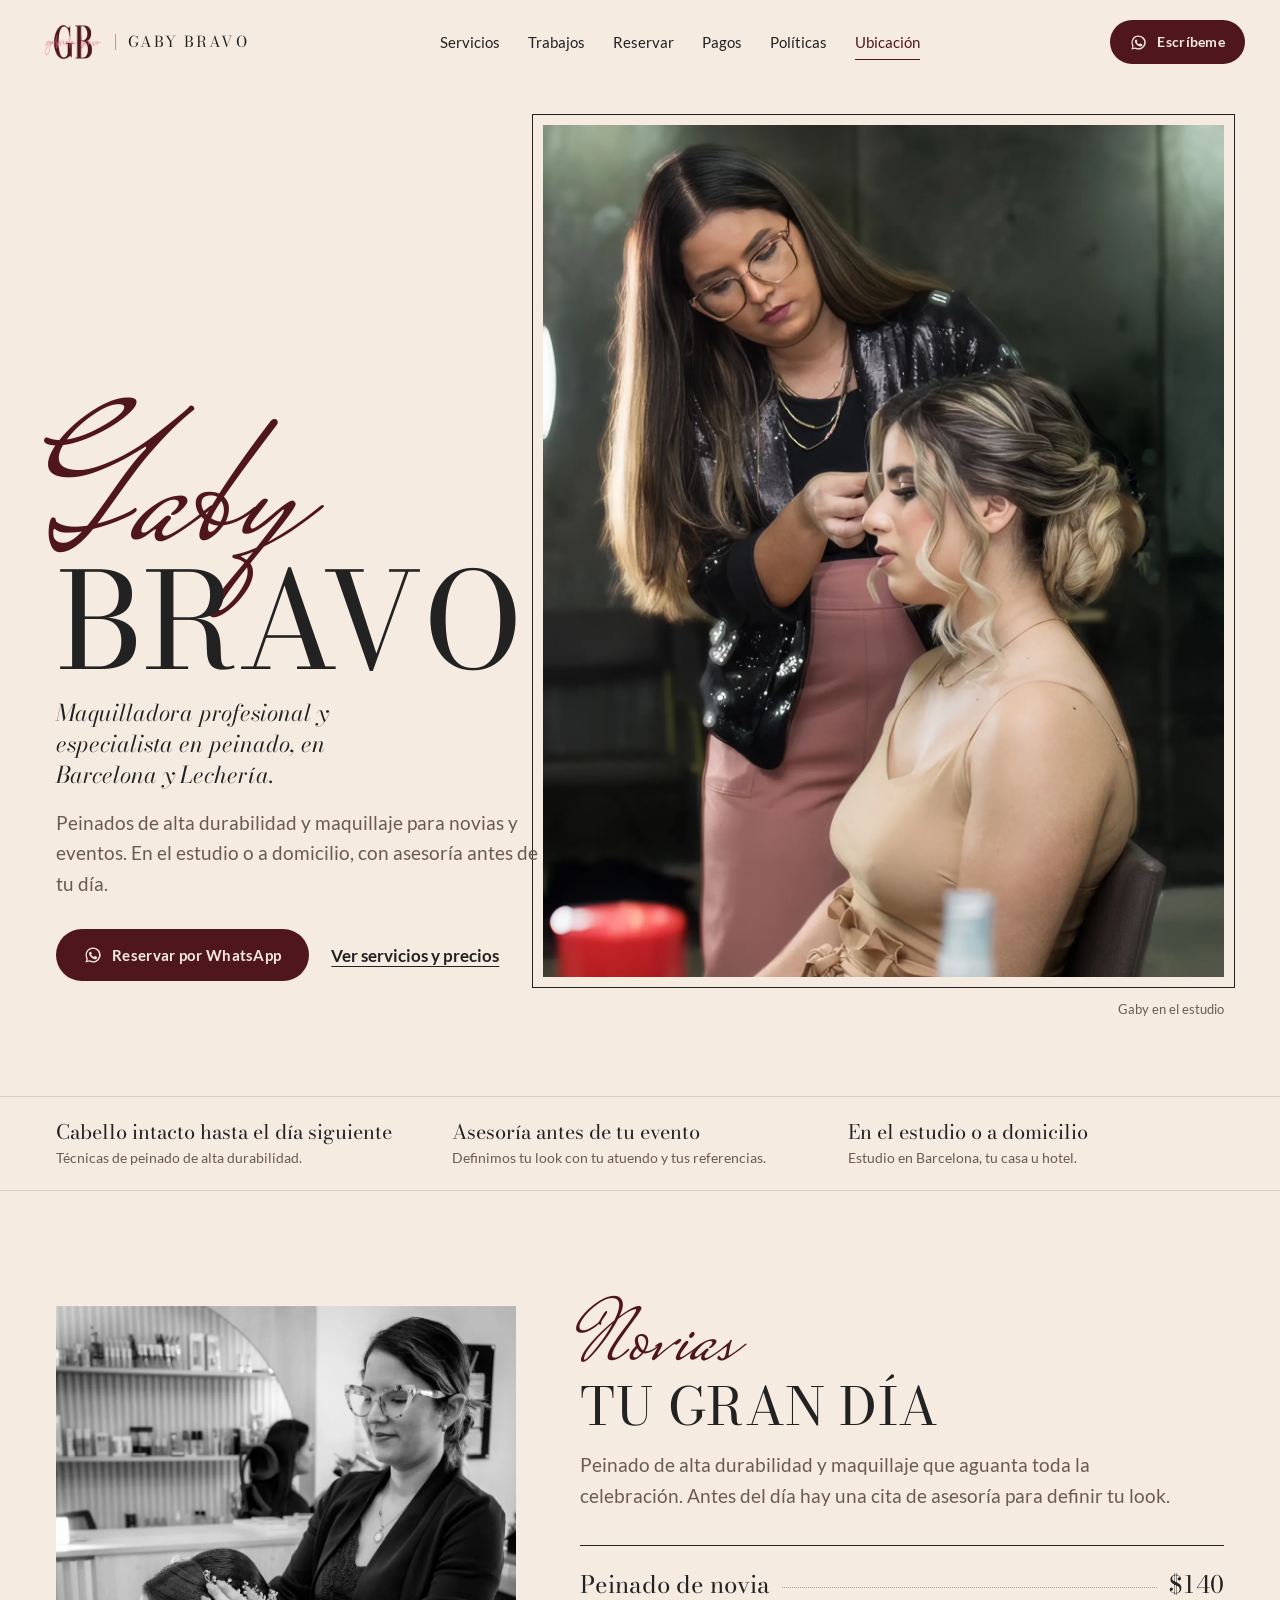
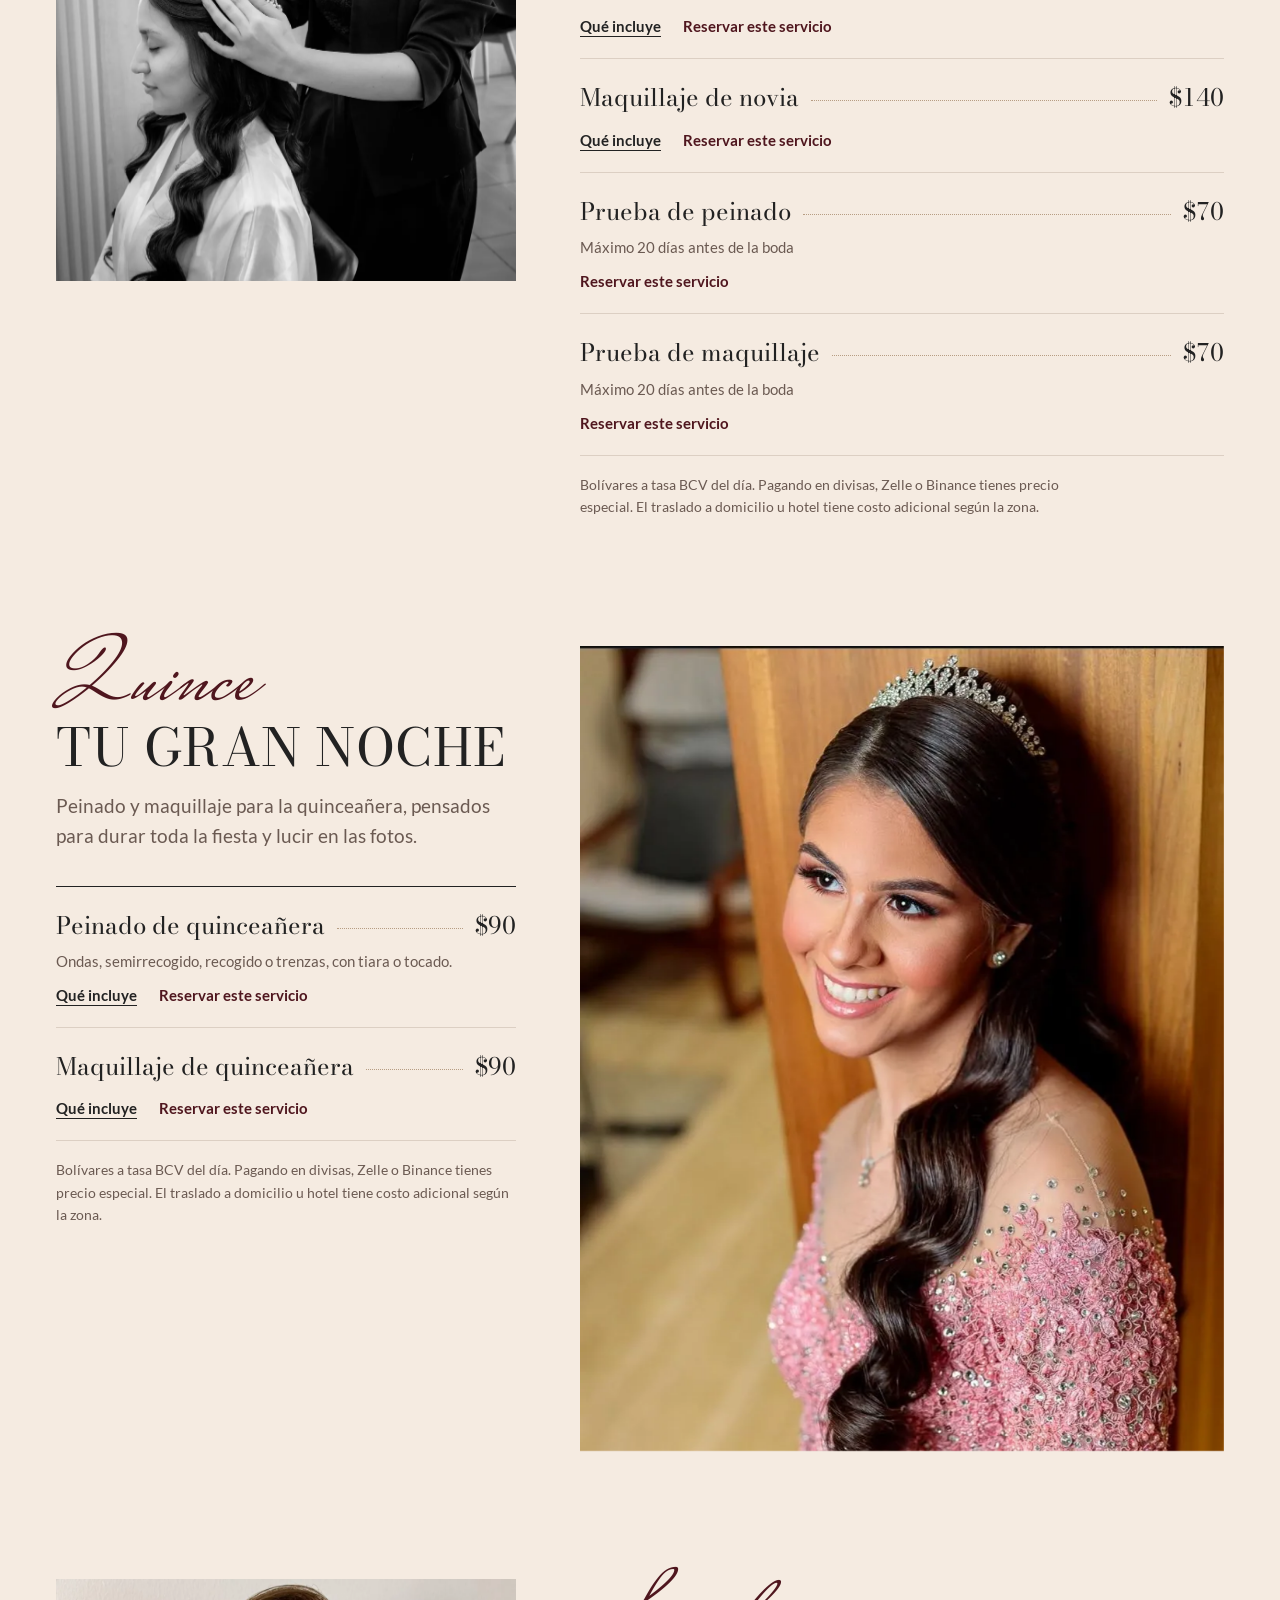
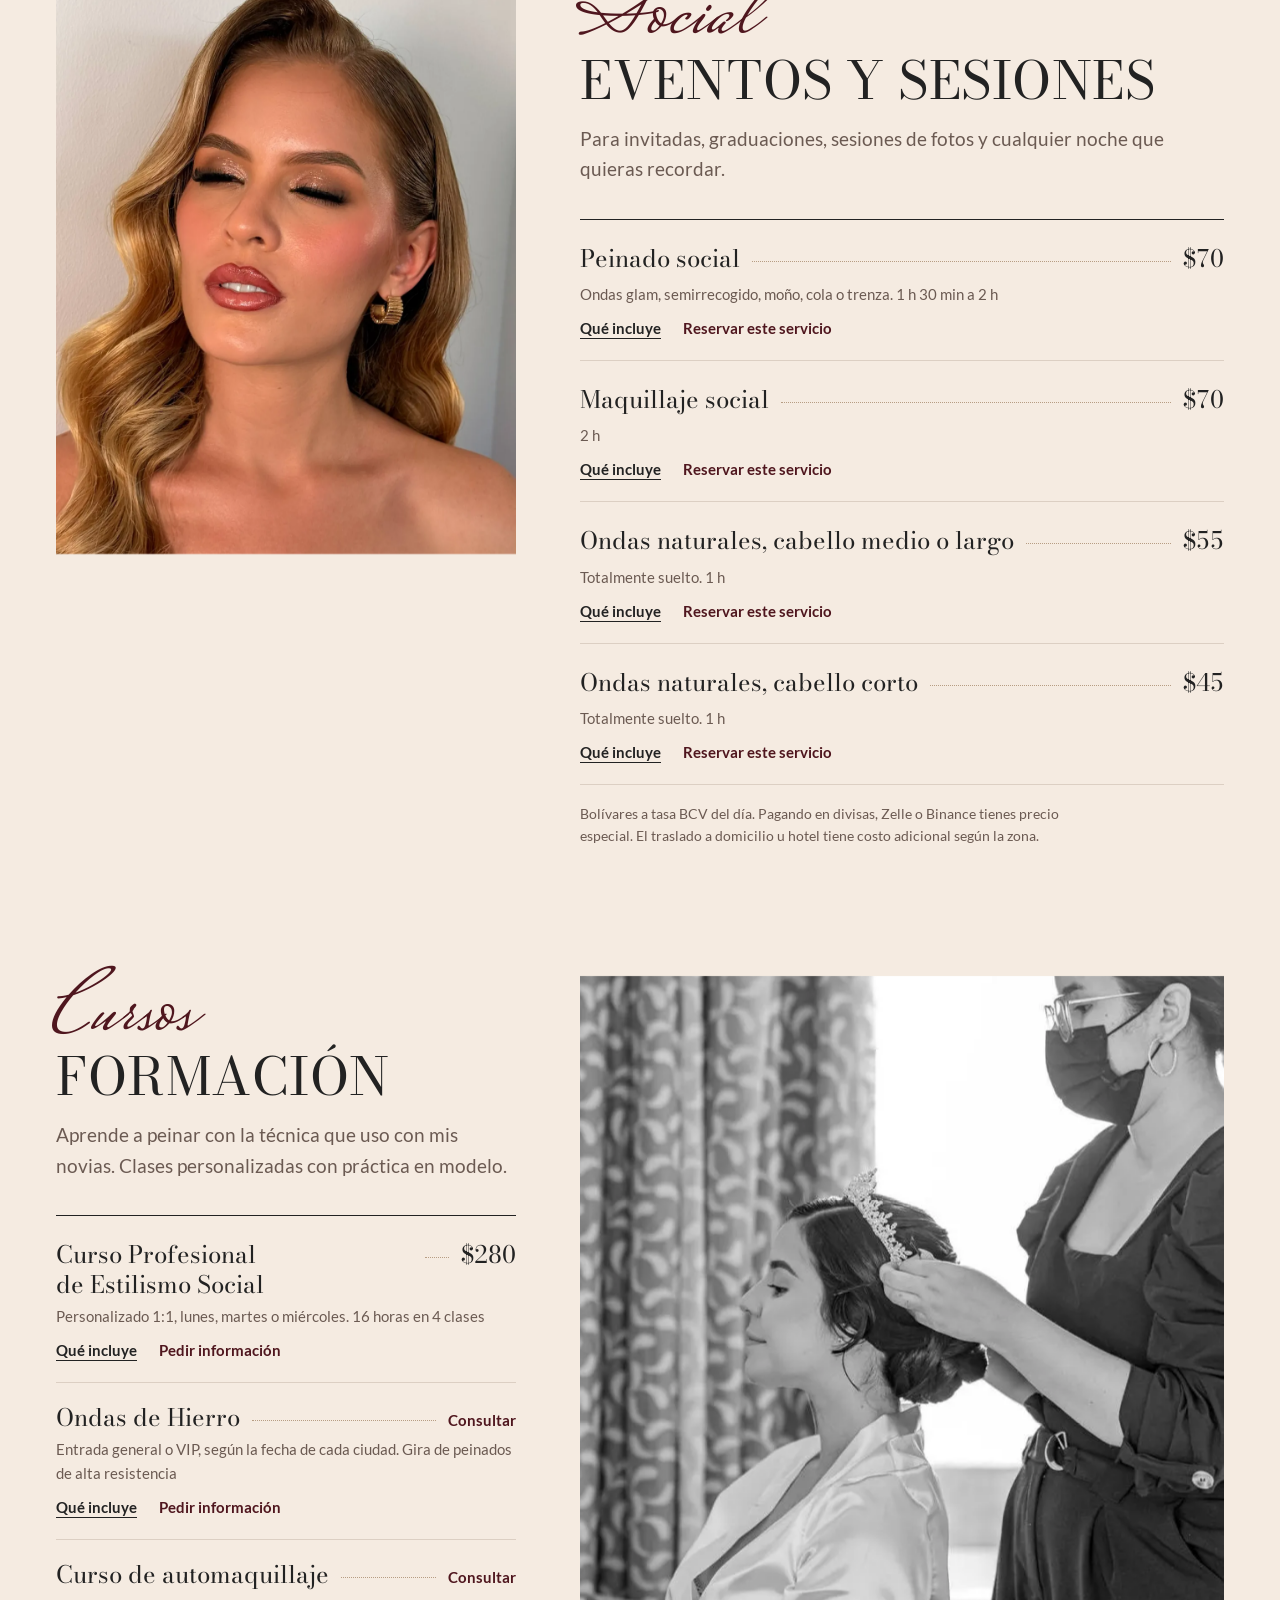
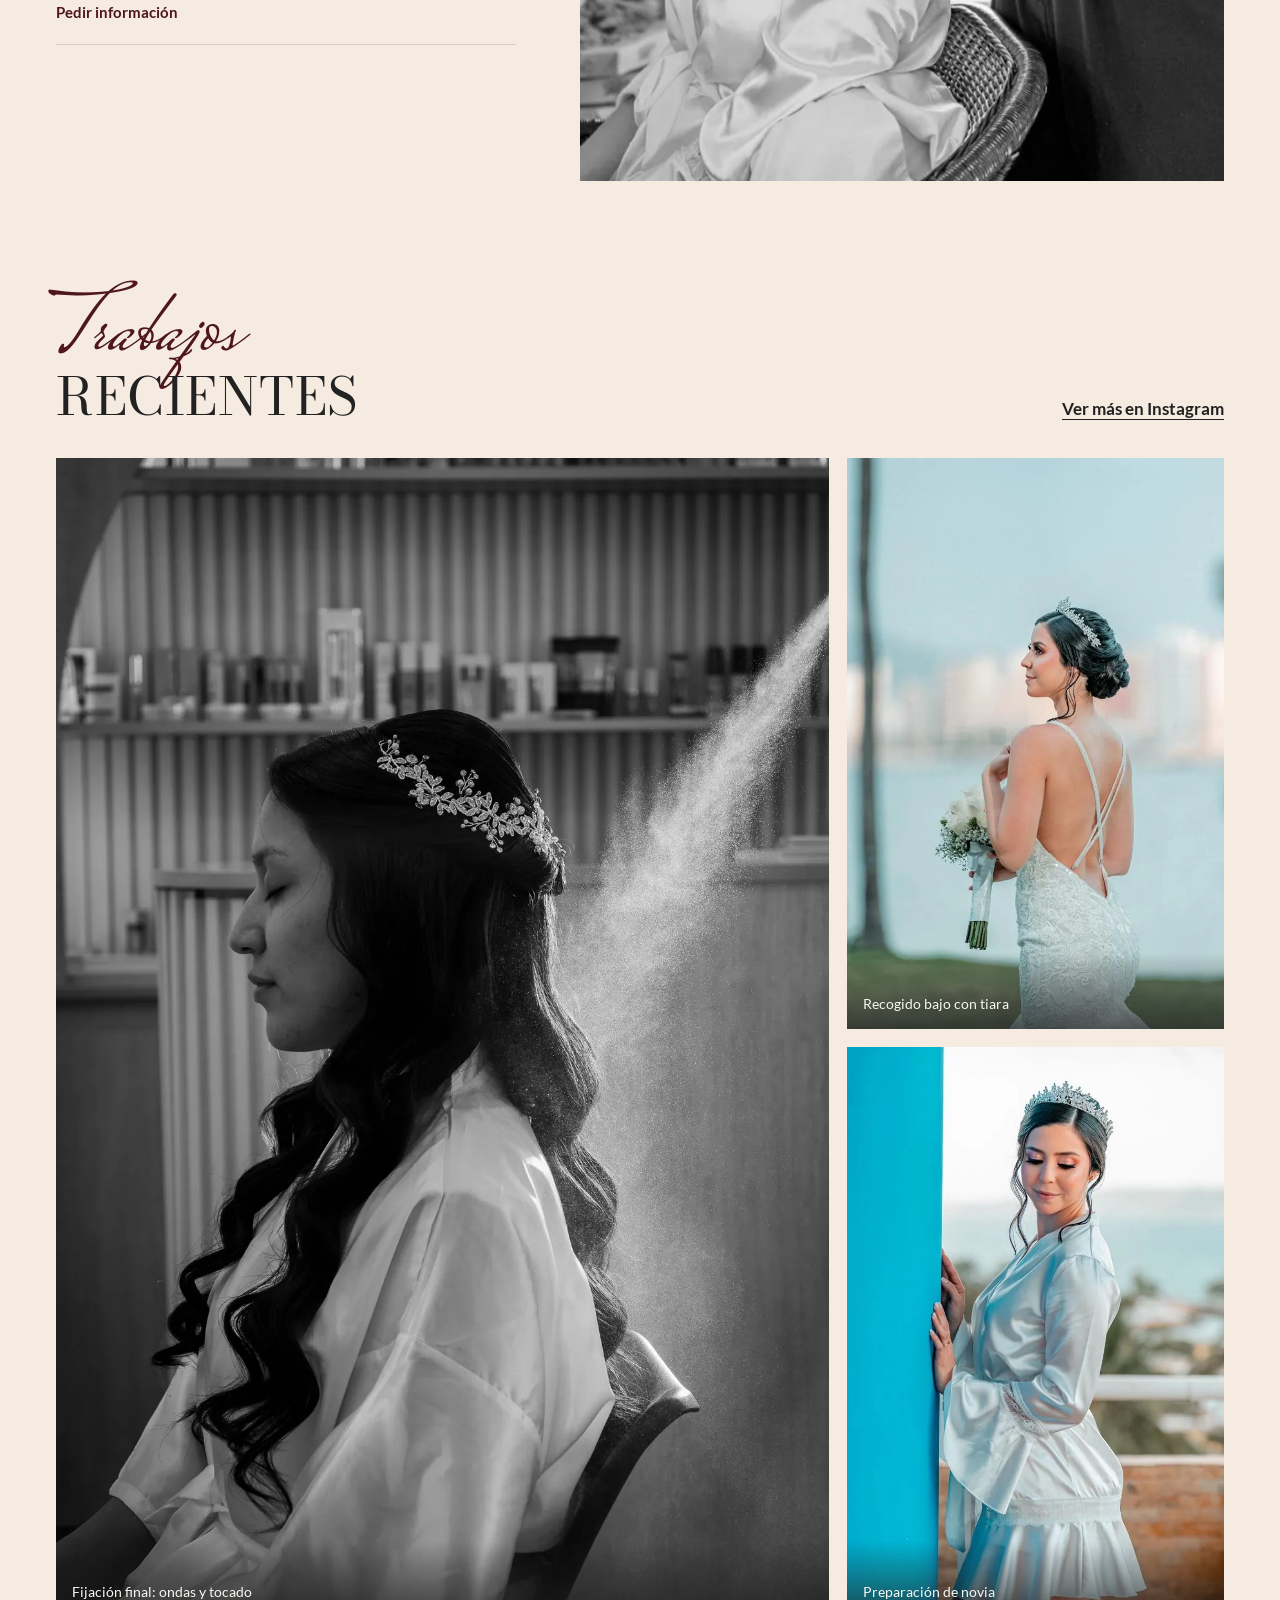
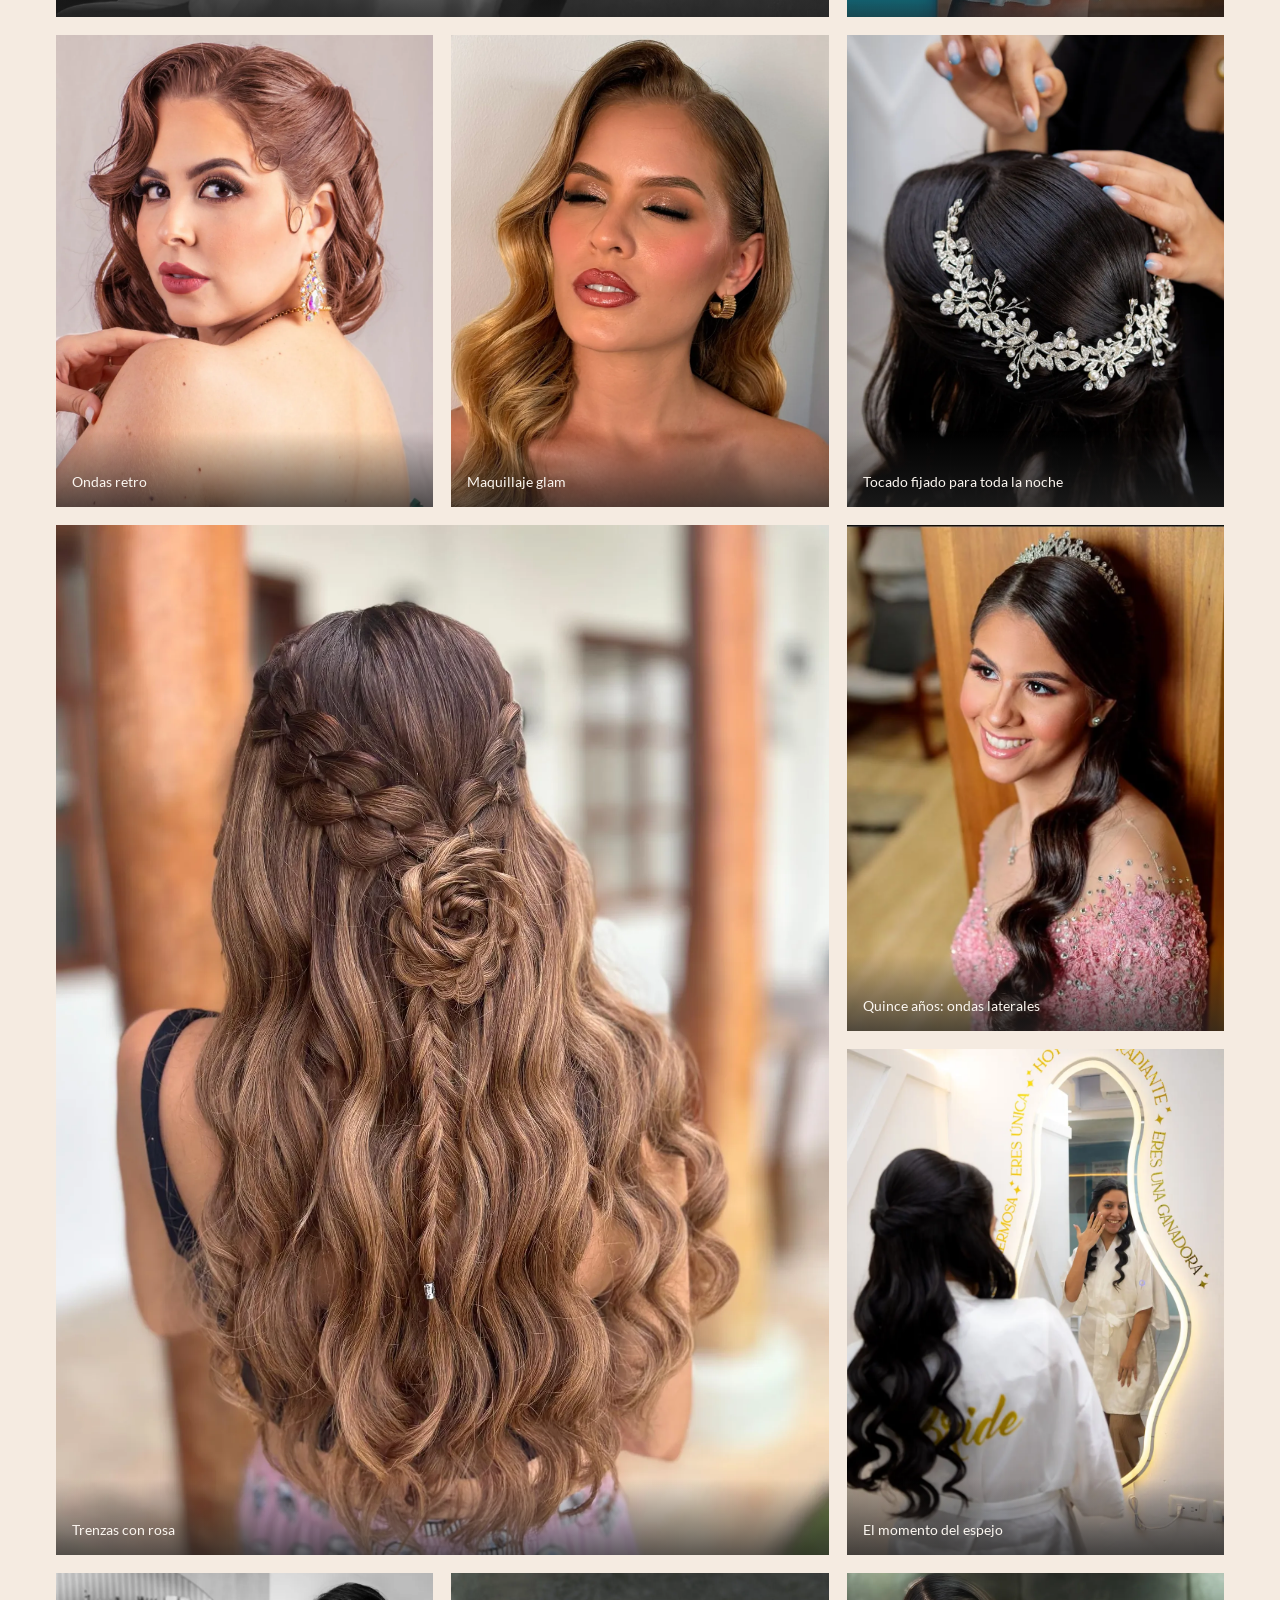
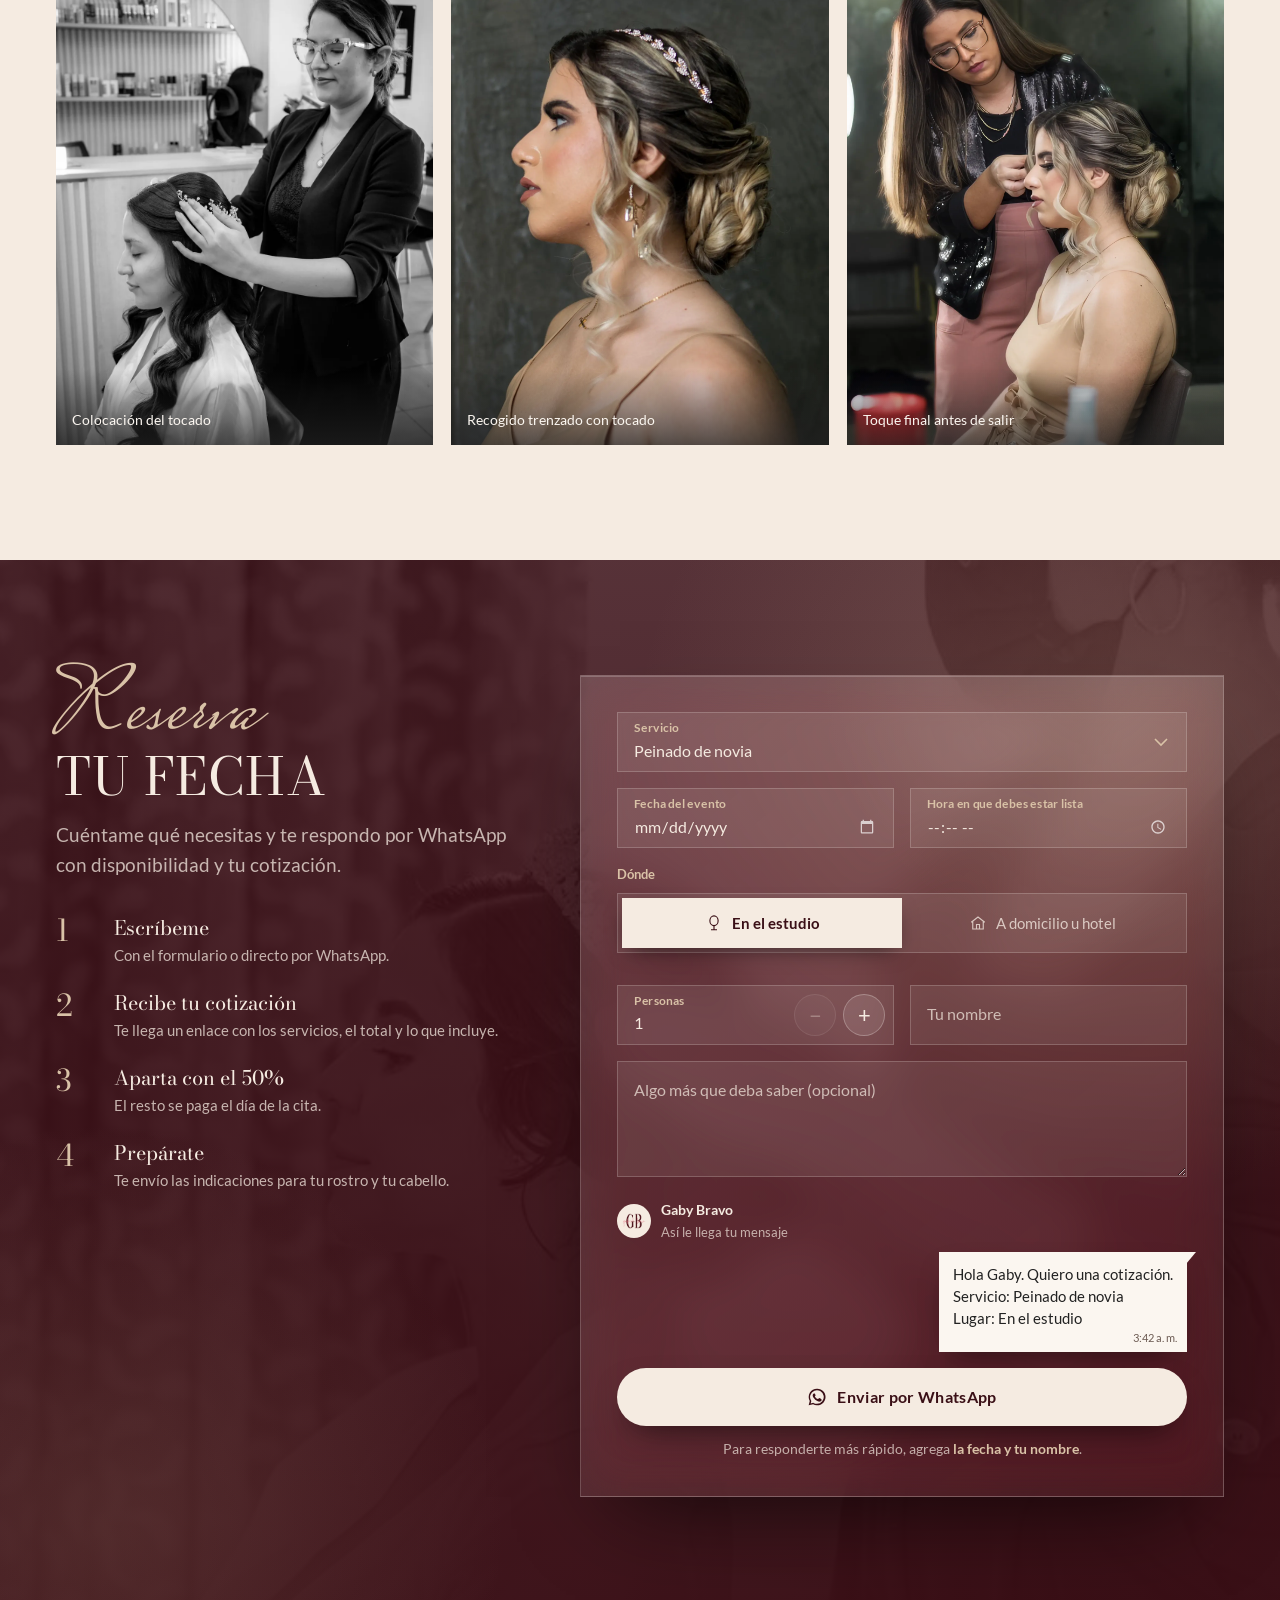
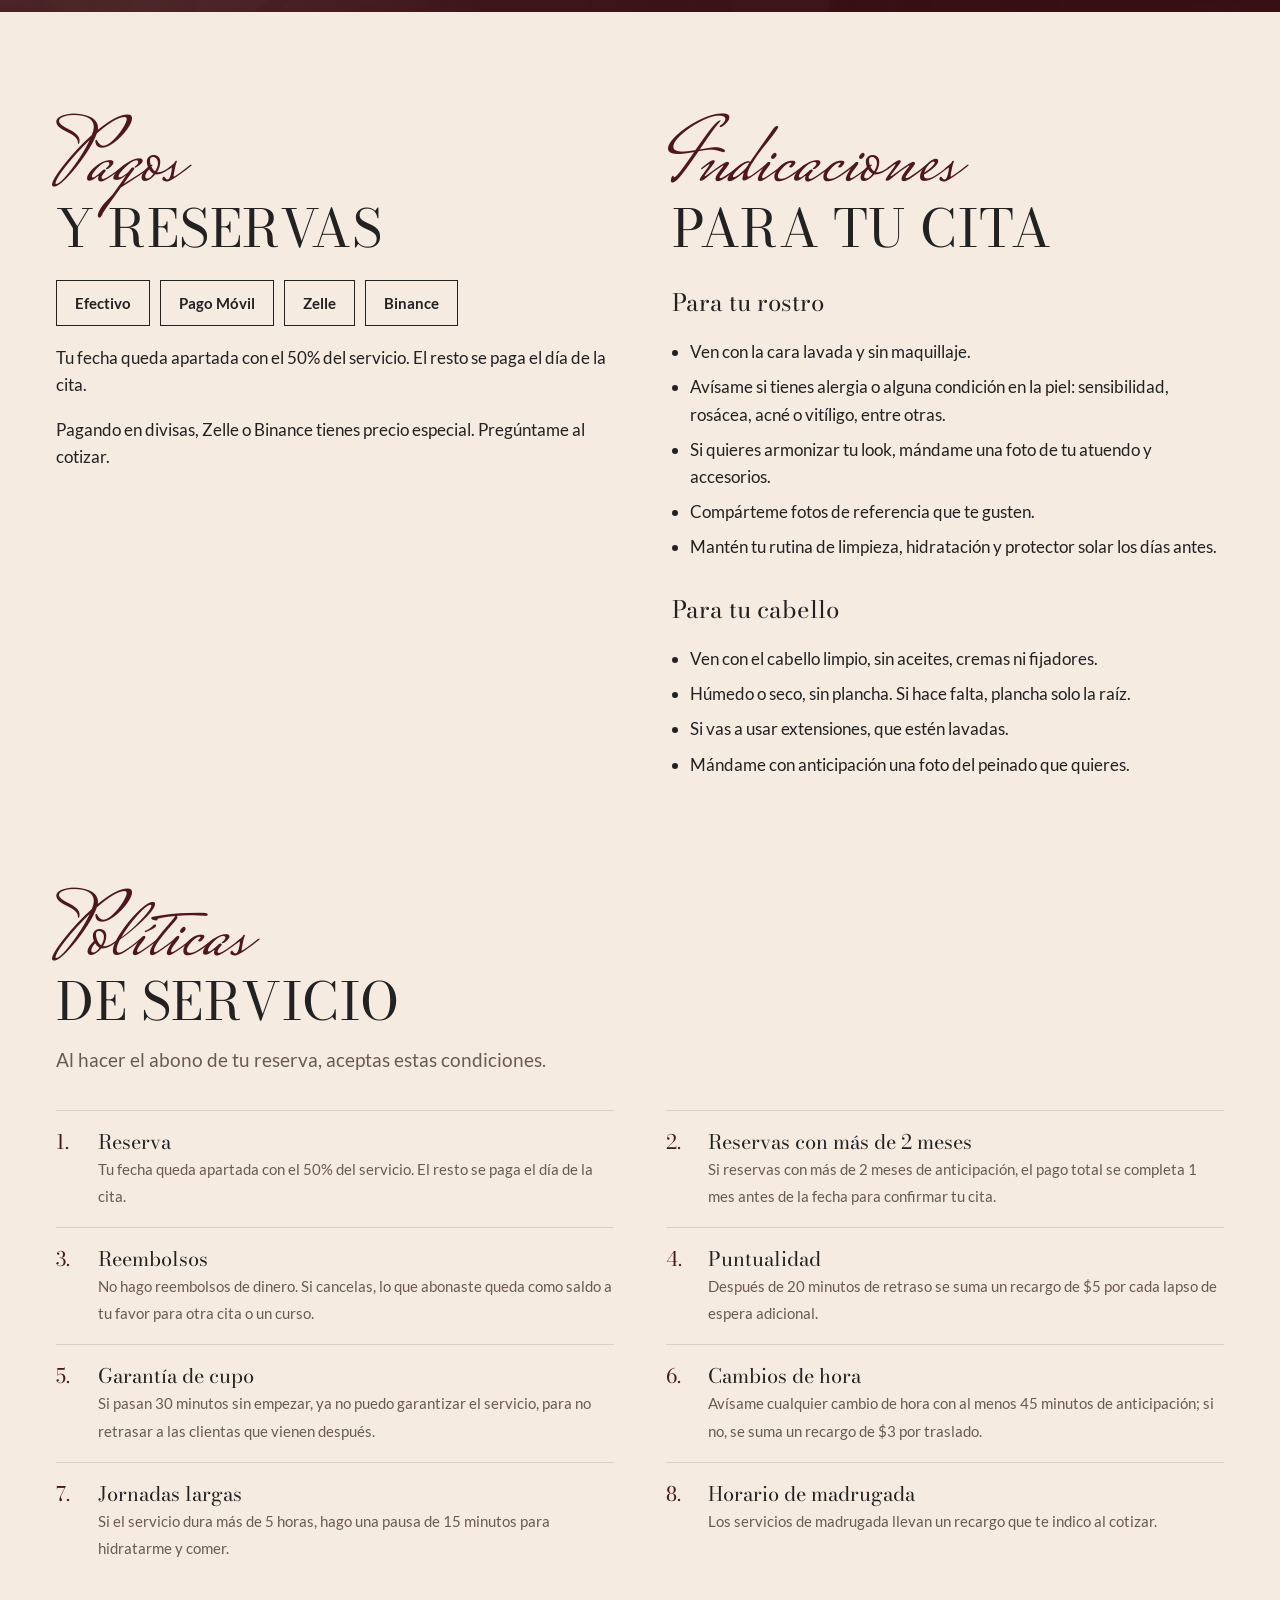
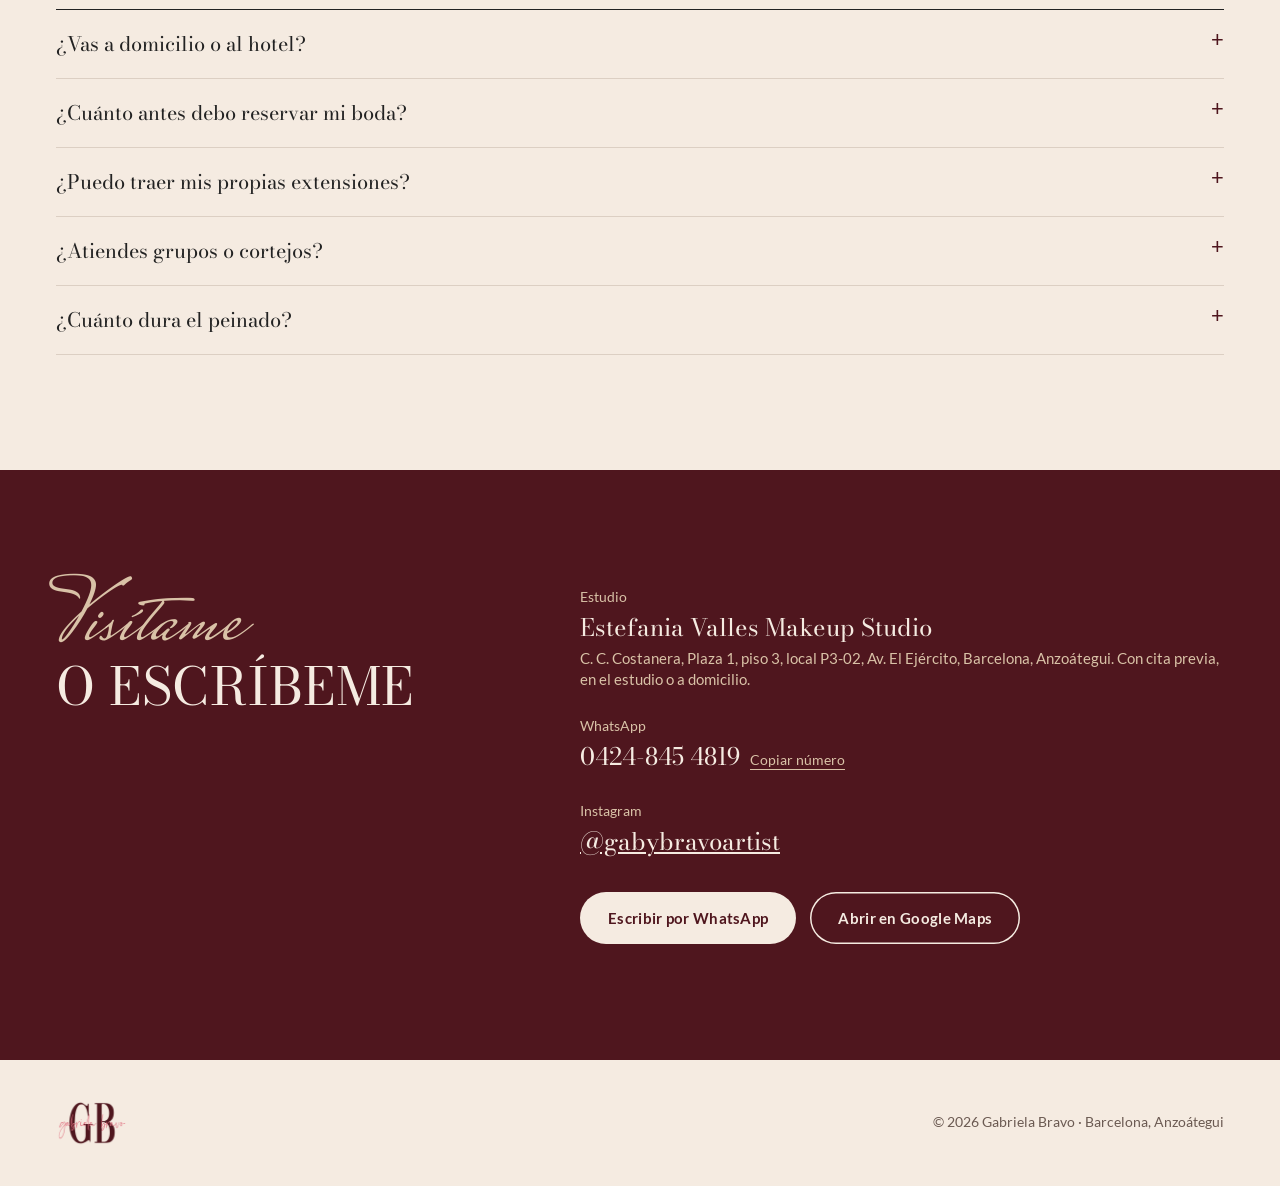
==== index.html @ e299e66a "Nueva categoría Quinceañeras: peinado $90 y maquillaje $90 Co-Authored-By: Claude Opus 5.5 <noreply@" ====
<!doctype html>
<html lang="es">
<head>
<meta charset="utf-8">
<meta name="viewport" content="width=device-width, initial-scale=1, viewport-fit=cover">
<meta name="description" content="Gaby Bravo, maquilladora profesional y especialista en peinado en Barcelona y Lechería. Peinados de alta durabilidad y maquillaje para novias y eventos, en el estudio o a domicilio. Reserva por WhatsApp.">
<meta property="og:title" content="Gaby Bravo · Peinado y maquillaje en Barcelona y Lechería">
<meta property="og:description" content="Novias, eventos y cursos de peinado. Reserva por WhatsApp.">
<meta property="og:image" content="https://gabybravoartist.com/img/og.jpg">
<meta property="og:type" content="website">
<link rel="canonical" href="https://gabybravoartist.com/">
<meta property="og:url" content="https://gabybravoartist.com/">
<link rel="icon" href="favicon.ico" sizes="any">
<link rel="icon" type="image/png" sizes="32x32" href="img/favicon-32.png">
<link rel="apple-touch-icon" href="img/icono-180.png">
<link rel="manifest" href="site.webmanifest">
<meta name="theme-color" content="#F5EBE1">
<meta name="apple-mobile-web-app-title" content="Gaby Bravo">
<script type="application/ld+json">{"@context":"https://schema.org","@type":"BeautySalon","name":"Gaby Bravo","description":"Maquilladora profesional y especialista en peinado","telephone":"+58 424-8454819","priceRange":"$$","address":{"@type":"PostalAddress","streetAddress":"C. C. Costanera, Plaza 1, piso 3, local P3-02, Av. El Ejército","addressLocality":"Barcelona","addressRegion":"Anzoátegui","addressCountry":"VE"},"geo":{"@type":"GeoCoordinates","latitude":10.16093,"longitude":-64.69238},"areaServed":["Barcelona","Lechería","Puerto La Cruz"],"sameAs":["https://instagram.com/gabybravoartist"]}</script>
<title>Gaby Bravo</title>
<meta name="claude:viewport-fit-sides" content="cover">
<link rel="preconnect" href="https://fonts.googleapis.com">
<link rel="stylesheet" href="https://fonts.googleapis.com/css2?family=Bodoni+Moda:ital,opsz,wght@0,6..96,400;0,6..96,500;1,6..96,400&family=Lato:wght@300;400;700&family=Mrs+Saint+Delafield&display=swap">
<style>
/* Layout: portada de revista (título grande a la izquierda que monta sobre la foto), luego un menú de servicios tipo carta con foto fija al lado, galería en mosaico, reserva y datos prácticos. Un solo mundo visual: hueso, tinta y vino. */
@font-face { font-family: "Bodoni Moda"; src: url(fonts/bodoni-moda-latin-400-normal.woff2) format("woff2"); font-weight: 400; font-display: swap; }
@font-face { font-family: "Bodoni Moda"; src: url(fonts/bodoni-moda-latin-500-normal.woff2) format("woff2"); font-weight: 500; font-display: swap; }
@font-face { font-family: "Bodoni Moda"; src: url(fonts/bodoni-moda-latin-400-italic.woff2) format("woff2"); font-weight: 400; font-style: italic; font-display: swap; }
@font-face { font-family: "Mrs Saint Delafield"; src: url(fonts/mrs-saint-delafield-latin-400-normal.woff2) format("woff2"); font-display: swap; }
@font-face { font-family: "Lato"; src: url(fonts/lato-latin-300-normal.woff2) format("woff2"); font-weight: 300; font-display: swap; }
@font-face { font-family: "Lato"; src: url(fonts/lato-latin-400-normal.woff2) format("woff2"); font-weight: 400; font-display: swap; }
@font-face { font-family: "Lato"; src: url(fonts/lato-latin-700-normal.woff2) format("woff2"); font-weight: 700; font-display: swap; }

:root {
  --hueso: #F5EBE1;
  --hueso-claro: #FBF6F0;
  --tinta: #222222;
  --tinta-suave: #6B5A52;
  --vino: #4F161E;
  --vino-hondo: #3A0F16;
  --arena: #B79D83;
  --piedra: #DCCFC3;
  --sobre-vino: #F5EBE1;
  --sobre-vino-suave: #D9C2A7;
  --f-display: "Bodoni Moda", "Bodoni 72", Didot, "Times New Roman", serif;
  --f-script: "Mrs Saint Delafield", "Snell Roundhand", cursive;
  --f-texto: Lato, "Helvetica Neue", Arial, sans-serif;
  --ancho: 1200px;
  --gutter: max(16px, env(safe-area-inset-left, 0px));
  --gutter-r: max(16px, env(safe-area-inset-right, 0px));
  color-scheme: light;
}
* { box-sizing: border-box; }
html { scroll-behavior: smooth; }
@media (prefers-reduced-motion: reduce) { html { scroll-behavior: auto; } * { transition: none !important; animation: none !important; } }
body { margin: 0; background: var(--hueso); color: var(--tinta); font-family: var(--f-texto); font-size: 17px; line-height: 1.6; -webkit-font-smoothing: antialiased; }
body::before { content: ""; position: fixed; inset: 0 0 auto; height: env(safe-area-inset-top, 0px); z-index: 30; background: var(--hueso); }
img { max-width: 100%; display: block; }
a { color: inherit; }
:focus-visible { outline: 2px solid var(--tinta); outline-offset: 3px; }
.envoltura { max-width: var(--ancho); margin: 0 auto; padding-left: var(--gutter); padding-right: var(--gutter-r); }
.seccion { padding-block: clamp(64px, 9vw, 120px); }
h1, h2, h3 { font-weight: 400; margin: 0; text-wrap: balance; }

/* Título en dos niveles: script + serif en mayúsculas (firma de la marca) */
.titulo { display: grid; justify-items: start; line-height: 1; }
.titulo .s { font-family: var(--f-script); font-size: clamp(56px, 7vw, 92px); color: var(--vino); line-height: .9; margin-left: -.04em; }
.titulo .c { font-family: var(--f-display); font-size: clamp(30px, 4.2vw, 52px); text-transform: uppercase; letter-spacing: .01em; margin-top: -.12em; }
.lead { font-size: clamp(17px, 1.6vw, 19px); color: var(--tinta-suave); max-width: 56ch; margin: 18px 0 0; }

/* Botones */
.btn { display: inline-flex; align-items: center; justify-content: center; gap: 10px; min-height: 52px; padding: 0 28px; font: 700 15px/1 var(--f-texto); letter-spacing: .02em; text-decoration: none; border: 0; border-radius: 9999px; cursor: pointer; background: var(--vino); color: var(--sobre-vino); transition: background .15s; }
.btn:hover { background: var(--vino-hondo); }
.btn svg { width: 18px; height: 18px; flex: none; }
.btn-linea { background: transparent; color: var(--tinta); box-shadow: inset 0 0 0 1.5px var(--tinta); }
.btn-linea:hover { background: var(--tinta); color: var(--hueso); }
.enlace { font-weight: 700; text-decoration: underline; text-underline-offset: 4px; text-decoration-thickness: 1px; }

/* Cabecera */
/* Barra superior: transparente sobre la portada; al bajar se vuelve una barra flotante de vidrio */
.cab { position: sticky; top: 0; z-index: 30; padding: max(10px, env(safe-area-inset-top, 0px)) var(--gutter-r) 0 var(--gutter); transition: padding .35s ease; }
.cab .envoltura { display: flex; align-items: center; justify-content: space-between; gap: 18px; min-height: 64px; padding: 0 10px 0 18px; max-width: calc(var(--ancho) + 32px); border: 1px solid transparent; transition: background-color .35s ease, border-color .35s ease, box-shadow .35s ease, min-height .35s ease; }
.cab.flota .envoltura { min-height: 58px; background: color-mix(in srgb, var(--hueso-claro) 78%, transparent); -webkit-backdrop-filter: blur(16px) saturate(150%); backdrop-filter: blur(16px) saturate(150%); border-color: color-mix(in srgb, var(--arena) 45%, transparent); box-shadow: 0 18px 40px -24px rgba(58,15,22,.45); }
.cab .logo { display: flex; align-items: center; gap: 12px; text-decoration: none; }
.cab .logo img { height: 38px; width: auto; transition: height .35s ease; }
.cab.flota .logo img { height: 34px; }
.cab .logo span { font-family: var(--f-display); font-size: 15px; letter-spacing: .14em; text-transform: uppercase; color: var(--tinta); padding-left: 12px; border-left: 1px solid var(--arena); line-height: 1.1; }
.cab nav { display: flex; gap: 4px; }
.cab nav a { position: relative; padding: 10px 12px; font-size: 15px; text-decoration: none; color: var(--tinta); transition: color .2s; }
.cab nav a::after { content: ""; position: absolute; left: 12px; right: 12px; bottom: 4px; height: 1.5px; background: var(--vino); transform: scaleX(0); transform-origin: center; transition: transform .3s cubic-bezier(.2,.8,.2,1); }
.cab nav a:hover::after, .cab nav a[aria-current="true"]::after { transform: scaleX(1); }
.cab nav a[aria-current="true"] { color: var(--vino); }
.cab .acciones { display: flex; align-items: center; gap: 8px; }
.cab .btn { min-height: 44px; padding: 0 20px; font-size: 14px; }
.cab .btn svg { width: 17px; height: 17px; }
.menu-btn { display: none; align-items: center; gap: 10px; min-height: 44px; padding: 0 16px; border: 1px solid var(--tinta); border-radius: 9999px; background: transparent; color: var(--tinta); font: 700 14px var(--f-texto); cursor: pointer; }
.menu-btn i { position: relative; width: 16px; height: 10px; }
.menu-btn i::before, .menu-btn i::after { content: ""; position: absolute; left: 0; right: 0; height: 1.5px; background: currentColor; }
.menu-btn i::before { top: 0; } .menu-btn i::after { bottom: 0; }
/* Hoja de menú en el teléfono */
.hoja { position: fixed; inset: 0; z-index: 40; display: grid; grid-template-rows: auto 1fr auto; padding: max(18px, env(safe-area-inset-top, 0px)) var(--gutter-r) max(24px, env(safe-area-inset-bottom, 0px)) var(--gutter); background: var(--vino-hondo); color: var(--sobre-vino); opacity: 0; visibility: hidden; transition: opacity .3s ease, visibility 0s linear .3s; }
.hoja.abierta { opacity: 1; visibility: visible; transition: opacity .3s ease; }
.hoja .arriba { display: flex; justify-content: space-between; align-items: center; min-height: 52px; }
.hoja .marca-hoja { font-family: var(--f-display); font-size: 17px; letter-spacing: .16em; text-transform: uppercase; color: var(--sobre-vino); }
.hoja .cerrar { min-height: 44px; padding: 0 16px; border: 1px solid rgba(245,235,225,.4); border-radius: 9999px; background: transparent; color: var(--sobre-vino); font: 700 14px var(--f-texto); cursor: pointer; }
.hoja nav { display: grid; align-content: center; gap: 4px; }
.hoja nav a { font-family: var(--f-display); font-size: clamp(32px, 9vw, 44px); line-height: 1.25; text-decoration: none; color: var(--sobre-vino); padding: 6px 0; border-bottom: 1px solid rgba(245,235,225,.12); transform: translateY(12px); opacity: 0; transition: transform .45s cubic-bezier(.2,.8,.2,1), opacity .45s; }
.hoja.abierta nav a { transform: none; opacity: 1; }
.hoja.abierta nav a:nth-child(2) { transition-delay: .04s; } .hoja.abierta nav a:nth-child(3) { transition-delay: .08s; } .hoja.abierta nav a:nth-child(4) { transition-delay: .12s; } .hoja.abierta nav a:nth-child(5) { transition-delay: .16s; } .hoja.abierta nav a:nth-child(6) { transition-delay: .2s; }
.hoja .s { font-family: var(--f-script); font-size: 54px; color: var(--sobre-vino-suave); line-height: 1; margin-bottom: 8px; }
.hoja .pie-hoja { display: grid; gap: 10px; }
.hoja .pie-hoja .btn { background: var(--hueso); color: var(--vino-hondo); min-height: 54px; }
.hoja .pie-hoja small { text-align: center; color: var(--sobre-vino-suave); font-size: 13px; }
body.sin-scroll { overflow: hidden; }
@media (max-width: 1080px) { .cab .logo span { display: none; } }
@media (max-width: 900px) { .cab nav, .cab .acciones .btn { display: none; } .menu-btn { display: inline-flex; } .cab .envoltura { padding-left: 14px; padding-right: 8px; } }

/* Portada */
.portada { position: relative; }
.portada .envoltura { display: grid; grid-template-columns: minmax(0, 5fr) minmax(0, 7fr); align-items: end; gap: 0; padding-block: clamp(24px, 4vw, 56px) clamp(48px, 6vw, 88px); }
.portada .texto { position: relative; z-index: 2; padding-bottom: clamp(8px, 3vw, 40px); }
.nombre { display: grid; line-height: .82; margin: 0; }
.nombre .g { font-family: var(--f-script); font-size: clamp(110px, 15vw, 210px); color: var(--vino); margin-left: -.06em; }
.nombre .b { font-family: var(--f-display); font-size: clamp(64px, 10.4vw, 150px); letter-spacing: -.01em; text-transform: uppercase; margin-top: -.18em; margin-right: clamp(-200px, -14vw, -60px); position: relative; }
.portada .desc { font-family: var(--f-display); font-style: italic; font-size: clamp(19px, 1.8vw, 23px); margin: 22px 0 0; max-width: 24ch; line-height: 1.35; }
.portada .acciones { display: flex; flex-wrap: wrap; gap: 14px 22px; align-items: center; margin-top: 30px; }
.portada .foto { position: relative; margin: 0; }
.portada .foto img { width: 100%; aspect-ratio: 4 / 5; object-fit: cover; object-position: 50% 30%; outline: 1px solid var(--tinta); outline-offset: 10px; }
.portada .foto figcaption { font-size: 13px; color: var(--tinta-suave); margin-top: 22px; text-align: right; }
@media (max-width: 760px) {
  .portada .envoltura { grid-template-columns: minmax(0, 1fr); }
  .portada .foto { order: -1; margin-inline: calc(-1 * var(--gutter)) calc(-1 * var(--gutter-r)); }
  .portada .foto img { outline: none; aspect-ratio: 4 / 4.6; }
  .portada .foto::after { content: ""; position: absolute; inset: 55% 0 0 0; background: linear-gradient(to bottom, rgba(245,235,225,0), var(--hueso) 92%); pointer-events: none; }
  .portada .foto figcaption { display: none; }
  .portada .texto { margin-top: -84px; }
  .nombre .b { margin-right: 0; }
}

/* Franja de promesa */
.promesa { border-block: 1px solid var(--piedra); }
.promesa ul { list-style: none; margin: 0 auto; padding-block: 22px; display: grid; grid-template-columns: repeat(3, minmax(0, 1fr)); gap: 20px; }
.promesa li { font-family: var(--f-display); font-size: clamp(17px, 1.6vw, 20px); line-height: 1.3; }
.promesa li span { display: block; font-family: var(--f-texto); font-size: 14px; color: var(--tinta-suave); margin-top: 4px; }
@media (max-width: 760px) { .promesa ul { grid-template-columns: minmax(0, 1fr); gap: 14px; } }

/* Servicios */
.cat { display: grid; grid-template-columns: minmax(0, 5fr) minmax(0, 7fr); gap: clamp(28px, 5vw, 80px); align-items: start; }
.cat + .cat { margin-top: clamp(72px, 10vw, 130px); }
.cat.inv .cat-foto { order: 2; }
.cat-foto { position: sticky; top: 96px; margin: 0; }
.cat-foto img { width: 100%; aspect-ratio: 4 / 5; object-fit: cover; }
.cat-foto figcaption { font-size: 13px; color: var(--tinta-suave); margin-top: 10px; }
.cat-texto { min-width: 0; }
.carta { list-style: none; margin: 34px 0 0; padding: 0; border-top: 1px solid var(--tinta); }
.carta > li { padding-block: 20px; border-bottom: 1px solid var(--piedra); }
.renglon { display: flex; align-items: baseline; gap: 12px; }
.renglon h3 { font-family: var(--f-display); font-size: clamp(20px, 2vw, 24px); line-height: 1.25; min-width: 0; }
.renglon .puntos { flex: 1; border-bottom: 1px dotted var(--arena); transform: translateY(-5px); min-width: 24px; }
.renglon .precio { font-family: var(--f-display); font-size: clamp(20px, 2vw, 24px); font-variant-numeric: tabular-nums; white-space: nowrap; }
.renglon .precio.consultar { font-family: var(--f-texto); font-size: 15px; font-weight: 700; color: var(--vino); }
.meta { color: var(--tinta-suave); font-size: 15px; margin: 4px 0 0; }
.acciones-serv { display: flex; flex-wrap: wrap; gap: 6px 22px; align-items: center; margin-top: 10px; font-size: 15px; }
details.incluye summary { cursor: pointer; font-weight: 700; list-style: none; text-decoration: underline; text-underline-offset: 4px; text-decoration-thickness: 1px; }
details.incluye summary::-webkit-details-marker { display: none; }
details.incluye ul { margin: 10px 0 2px; padding-left: 18px; color: var(--tinta-suave); font-size: 15px; columns: 2 220px; column-gap: 28px; }
details.incluye li { break-inside: avoid; margin-bottom: 4px; }
.reservar-este { color: var(--vino); font-weight: 700; text-decoration: none; }
.reservar-este:hover { text-decoration: underline; text-underline-offset: 4px; }
.nota-precio { font-size: 14px; color: var(--tinta-suave); margin: 18px 0 0; max-width: 60ch; }
@media (max-width: 760px) {
  .cat, .cat.inv { grid-template-columns: minmax(0, 1fr); }
  .cat.inv .cat-foto { order: 0; }
  .cat-foto { position: static; }
  .cat-foto img { aspect-ratio: 4 / 3.4; }
}

/* Galería */
.galeria-cab { display: flex; flex-wrap: wrap; justify-content: space-between; align-items: end; gap: 20px; margin-bottom: 36px; }
.mosaico { display: grid; grid-template-columns: repeat(3, minmax(0, 1fr)); grid-auto-flow: dense; gap: clamp(10px, 1.4vw, 18px); }
.mosaico figure { margin: 0; position: relative; overflow: hidden; background: var(--piedra); }
.mosaico .doble { grid-column: span 2; grid-row: span 2; }
.mosaico button { all: unset; display: block; width: 100%; height: 100%; cursor: zoom-in; }
.mosaico button:focus-visible { outline: 2px solid var(--tinta); outline-offset: 3px; }
.mosaico img { width: 100%; height: 100%; aspect-ratio: 4 / 5; object-fit: cover; transition: transform .6s ease; }
.mosaico .doble img { aspect-ratio: auto; min-height: 100%; }
.mosaico figure:hover img { transform: scale(1.03); }
.mosaico figcaption { position: absolute; left: 0; right: 0; bottom: 0; padding: 40px 16px 14px; font-size: 14px; color: #FBF6F0; background: linear-gradient(to top, rgba(34,34,34,.72), rgba(34,34,34,0)); }
.mosaico .ig { display: grid; place-content: center; text-align: center; gap: 10px; padding: 24px; background: var(--vino); color: var(--sobre-vino); aspect-ratio: 4 / 5; text-decoration: none; }
.mosaico .ig .s { font-family: var(--f-script); font-size: clamp(44px, 5vw, 64px); line-height: 1; }
.mosaico .ig span { font-size: 15px; color: var(--sobre-vino-suave); }
@media (max-width: 760px) { .mosaico { grid-template-columns: repeat(2, minmax(0, 1fr)); } .mosaico .doble { grid-row: span 1; } .mosaico .doble img { aspect-ratio: 8 / 5; } }
dialog.visor { border: 0; padding: 0; background: transparent; max-width: min(92vw, 900px); max-height: 92vh; }
dialog.visor::backdrop { background: rgba(34,34,34,.9); }
dialog.visor img { max-height: 84vh; width: auto; margin: 0 auto; }
dialog.visor p { color: #FBF6F0; text-align: center; margin: 12px 0 0; font-size: 15px; }
dialog.visor button { position: fixed; top: max(16px, env(safe-area-inset-top, 0px)); right: max(16px, env(safe-area-inset-right, 0px)); min-height: 44px; padding: 0 18px; border: 0; border-radius: 9999px; background: #FBF6F0; color: var(--tinta); font: 700 14px var(--f-texto); cursor: pointer; }

/* Reserva */
.reserva { position: relative; isolation: isolate; overflow: hidden; background: var(--vino-hondo); color: var(--sobre-vino); }
.reserva::before { content: ""; position: absolute; inset: 0; z-index: -2; background: url(fotos/novia-tiara-proceso.webp) center 30% / cover; filter: grayscale(1); opacity: .32; }
.reserva::after { content: ""; position: absolute; inset: 0; z-index: -1; background: radial-gradient(55% 60% at 88% 18%, rgba(183,157,131,.30), transparent 70%), radial-gradient(45% 55% at 8% 92%, rgba(183,157,131,.18), transparent 70%), linear-gradient(180deg, rgba(58,15,22,.55), rgba(58,15,22,.92)); }
.reserva .titulo .s { color: var(--sobre-vino-suave); }
.reserva .lead, .reserva .pasos span { color: rgba(245,235,225,.74); }
.reserva .pasos li::before { color: var(--sobre-vino-suave); }
.reserva :focus-visible { outline-color: var(--sobre-vino-suave); }
.reserva-grid { display: grid; grid-template-columns: minmax(0, 5fr) minmax(0, 7fr); gap: clamp(32px, 5vw, 80px); align-items: start; }
.pasos { list-style: none; counter-reset: p; margin: 34px 0 0; padding: 0; display: grid; gap: 22px; }
.pasos li { counter-increment: p; display: grid; grid-template-columns: 44px minmax(0, 1fr); gap: 14px; }
.pasos li::before { content: counter(p); font-family: var(--f-display); font-size: 30px; line-height: 1; color: var(--vino); }
.pasos b { display: block; font-family: var(--f-display); font-weight: 400; font-size: 20px; line-height: 1.3; }
.pasos span { color: var(--tinta-suave); font-size: 15px; }
/* Formulario: panel de vidrio sobre la foto */
form.agenda { --mx: 80%; --my: 0%; position: relative; display: grid; grid-template-columns: repeat(2, minmax(0, 1fr)); gap: 16px; padding: clamp(20px, 3vw, 36px); background: linear-gradient(140deg, rgba(251,246,240,.17), rgba(251,246,240,.05)); border: 1px solid rgba(251,246,240,.22); box-shadow: 0 40px 90px -40px rgba(0,0,0,.75), inset 0 1px 0 rgba(255,255,255,.2); -webkit-backdrop-filter: blur(22px) saturate(140%); backdrop-filter: blur(22px) saturate(140%); }
form.agenda::before { content: ""; position: absolute; inset: 0; pointer-events: none; background: radial-gradient(440px circle at var(--mx) var(--my), rgba(251,246,240,.13), transparent 62%); }
form.agenda > * { position: relative; }
@supports not ((backdrop-filter: blur(1px)) or (-webkit-backdrop-filter: blur(1px))) { form.agenda { background: rgba(58,15,22,.88); } }
.campo { position: relative; min-width: 0; }
.campo.ancho, .agenda .ancho { grid-column: 1 / -1; }
.control { display: block; width: 100%; min-height: 60px; margin: 0; padding: 26px 16px 9px; font: 400 16px/1.3 var(--f-texto); color: var(--sobre-vino); background: rgba(251,246,240,.08); border: 1px solid rgba(251,246,240,.2); border-radius: 0; outline: none; -webkit-appearance: none; appearance: none; color-scheme: dark; transition: border-color .2s, background-color .2s, box-shadow .25s; }
.control:hover { background-color: rgba(251,246,240,.12); }
.control:focus { border-color: var(--sobre-vino-suave); background-color: rgba(251,246,240,.15); box-shadow: 0 0 0 4px rgba(217,194,167,.2), 0 14px 34px -16px rgba(0,0,0,.6); }
.control::placeholder { color: transparent; transition: color .2s; }
.control:focus::placeholder { color: rgba(245,235,225,.45); }
.control::-webkit-date-and-time-value { text-align: left; }
.control::-webkit-calendar-picker-indicator { opacity: .7; cursor: pointer; }
.campo > label { position: absolute; left: 17px; top: 19px; font-size: 16px; line-height: 1.3; color: rgba(245,235,225,.72); pointer-events: none; transform-origin: left top; white-space: nowrap; max-width: calc(100% - 34px); overflow: hidden; text-overflow: ellipsis; transition: transform .22s cubic-bezier(.2,.8,.2,1), color .2s; }
.control:focus + label, .control:not(:placeholder-shown) + label, .campo.fijo > label { transform: translateY(-11px) scale(.76); color: var(--sobre-vino-suave); font-weight: 700; max-width: calc((100% - 34px) / .76); }
select.control { padding-right: 46px; cursor: pointer; background-image: url("data:image/svg+xml,%3Csvg xmlns='http://www.w3.org/2000/svg' width='14' height='9' viewBox='0 0 14 9'%3E%3Cpath d='M1 1l6 6 6-6' fill='none' stroke='%23D9C2A7' stroke-width='1.6'/%3E%3C/svg%3E"); background-repeat: no-repeat; background-position: right 18px center; }
select.control option, select.control optgroup { background: var(--vino-hondo); color: var(--sobre-vino); }
textarea.control { min-height: 116px; padding-top: 30px; resize: vertical; }
/* Dónde: selector con indicador que se desliza */
fieldset.campo { border: 0; padding: 0; margin: 0; }
fieldset.campo legend { padding: 0; margin-bottom: 8px; font-size: 13px; font-weight: 700; color: var(--sobre-vino-suave); }
.seg { position: relative; display: grid; grid-template-columns: 1fr 1fr; padding: 4px; background: rgba(251,246,240,.08); border: 1px solid rgba(251,246,240,.2); }
.seg input { position: absolute; opacity: 0; pointer-events: none; }
.seg label { position: relative; z-index: 1; display: flex; align-items: center; justify-content: center; gap: 9px; min-height: 50px; padding: 0 10px; text-align: center; font-size: 15px; line-height: 1.2; cursor: pointer; color: rgba(245,235,225,.78); transition: color .3s; }
.seg label svg { width: 18px; height: 18px; flex: none; }
.seg input:checked + label { color: var(--vino-hondo); font-weight: 700; }
.seg input:focus-visible + label { outline: 2px solid var(--sobre-vino-suave); outline-offset: -2px; }
.seg .indicador { position: absolute; top: 4px; bottom: 4px; left: 4px; width: calc(50% - 4px); background: var(--hueso); box-shadow: 0 8px 22px -8px rgba(0,0,0,.6); transition: transform .4s cubic-bezier(.3,1.25,.5,1); }
.seg:has(#f-lugar-domicilio:checked) .indicador { transform: translateX(100%); }
/* Zona: aparece solo a domicilio */
.revela { display: grid; grid-template-rows: 0fr; margin-bottom: -16px; opacity: 0; transition: grid-template-rows .4s ease, margin .4s ease, opacity .3s; }
.revela > div { min-height: 0; overflow: hidden; padding: 4px; margin: -4px; }
.agenda:has(#f-lugar-domicilio:checked) .revela { grid-template-rows: 1fr; margin-bottom: 0; opacity: 1; }
/* Mapa del domicilio */
.ubicacion { display: grid; gap: 12px; }
.buscador .control { padding-right: 64px; }
.paso.lupa { right: 9px; }
.paso.lupa svg { width: 18px; height: 18px; }
.mapa-caja { position: relative; border: 1px solid rgba(251,246,240,.22); box-shadow: 0 18px 40px -22px rgba(0,0,0,.7); }
.mapa { height: clamp(240px, 34vw, 320px); background: rgba(251,246,240,.08); }
.mapa .leaflet-tile-pane { filter: grayscale(.55) sepia(.18) brightness(.97); }
.mapa .leaflet-control-attribution { font: 10px var(--f-texto); background: rgba(251,246,240,.8); }
.mapa .leaflet-control-zoom a { border-radius: 0 !important; color: var(--vino-hondo); }
.mi-ubicacion { position: absolute; left: 10px; bottom: 10px; z-index: 500; display: inline-flex; align-items: center; gap: 8px; min-height: 40px; padding: 0 16px; border: 0; border-radius: 9999px; background: var(--hueso); color: var(--vino-hondo); font: 700 14px var(--f-texto); cursor: pointer; box-shadow: 0 8px 20px -8px rgba(0,0,0,.6); transition: background-color .2s; }
.mi-ubicacion:hover { background: #fff; }
.mi-ubicacion svg { width: 18px; height: 18px; }
.mapa-estado { margin: 0; font-size: 14px; color: rgba(245,235,225,.75); }
.mapa-estado b { color: var(--sobre-vino); }
.pin { width: 30px; height: 30px; margin: -30px 0 0 -15px; background: var(--vino); border: 3px solid var(--hueso); border-radius: 50% 50% 50% 0; transform: rotate(-45deg); box-shadow: 0 6px 14px rgba(0,0,0,.45); }
.pin-estudio { width: 34px; height: 34px; margin: -17px 0 0 -17px; display: grid; place-items: center; border-radius: 9999px; background: var(--hueso); border: 2px solid var(--vino); font: 400 13px var(--f-display); color: var(--vino); box-shadow: 0 4px 12px rgba(0,0,0,.35); }
/* Personas: contador */
.contador .control { padding-right: 112px; -moz-appearance: textfield; }
.contador .control::-webkit-inner-spin-button, .contador .control::-webkit-outer-spin-button { -webkit-appearance: none; margin: 0; }
.paso { position: absolute; top: 50%; translate: 0 -50%; width: 42px; height: 42px; display: grid; place-items: center; padding: 0; border: 1px solid rgba(251,246,240,.28); border-radius: 9999px; background: rgba(251,246,240,.1); color: var(--sobre-vino); font: 400 22px/1 var(--f-texto); cursor: pointer; transition: background-color .2s, scale .15s; }
.paso:hover { background: rgba(251,246,240,.22); }
.paso:active { scale: .9; }
.paso.mas { right: 9px; } .paso.menos { right: 58px; }
.paso:disabled { opacity: .35; cursor: default; }
@keyframes salto { 40% { transform: translateY(-3px); } }
.contador .control.salta { animation: salto .25s ease; }
/* Vista previa como burbuja de chat */
.chat { margin-top: 6px; }
.chat-cab { display: flex; align-items: center; gap: 10px; font-size: 13px; color: rgba(245,235,225,.7); margin-bottom: 10px; }
.chat-cab img { width: 34px; height: 34px; border-radius: 9999px; background: var(--hueso); padding: 5px; object-fit: contain; }
.chat-cab b { display: block; color: var(--sobre-vino); font-size: 14px; }
.burbuja { position: relative; margin: 0 0 0 auto; max-width: 92%; width: fit-content; padding: 12px 14px 22px; background: var(--hueso-claro); color: var(--tinta); font-size: 14.5px; line-height: 1.5; white-space: pre-line; box-shadow: 0 12px 30px -14px rgba(0,0,0,.6); transition: box-shadow .4s; }
.burbuja::after { content: ""; position: absolute; top: 0; right: -9px; border-left: 10px solid var(--hueso-claro); border-bottom: 12px solid transparent; }
.burbuja .hora { position: absolute; right: 10px; bottom: 5px; font-size: 11px; color: var(--tinta-suave); }
.burbuja.late { box-shadow: 0 0 0 3px rgba(217,194,167,.55), 0 12px 30px -14px rgba(0,0,0,.6); }
.agenda .enviar { grid-column: 1 / -1; justify-self: stretch; min-height: 58px; font-size: 16px; background: var(--hueso); color: var(--vino-hondo); box-shadow: 0 14px 34px -14px rgba(0,0,0,.7); transition: background-color .2s, translate .2s, box-shadow .2s; }
.agenda .enviar:hover { background: #fff; translate: 0 -2px; box-shadow: 0 20px 40px -16px rgba(0,0,0,.75); }
.agenda .enviar svg { width: 20px; height: 20px; }
.ayuda { font-size: 14px; color: rgba(245,235,225,.7); grid-column: 1 / -1; margin: -4px 0 0; text-align: center; }
.ayuda b { color: var(--sobre-vino-suave); }
@media (max-width: 760px) { .reserva-grid, form.agenda { grid-template-columns: minmax(0, 1fr); } }

/* Pagos, indicaciones, políticas */
.dos { display: grid; grid-template-columns: repeat(2, minmax(0, 1fr)); gap: clamp(32px, 5vw, 80px); }
.dos > * { min-width: 0; }
@media (max-width: 760px) { .dos { grid-template-columns: minmax(0, 1fr); } }
.metodos { display: flex; flex-wrap: wrap; gap: 10px; list-style: none; padding: 0; margin: 26px 0 0; }
.metodos li { padding: 10px 18px; border: 1px solid var(--tinta); font-weight: 700; font-size: 15px; }
.texto-p { max-width: 58ch; margin: 18px 0 0; }
.lista-fina { margin: 16px 0 0; padding-left: 18px; }
.lista-fina li { margin-bottom: 8px; }
h3.sub { font-family: var(--f-display); font-size: 24px; margin-top: 30px; }
.clausulas { margin: 34px 0 0; padding: 0; list-style: none; counter-reset: c; display: grid; grid-template-columns: repeat(2, minmax(0, 1fr)); gap: 0 clamp(28px, 4vw, 64px); }
.clausulas li { counter-increment: c; padding: 18px 0; border-top: 1px solid var(--piedra); display: grid; grid-template-columns: 34px minmax(0, 1fr); gap: 8px; }
.clausulas li::before { content: counter(c) "."; font-family: var(--f-display); font-size: 20px; color: var(--vino); line-height: 1.3; }
.clausulas b { display: block; font-family: var(--f-display); font-weight: 400; font-size: 20px; line-height: 1.3; }
.clausulas span { font-size: 15px; color: var(--tinta-suave); }
@media (max-width: 760px) { .clausulas { grid-template-columns: minmax(0, 1fr); } }
.faq { margin-top: 30px; border-top: 1px solid var(--tinta); }
.faq details { border-bottom: 1px solid var(--piedra); padding-block: 18px; }
.faq summary { cursor: pointer; font-family: var(--f-display); font-size: 20px; list-style: none; display: flex; justify-content: space-between; gap: 16px; }
.faq summary::-webkit-details-marker { display: none; }
.faq summary::after { content: "+"; font-family: var(--f-texto); font-size: 22px; line-height: 1; color: var(--vino); }
.faq details[open] summary::after { content: "–"; }
.faq p { margin: 10px 0 0; color: var(--tinta-suave); max-width: 62ch; }

/* Ubicación y contacto */
.contacto { background: var(--vino); color: var(--sobre-vino); }
.contacto .titulo .s { color: var(--sobre-vino-suave); }
.contacto-grid { display: grid; grid-template-columns: minmax(0, 5fr) minmax(0, 7fr); gap: clamp(32px, 5vw, 80px); align-items: start; }
.datos { display: grid; gap: 26px; margin: 0; }
.datos dt { font-size: 14px; color: var(--sobre-vino-suave); }
.datos dd { margin: 4px 0 0; font-family: var(--f-display); font-size: clamp(20px, 2vw, 24px); line-height: 1.35; }
.datos dd small { display: block; font-family: var(--f-texto); font-size: 15px; color: var(--sobre-vino-suave); margin-top: 4px; }
.datos a { color: var(--sobre-vino); }
.contacto .btn { background: var(--hueso); color: var(--vino); }
.contacto .btn:hover { background: var(--sobre-vino-suave); }
.contacto .btn-linea { background: transparent; color: var(--sobre-vino); box-shadow: inset 0 0 0 1.5px var(--sobre-vino); }
.copiar { all: unset; cursor: pointer; font-family: var(--f-texto); font-size: 14px; text-decoration: underline; text-underline-offset: 4px; color: var(--sobre-vino-suave); margin-left: 10px; }
.copiar:focus-visible { outline: 2px solid var(--sobre-vino); outline-offset: 3px; }
@media (max-width: 760px) { .contacto-grid { grid-template-columns: minmax(0, 1fr); } }

.pie { padding-block: 40px calc(40px + 72px); font-size: 14px; color: var(--tinta-suave); }
.pie .envoltura { display: flex; flex-wrap: wrap; justify-content: space-between; align-items: center; gap: 18px; }
.pie img { height: 46px; width: auto; }
@media (min-width: 761px) { .pie { padding-bottom: 40px; } }

/* Barra fija de WhatsApp en móvil */
.barra-wa { position: fixed; left: 0; right: 0; bottom: 0; z-index: 25; padding: 10px max(16px, env(safe-area-inset-right, 0px)) calc(10px + env(safe-area-inset-bottom, 0px)) max(16px, env(safe-area-inset-left, 0px)); background: var(--hueso); border-top: 1px solid var(--piedra); display: none; }
.barra-wa .btn { width: 100%; }
@media (max-width: 760px) { .barra-wa { display: block; } }
</style>

</head>
<body>
<header class="cab" id="cab">
  <div class="envoltura">
    <a class="logo" href="#inicio" aria-label="Gaby Bravo, inicio"><img src="img/gb.png" alt=""><span>Gaby Bravo</span></a>
    <nav aria-label="Secciones">
      <a href="#servicios">Servicios</a>
      <a href="#galeria">Trabajos</a>
      <a href="#reservar">Reservar</a>
      <a href="#pagos">Pagos</a>
      <a href="#politicas">Políticas</a>
      <a href="#ubicacion">Ubicación</a>
    </nav>
    <div class="acciones">
      <a class="btn js-wa" data-msg="Hola Gaby, quiero información sobre tus servicios." href="#reservar"><svg viewBox="0 0 24 24" aria-hidden="true"><path fill="currentColor" d="M12 2a10 10 0 0 0-8.7 14.9L2 22l5.3-1.3A10 10 0 1 0 12 2Zm0 18.2a8.2 8.2 0 0 1-4.2-1.1l-.3-.2-3.1.8.8-3-.2-.3A8.2 8.2 0 1 1 12 20.2Zm4.5-6.1c-.2-.1-1.5-.7-1.7-.8s-.4-.1-.6.1-.7.8-.8 1-.3.2-.5.1a6.7 6.7 0 0 1-3.3-2.9c-.3-.4.2-.4.7-1.3a.4.4 0 0 0 0-.4l-.8-1.8c-.2-.5-.4-.4-.6-.4h-.5a1 1 0 0 0-.7.3 3 3 0 0 0-.9 2.2 5.2 5.2 0 0 0 1.1 2.7 11.8 11.8 0 0 0 4.5 4c1.7.7 2.3.8 3.2.6a2.7 2.7 0 0 0 1.8-1.2 2.2 2.2 0 0 0 .1-1.3c0-.1-.2-.2-.5-.3Z"/></svg>Escríbeme</a>
      <button class="menu-btn" type="button" id="menu-abrir" aria-expanded="false" aria-controls="hoja"><i aria-hidden="true"></i>Menú</button>
    </div>
  </div>
</header>
<div class="hoja" id="hoja" role="dialog" aria-modal="true" aria-label="Menú" inert>
  <div class="arriba"><span class="marca-hoja">Gaby Bravo</span><button class="cerrar" type="button" id="menu-cerrar">Cerrar</button></div>
  <nav aria-label="Secciones">
    <span class="s" aria-hidden="true">Menú</span>
    <a href="#servicios">Servicios y precios</a>
    <a href="#galeria">Trabajos</a>
    <a href="#reservar">Reservar</a>
    <a href="#pagos">Pagos</a>
    <a href="#politicas">Políticas</a>
    <a href="#ubicacion">Ubicación</a>
  </nav>
  <div class="pie-hoja"><a class="btn js-wa" data-msg="Hola Gaby, quiero información sobre tus servicios." href="#reservar"><svg viewBox="0 0 24 24" aria-hidden="true"><path fill="currentColor" d="M12 2a10 10 0 0 0-8.7 14.9L2 22l5.3-1.3A10 10 0 1 0 12 2Zm0 18.2a8.2 8.2 0 0 1-4.2-1.1l-.3-.2-3.1.8.8-3-.2-.3A8.2 8.2 0 1 1 12 20.2Zm4.5-6.1c-.2-.1-1.5-.7-1.7-.8s-.4-.1-.6.1-.7.8-.8 1-.3.2-.5.1a6.7 6.7 0 0 1-3.3-2.9c-.3-.4.2-.4.7-1.3a.4.4 0 0 0 0-.4l-.8-1.8c-.2-.5-.4-.4-.6-.4h-.5a1 1 0 0 0-.7.3 3 3 0 0 0-.9 2.2 5.2 5.2 0 0 0 1.1 2.7 11.8 11.8 0 0 0 4.5 4c1.7.7 2.3.8 3.2.6a2.7 2.7 0 0 0 1.8-1.2 2.2 2.2 0 0 0 .1-1.3c0-.1-.2-.2-.5-.3Z"/></svg>Escríbeme por WhatsApp</a><small>Respondo con disponibilidad y tu cotización.</small></div>
</div>

<main id="inicio">
  <section class="portada">
    <div class="envoltura">
      <div class="texto">
        <h1 class="nombre"><span class="g">Gaby</span><span class="b">Bravo</span></h1>
        <p class="desc">Maquilladora profesional y especialista en peinado, en Barcelona y Lechería.</p>
        <p class="lead">Peinados de alta durabilidad y maquillaje para novias y eventos. En el estudio o a domicilio, con asesoría antes de tu día.</p>
        <div class="acciones">
          <a class="btn js-wa" data-msg="Hola Gaby, quiero reservar una cita." href="#reservar"><svg viewBox="0 0 24 24" aria-hidden="true"><path fill="currentColor" d="M12 2a10 10 0 0 0-8.7 14.9L2 22l5.3-1.3A10 10 0 1 0 12 2Zm0 18.2a8.2 8.2 0 0 1-4.2-1.1l-.3-.2-3.1.8.8-3-.2-.3A8.2 8.2 0 1 1 12 20.2Zm4.5-6.1c-.2-.1-1.5-.7-1.7-.8s-.4-.1-.6.1-.7.8-.8 1-.3.2-.5.1a6.7 6.7 0 0 1-3.3-2.9c-.3-.4.2-.4.7-1.3a.4.4 0 0 0 0-.4l-.8-1.8c-.2-.5-.4-.4-.6-.4h-.5a1 1 0 0 0-.7.3 3 3 0 0 0-.9 2.2 5.2 5.2 0 0 0 1.1 2.7 11.8 11.8 0 0 0 4.5 4c1.7.7 2.3.8 3.2.6a2.7 2.7 0 0 0 1.8-1.2 2.2 2.2 0 0 0 .1-1.3c0-.1-.2-.2-.5-.3Z"/></svg>Reservar por WhatsApp</a>
          <a class="enlace" href="#servicios">Ver servicios y precios</a>
        </div>
      </div>
      <figure class="foto">
        <img src="fotos/gaby-peinando.webp" alt="Gaby Bravo dando el toque final a un peinado recogido" fetchpriority="high">
        <figcaption>Gaby en el estudio</figcaption>
      </figure>
    </div>
  </section>

  <section class="promesa" aria-label="Lo que puedes esperar">
    <ul class="envoltura">
      <li>Cabello intacto hasta el día siguiente<span>Técnicas de peinado de alta durabilidad.</span></li>
      <li>Asesoría antes de tu evento<span>Definimos tu look con tu atuendo y tus referencias.</span></li>
      <li>En el estudio o a domicilio<span>Estudio en Barcelona, tu casa u hotel.</span></li>
    </ul>
  </section>

  <section class="seccion" id="servicios">
    <div class="envoltura" id="lista-servicios"></div>
  </section>

  <section class="seccion" id="galeria" style="padding-top:0">
    <div class="envoltura">
      <div class="galeria-cab">
        <h2 class="titulo"><span class="s">Trabajos</span><span class="c">Recientes</span></h2>
        <a class="enlace" id="ig-link" href="#">Ver más en Instagram</a>
      </div>
      <div class="mosaico" id="mosaico"></div>
    </div>
  </section>

  <section class="seccion reserva" id="reservar">
    <div class="envoltura reserva-grid">
      <div>
        <h2 class="titulo"><span class="s">Reserva</span><span class="c">Tu fecha</span></h2>
        <p class="lead">Cuéntame qué necesitas y te respondo por WhatsApp con disponibilidad y tu cotización.</p>
        <ol class="pasos">
          <li><div><b>Escríbeme</b><span>Con el formulario o directo por WhatsApp.</span></div></li>
          <li><div><b>Recibe tu cotización</b><span>Te llega un enlace con los servicios, el total y lo que incluye.</span></div></li>
          <li><div><b>Aparta con el 50%</b><span>El resto se paga el día de la cita.</span></div></li>
          <li><div><b>Prepárate</b><span>Te envío las indicaciones para tu rostro y tu cabello.</span></div></li>
        </ol>
      </div>
      <form class="agenda" id="agenda" novalidate>
        <div class="campo ancho fijo">
          <select class="control" id="f-servicio"></select>
          <label for="f-servicio">Servicio</label>
        </div>
        <div class="campo fijo">
          <input class="control" id="f-fecha" type="date">
          <label for="f-fecha">Fecha del evento</label>
        </div>
        <div class="campo fijo">
          <input class="control" id="f-hora" type="time">
          <label for="f-hora">Hora en que debes estar lista</label>
        </div>
        <fieldset class="campo ancho">
          <legend>Dónde</legend>
          <div class="seg">
            <span class="indicador" aria-hidden="true"></span>
            <input type="radio" name="lugar" id="f-lugar-estudio" value="En el estudio" checked>
            <label for="f-lugar-estudio"><svg viewBox="0 0 24 24" aria-hidden="true" fill="none" stroke="currentColor" stroke-width="1.5"><ellipse cx="12" cy="9" rx="5.5" ry="6.5"/><path d="M12 15.5V21M8 21h8"/></svg>En el estudio</label>
            <input type="radio" name="lugar" id="f-lugar-domicilio" value="A domicilio u hotel">
            <label for="f-lugar-domicilio"><svg viewBox="0 0 24 24" aria-hidden="true" fill="none" stroke="currentColor" stroke-width="1.5"><path d="M3 11 12 4l9 7M5 10v10h14V10M10 20v-6h4v6"/></svg>A domicilio u hotel</label>
          </div>
        </fieldset>
        <div class="revela ancho" id="c-zona" inert>
          <div><div class="ubicacion">
            <div class="campo buscador">
              <input class="control" id="f-zona" type="text" placeholder="Ej.: Hotel Eurobuilding, Lechería" enterkeyhint="search" autocomplete="street-address">
              <label for="f-zona">Dirección, urbanización u hotel</label>
              <button type="button" class="paso lupa" id="m-buscar" aria-label="Buscar en el mapa"><svg viewBox="0 0 24 24" aria-hidden="true" fill="none" stroke="currentColor" stroke-width="1.7"><circle cx="11" cy="11" r="6.5"/><path d="m16 16 4.5 4.5"/></svg></button>
            </div>
            <div class="mapa-caja">
              <div class="mapa" id="mapa" role="application" aria-label="Mapa para marcar el punto del servicio"></div>
              <button type="button" class="mi-ubicacion" id="m-yo"><svg viewBox="0 0 24 24" aria-hidden="true" fill="none" stroke="currentColor" stroke-width="1.7"><circle cx="12" cy="12" r="3.5"/><path d="M12 2v3M12 19v3M2 12h3M19 12h3"/><circle cx="12" cy="12" r="7.5"/></svg>Usar mi ubicación</button>
            </div>
            <p class="mapa-estado" id="m-estado" aria-live="polite">Toca el mapa para marcar el punto exacto. Puedes arrastrar el marcador.</p>
          </div></div>
        </div>
        <div class="campo fijo contador">
          <input class="control" id="f-personas" type="number" min="1" max="30" value="1" inputmode="numeric">
          <label for="f-personas">Personas</label>
          <button type="button" class="paso menos" id="p-menos" aria-label="Una persona menos">−</button>
          <button type="button" class="paso mas" id="p-mas" aria-label="Una persona más">+</button>
        </div>
        <div class="campo">
          <input class="control" id="f-nombre" type="text" autocomplete="name" placeholder="Nombre y apellido">
          <label for="f-nombre">Tu nombre</label>
        </div>
        <div class="campo ancho">
          <textarea class="control" id="f-nota" placeholder="Tipo de cabello, alergias, si traes extensiones o tiara…"></textarea>
          <label for="f-nota">Algo más que deba saber (opcional)</label>
        </div>
        <div class="chat ancho">
          <div class="chat-cab"><img src="img/gb.png" alt=""><div><b>Gaby Bravo</b>Así le llega tu mensaje</div></div>
          <p class="burbuja" aria-live="polite"><span id="vista-msj"></span><span class="hora" id="vista-hora"></span></p>
        </div>
        <a class="btn enviar" id="f-enviar" href="#" target="_blank" rel="noopener"><svg viewBox="0 0 24 24" aria-hidden="true"><path fill="currentColor" d="M12 2a10 10 0 0 0-8.7 14.9L2 22l5.3-1.3A10 10 0 1 0 12 2Zm0 18.2a8.2 8.2 0 0 1-4.2-1.1l-.3-.2-3.1.8.8-3-.2-.3A8.2 8.2 0 1 1 12 20.2Zm4.5-6.1c-.2-.1-1.5-.7-1.7-.8s-.4-.1-.6.1-.7.8-.8 1-.3.2-.5.1a6.7 6.7 0 0 1-3.3-2.9c-.3-.4.2-.4.7-1.3a.4.4 0 0 0 0-.4l-.8-1.8c-.2-.5-.4-.4-.6-.4h-.5a1 1 0 0 0-.7.3 3 3 0 0 0-.9 2.2 5.2 5.2 0 0 0 1.1 2.7 11.8 11.8 0 0 0 4.5 4c1.7.7 2.3.8 3.2.6a2.7 2.7 0 0 0 1.8-1.2 2.2 2.2 0 0 0 .1-1.3c0-.1-.2-.2-.5-.3Z"/></svg>Enviar por WhatsApp</a>
        <p class="ayuda" id="f-ayuda">Se abre WhatsApp con tu mensaje listo. Solo tienes que tocar enviar.</p>
      </form>
    </div>
  </section>

  <section class="seccion" id="pagos">
    <div class="envoltura dos">
      <div>
        <h2 class="titulo"><span class="s">Pagos</span><span class="c">Y reservas</span></h2>
        <ul class="metodos" id="metodos"></ul>
        <p class="texto-p" id="abono"></p>
        <p class="texto-p" id="divisas"></p>
      </div>
      <div>
        <h2 class="titulo"><span class="s">Indicaciones</span><span class="c">Para tu cita</span></h2>
        <h3 class="sub">Para tu rostro</h3>
        <ul class="lista-fina" id="ind-rostro"></ul>
        <h3 class="sub">Para tu cabello</h3>
        <ul class="lista-fina" id="ind-cabello"></ul>
      </div>
    </div>
  </section>

  <section class="seccion" id="politicas" style="padding-top:0">
    <div class="envoltura">
      <h2 class="titulo"><span class="s">Políticas</span><span class="c">De servicio</span></h2>
      <p class="lead">Al hacer el abono de tu reserva, aceptas estas condiciones.</p>
      <ol class="clausulas" id="clausulas"></ol>
      <div class="faq" id="faq"></div>
    </div>
  </section>

  <section class="seccion contacto" id="ubicacion">
    <div class="envoltura contacto-grid">
      <h2 class="titulo"><span class="s">Visítame</span><span class="c">O escríbeme</span></h2>
      <div>
        <dl class="datos">
          <div><dt>Estudio</dt><dd id="d-estudio"></dd></div>
          <div><dt>WhatsApp</dt><dd><span id="d-wa"></span><button class="copiar" id="copiar-wa" type="button">Copiar número</button></dd></div>
          <div><dt>Instagram</dt><dd><a id="d-ig" href="#" target="_blank" rel="noopener"></a></dd></div>
        </dl>
        <div class="acciones" style="display:flex;flex-wrap:wrap;gap:14px;margin-top:34px">
          <a class="btn js-wa" data-msg="Hola Gaby, quiero información sobre tus servicios." href="#">Escribir por WhatsApp</a>
          <a class="btn btn-linea" id="d-mapa" href="#" target="_blank" rel="noopener">Abrir en Google Maps</a>
        </div>
      </div>
    </div>
  </section>
</main>

<footer class="pie">
  <div class="envoltura">
    <img src="img/gb.png" alt="Gaby Bravo">
    <span>© <span id="anio"></span> Gabriela Bravo · Barcelona, Anzoátegui</span>
  </div>
</footer>

<div class="barra-wa"><a class="btn js-wa" data-msg="Hola Gaby, quiero reservar una cita." href="#reservar">Reservar por WhatsApp</a></div>

<dialog class="visor" id="visor"><button type="button" id="visor-cerrar">Cerrar</button><img id="visor-img" alt=""><p id="visor-txt"></p></dialog>

<script src="datos.js?v=20261108g"></script>
<script>
(function () {
  const G = window.GB, C = G.contacto;
  const wa = t => `https://wa.me/${C.whatsapp}?text=${encodeURIComponent(t)}`;
  const $ = s => document.querySelector(s);
  const esc = s => String(s).replace(/[&<>"]/g, c => ({ "&": "&amp;", "<": "&lt;", ">": "&gt;", '"': "&quot;" }[c]));
  const precio = n => n == null ? "Consultar" : "$" + n;

  document.querySelectorAll(".js-wa").forEach(a => { a.href = wa(a.dataset.msg); a.target = "_blank"; a.rel = "noopener"; });

  // Servicios
  const cats = G.categorias.filter(c => c.web !== false);
  $("#lista-servicios").innerHTML = cats.map((c, i) => `
    <article class="cat${i % 2 ? " inv" : ""}" id="${c.id}">
      <figure class="cat-foto"><img src="${c.foto}" alt="${esc(c.fotoAlt)}" loading="lazy"></figure>
      <div class="cat-texto">
        <h2 class="titulo"><span class="s">${esc(c.script)}</span><span class="c">${esc(c.titulo2 || c.nombre)}</span></h2>
        <p class="lead">${esc(c.intro)}</p>
        <ul class="carta">${c.servicios.map(s => `
          <li>
            <div class="renglon"><h3>${esc(s.nombre)}</h3><span class="puntos" aria-hidden="true"></span><span class="precio${s.precio == null ? " consultar" : ""}">${precio(s.precio)}</span></div>
            ${s.duracion || s.detalle ? `<p class="meta">${[s.detalle, s.duracion].filter(Boolean).map(esc).join(" ")}</p>` : ""}
            <div class="acciones-serv">
              ${s.incluye && s.incluye.length ? `<details class="incluye"><summary>Qué incluye</summary><ul>${s.incluye.map(x => `<li>${esc(x)}</li>`).join("")}</ul></details>` : ""}
              <a class="reservar-este" target="_blank" rel="noopener" href="${wa(`Hola Gaby, quiero información sobre: ${s.nombre}.`)}">${c.id === "cursos" ? "Pedir información" : "Reservar este servicio"}</a>
            </div>
          </li>`).join("")}
        </ul>
        ${c.id !== "cursos" ? `<p class="nota-precio">${esc(G.notaPrecio)} El traslado a domicilio u hotel tiene costo adicional según la zona.</p>` : ""}
      </div>
    </article>`).join("");

  // Galería
  const ig = `https://instagram.com/${C.instagram}`;
  $("#ig-link").href = ig; $("#ig-link").target = "_blank"; $("#ig-link").rel = "noopener";
  $("#mosaico").innerHTML = G.galeria.map((f, i) => `
    <figure class="${f.ancho === "doble" ? "doble" : ""}">
      <button type="button" data-i="${i}" aria-label="Ampliar: ${esc(f.texto)}"><img src="${f.src}" alt="${esc(f.alt)}" loading="lazy"></button>
      <figcaption>${esc(f.texto)}</figcaption>
    </figure>`).join("");
  const visor = $("#visor");
  $("#mosaico").addEventListener("click", e => {
    const b = e.target.closest("button[data-i]"); if (!b) return;
    const f = G.galeria[+b.dataset.i];
    $("#visor-img").src = f.src; $("#visor-img").alt = f.alt; $("#visor-txt").textContent = f.texto;
    if (visor.showModal) visor.showModal();
  });
  $("#visor-cerrar").addEventListener("click", () => visor.close());
  visor.addEventListener("click", e => { if (e.target === visor) visor.close(); });

  // Formulario de reserva → WhatsApp
  const sel = $("#f-servicio");
  sel.innerHTML = cats.map(c => `<optgroup label="${esc(c.nombre)}">${c.servicios.map(s => `<option>${esc(s.nombre)}</option>`).join("")}</optgroup>`).join("") + `<option>Otro (lo explico en el mensaje)</option>`;
  const fechaTxt = v => { if (!v) return ""; const [y, m, d] = v.split("-"); return `${d}/${m}/${y}`; };
  function mensaje() {
    const lugar = document.querySelector("input[name=lugar]:checked").value;
    const zona = $("#f-zona").value.trim();
    const lineas = [
      `Hola Gaby${$("#f-nombre").value.trim() ? ", soy " + $("#f-nombre").value.trim() : ""}. Quiero una cotización.`,
      `Servicio: ${sel.value}`,
      $("#f-fecha").value ? `Fecha: ${fechaTxt($("#f-fecha").value)}` : "",
      $("#f-hora").value ? `Debo estar lista a las: ${$("#f-hora").value}` : "",
      `Lugar: ${lugar}${lugar !== "En el estudio" && zona ? " (" + zona + ")" : ""}`,
      lugar !== "En el estudio" && punto ? `Ubicación: https://maps.google.com/?q=${punto.lat.toFixed(6)},${punto.lng.toFixed(6)} (a ${kmTxt(distancia(punto))} del estudio en línea recta)` : "",
      +$("#f-personas").value > 1 ? `Personas: ${$("#f-personas").value}` : "",
      $("#f-nota").value.trim() ? `Nota: ${$("#f-nota").value.trim()}` : ""
    ].filter(Boolean);
    return lineas.join("\n");
  }
  const form = $("#agenda"), personas = $("#f-personas"), zona = $("#c-zona"), burbuja = $(".burbuja");
  const fijarPersonas = n => { n = Math.min(30, Math.max(1, n || 1)); personas.value = n; $("#p-menos").disabled = n <= 1; personas.classList.remove("salta"); void personas.offsetWidth; personas.classList.add("salta"); actualizar(); };
  $("#p-menos").addEventListener("click", () => fijarPersonas(+personas.value - 1));
  $("#p-mas").addEventListener("click", () => fijarPersonas(+personas.value + 1));
  $("#p-menos").disabled = true;
  // Mapa del domicilio (Leaflet + OpenStreetMap, sin clave). Se carga solo al elegir domicilio.
  const ESTUDIO = C.coordenadas || [10.16093, -64.69238];
  let punto = null, mapa = null, marcador = null, cargando = null, zonaAuto = false;
  const rad = x => x * Math.PI / 180;
  const distancia = p => { const R = 6371, dLat = rad(p.lat - ESTUDIO[0]), dLng = rad(p.lng - ESTUDIO[1]); const h = Math.sin(dLat / 2) ** 2 + Math.cos(rad(ESTUDIO[0])) * Math.cos(rad(p.lat)) * Math.sin(dLng / 2) ** 2; return 2 * R * Math.asin(Math.sqrt(h)); };
  const kmTxt = km => km < 1 ? `${Math.round(km * 1000)} m` : `${km.toLocaleString("es-VE", { maximumFractionDigits: 1 })} km`;
  const estado = html => { $("#m-estado").innerHTML = html; };
  function cargarLeaflet() {
    if (window.L) return Promise.resolve();
    if (cargando) return cargando;
    cargando = new Promise((ok, mal) => {
      const css = document.createElement("link"); css.rel = "stylesheet"; css.href = "https://cdnjs.cloudflare.com/ajax/libs/leaflet/1.9.4/leaflet.min.css"; document.head.appendChild(css);
      const js = document.createElement("script"); js.src = "https://cdnjs.cloudflare.com/ajax/libs/leaflet/1.9.4/leaflet.min.js"; js.onload = ok; js.onerror = mal; document.head.appendChild(js);
    });
    return cargando;
  }
  function marcar(lat, lng, centrar) {
    punto = { lat, lng };
    if (!marcador) {
      marcador = L.marker([lat, lng], { draggable: true, keyboard: true, title: "Punto del servicio", icon: L.divIcon({ className: "", html: '<div class="pin"></div>', iconSize: [0, 0] }) }).addTo(mapa);
      marcador.on("dragend", () => { const p = marcador.getLatLng(); marcar(p.lat, p.lng, false); });
    } else marcador.setLatLng([lat, lng]);
    if (centrar) mapa.setView([lat, lng], Math.max(mapa.getZoom(), 16));
    estado(`Punto marcado a <b>${kmTxt(distancia(punto))}</b> del estudio en línea recta. Puedes arrastrarlo para ajustarlo.`);
    rellenarZona(lat, lng);
    actualizar();
  }
  async function rellenarZona(lat, lng) {
    const z = $("#f-zona");
    if (z.value.trim() && !zonaAuto) return;
    try {
      const r = await fetch(`https://nominatim.openstreetmap.org/reverse?format=json&zoom=17&accept-language=es&lat=${lat}&lon=${lng}`).then(r => r.json());
      const a = r.address || {};
      const txt = [a.road, a.neighbourhood || a.suburb || a.quarter, a.city || a.town || a.village].filter(Boolean).join(", ");
      if (txt && (!z.value.trim() || zonaAuto)) { z.value = txt; zonaAuto = true; actualizar(); }
    } catch (e) {}
  }
  async function abrirMapa() {
    if (mapa) { setTimeout(() => mapa.invalidateSize(), 420); return; }
    try { await cargarLeaflet(); } catch (e) { estado("No se pudo cargar el mapa. Escribe la dirección y Gaby la ubica."); return; }
    if (mapa) return;
    mapa = L.map("mapa", { zoomControl: true, scrollWheelZoom: false, tap: true }).setView(ESTUDIO, 13);
    mapa.attributionControl.setPrefix(false);
    L.tileLayer("https://{s}.tile.openstreetmap.org/{z}/{x}/{y}.png", { maxZoom: 19, attribution: '&copy; <a href="https://www.openstreetmap.org/copyright">OpenStreetMap</a>' }).addTo(mapa);
    L.marker(ESTUDIO, { interactive: false, keyboard: false, icon: L.divIcon({ className: "", html: '<div class="pin-estudio">GB</div>', iconSize: [0, 0] }) }).addTo(mapa);
    mapa.on("click", e => marcar(e.latlng.lat, e.latlng.lng, false));
    setTimeout(() => mapa.invalidateSize(), 420);
  }
  async function buscar() {
    const q = $("#f-zona").value.trim();
    if (!q) { $("#f-zona").focus(); return; }
    zonaAuto = false;
    estado("Buscando…");
    try {
      await abrirMapa();
      const r = await fetch(`https://nominatim.openstreetmap.org/search?format=json&limit=1&countrycodes=ve&accept-language=es&viewbox=-65.1,10.45,-64.3,9.95&q=${encodeURIComponent(q)}`).then(r => r.json());
      if (!r.length) { estado("No encontré esa dirección. Toca el mapa para marcar el punto."); return; }
      const z = $("#f-zona").value; marcar(+r[0].lat, +r[0].lon, true); $("#f-zona").value = z;
    } catch (e) { estado("No pude buscar ahora. Toca el mapa para marcar el punto."); }
  }
  $("#m-buscar").addEventListener("click", buscar);
  $("#f-zona").addEventListener("keydown", e => { if (e.key === "Enter") { e.preventDefault(); buscar(); } });
  $("#f-zona").addEventListener("input", () => { zonaAuto = false; });
  $("#m-yo").addEventListener("click", () => {
    if (!navigator.geolocation) { estado("Tu teléfono no permite compartir la ubicación. Toca el mapa para marcar el punto."); return; }
    estado("Buscando tu ubicación…");
    navigator.geolocation.getCurrentPosition(
      async pos => { await abrirMapa(); marcar(pos.coords.latitude, pos.coords.longitude, true); },
      () => estado("No pude obtener tu ubicación. Revisa el permiso del navegador o toca el mapa."),
      { enableHighAccuracy: true, timeout: 12000 }
    );
  });
  let pulso;
  function actualizar() {
    const m = mensaje();
    $("#vista-msj").textContent = m;
    $("#f-enviar").href = wa(m);
    const d = new Date(); $("#vista-hora").textContent = d.toLocaleTimeString("es-VE", { hour: "numeric", minute: "2-digit" });
    const domicilio = $("#f-lugar-domicilio").checked;
    zona.inert = !domicilio;
    if (domicilio) abrirMapa();
    const faltan = [!$("#f-fecha").value && "la fecha", !$("#f-nombre").value.trim() && "tu nombre", domicilio && !punto && "el punto en el mapa"].filter(Boolean);
    $("#f-ayuda").innerHTML = faltan.length ? `Para responderte más rápido, agrega <b>${faltan.join(", ").replace(/, ([^,]*)$/, " y $1")}</b>.` : "Se abre WhatsApp con tu mensaje listo. Solo tienes que tocar enviar.";
    clearTimeout(pulso); burbuja.classList.add("late"); pulso = setTimeout(() => burbuja.classList.remove("late"), 450);
  }
  form.addEventListener("input", actualizar);
  form.addEventListener("change", actualizar);
  form.addEventListener("submit", e => e.preventDefault());
  if (matchMedia("(hover: hover) and (prefers-reduced-motion: no-preference)").matches) {
    form.addEventListener("pointermove", e => { const r = form.getBoundingClientRect(); form.style.setProperty("--mx", (e.clientX - r.left) + "px"); form.style.setProperty("--my", (e.clientY - r.top) + "px"); });
  }
  actualizar();

  // Pagos, indicaciones, políticas, FAQ
  $("#metodos").innerHTML = G.pagos.metodos.map(m => `<li>${esc(m)}</li>`).join("");
  $("#abono").textContent = G.pagos.abono;
  $("#divisas").textContent = G.pagos.divisas;
  $("#ind-rostro").innerHTML = G.indicaciones.rostro.map(x => `<li>${esc(x)}</li>`).join("");
  $("#ind-cabello").innerHTML = G.indicaciones.cabello.map(x => `<li>${esc(x)}</li>`).join("");
  $("#clausulas").innerHTML = G.politicas.map(p => `<li><div><b>${esc(p.t)}</b><span>${esc(p.d)}</span></div></li>`).join("");
  $("#faq").innerHTML = G.faq.map(f => `<details><summary>${esc(f.p)}</summary><p>${esc(f.r)}</p></details>`).join("");

  // Contacto
  $("#d-estudio").innerHTML = `${esc(C.estudio)}<small>${esc(C.direccion)}. ${esc(C.atencion)}.</small>`;
  $("#d-wa").textContent = C.whatsappVisible;
  $("#d-ig").href = ig; $("#d-ig").textContent = "@" + C.instagram;
  $("#d-mapa").href = C.mapa;
  $("#copiar-wa").addEventListener("click", async e => {
    const b = e.currentTarget;
    try { await navigator.clipboard.writeText(C.whatsappVisible); b.textContent = "Copiado"; }
    catch { const r = document.createRange(); r.selectNodeContents($("#d-wa")); const s = getSelection(); s.removeAllRanges(); s.addRange(r); b.textContent = "Número seleccionado"; }
    setTimeout(() => b.textContent = "Copiar número", 2200);
  });
  $("#anio").textContent = new Date().getFullYear();
  // Barra superior: flotante al bajar, sección activa y menú del teléfono
  const cab = $("#cab"), hoja = $("#hoja");
  const alBajar = () => cab.classList.toggle("flota", scrollY > 24);
  addEventListener("scroll", alBajar, { passive: true }); alBajar();
  const enlaces = [...document.querySelectorAll(".cab nav a")];
  if ("IntersectionObserver" in window) {
    const io = new IntersectionObserver(ents => ents.forEach(en => { if (en.isIntersecting) enlaces.forEach(a => a.setAttribute("aria-current", a.getAttribute("href") === "#" + en.target.id ? "true" : "false")); }), { rootMargin: "-45% 0px -50% 0px" });
    enlaces.forEach(a => { const sec = document.querySelector(a.getAttribute("href")); if (sec) io.observe(sec); });
  }
  const abrirMenu = si => { hoja.classList.toggle("abierta", si); hoja.inert = !si; document.body.classList.toggle("sin-scroll", si); $("#menu-abrir").setAttribute("aria-expanded", si); if (si) $("#menu-cerrar").focus(); else $("#menu-abrir").focus(); };
  $("#menu-abrir").addEventListener("click", () => abrirMenu(true));
  $("#menu-cerrar").addEventListener("click", () => abrirMenu(false));
  hoja.querySelectorAll("nav a, .pie-hoja a").forEach(a => a.addEventListener("click", () => { hoja.classList.remove("abierta"); hoja.inert = true; document.body.classList.remove("sin-scroll"); $("#menu-abrir").setAttribute("aria-expanded", "false"); }));
  addEventListener("keydown", e => { if (e.key === "Escape" && hoja.classList.contains("abierta")) abrirMenu(false); });
})();
</script>

</body>
</html>
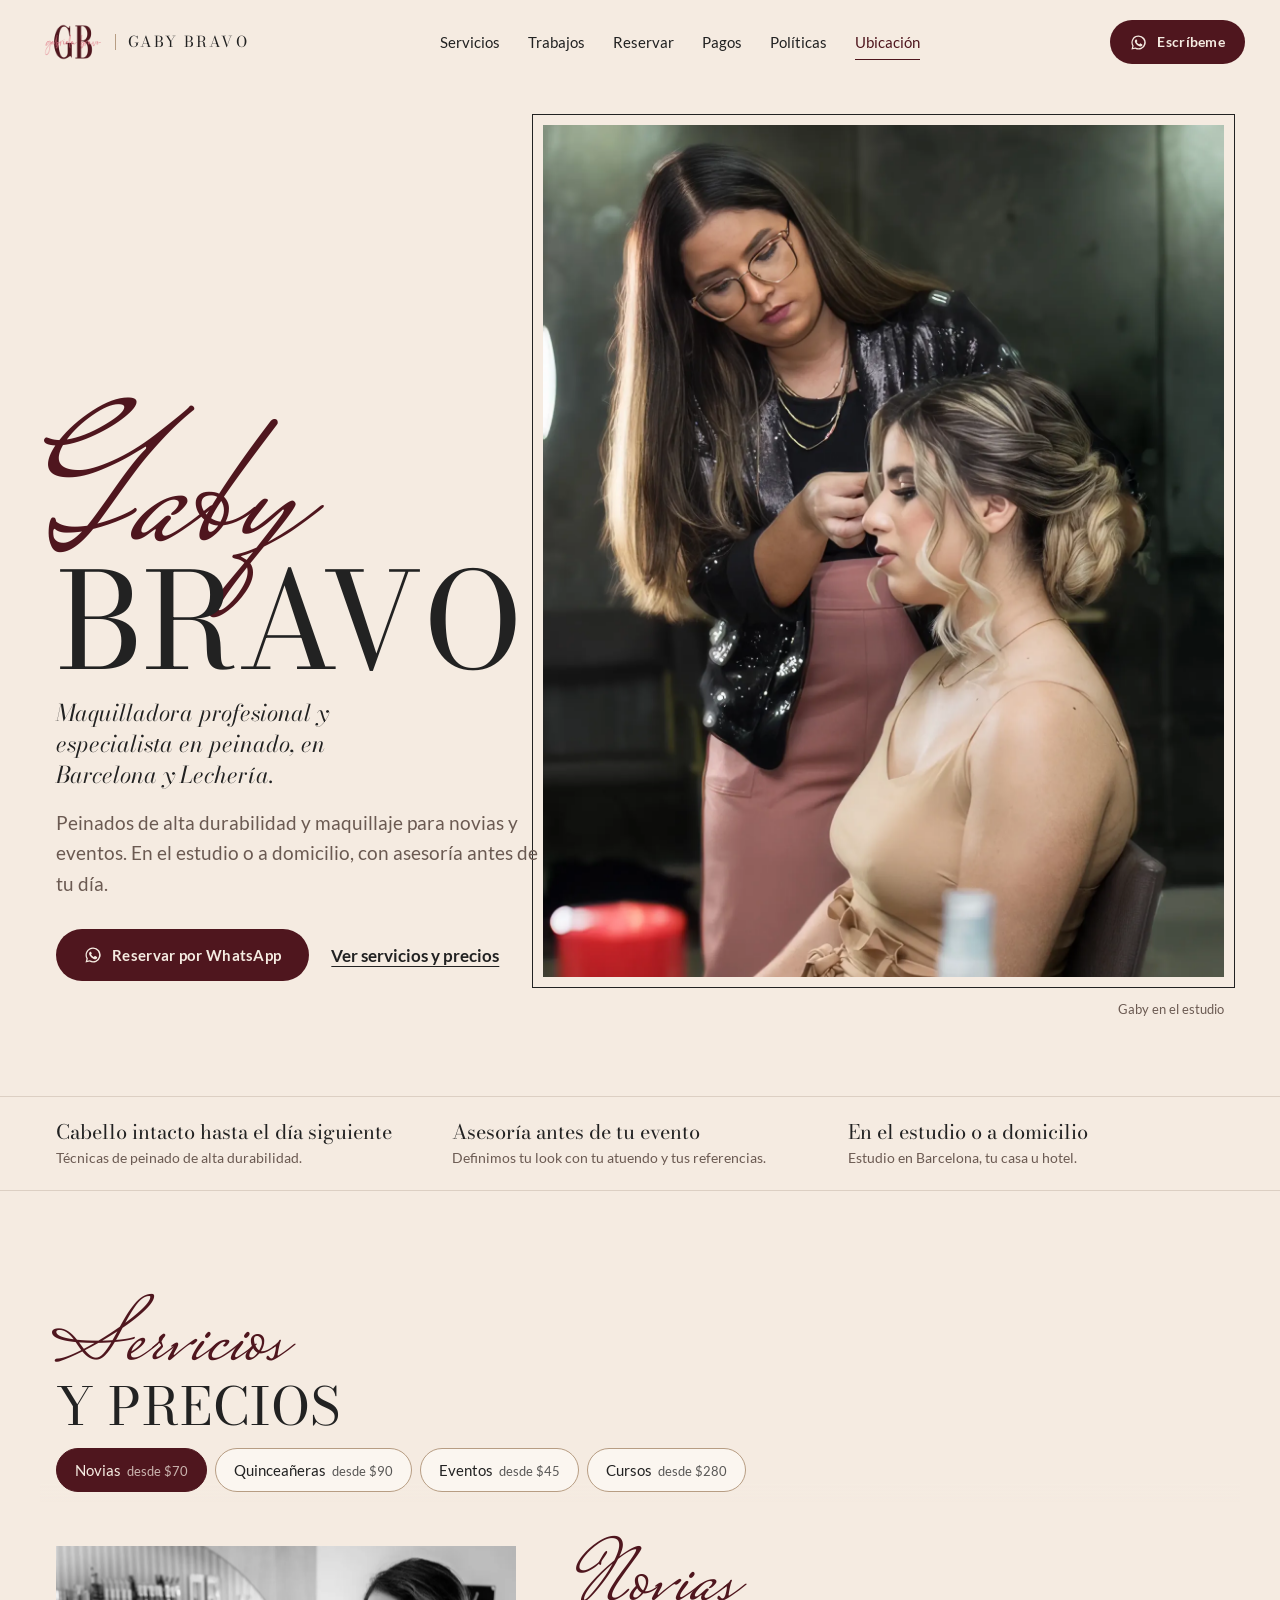
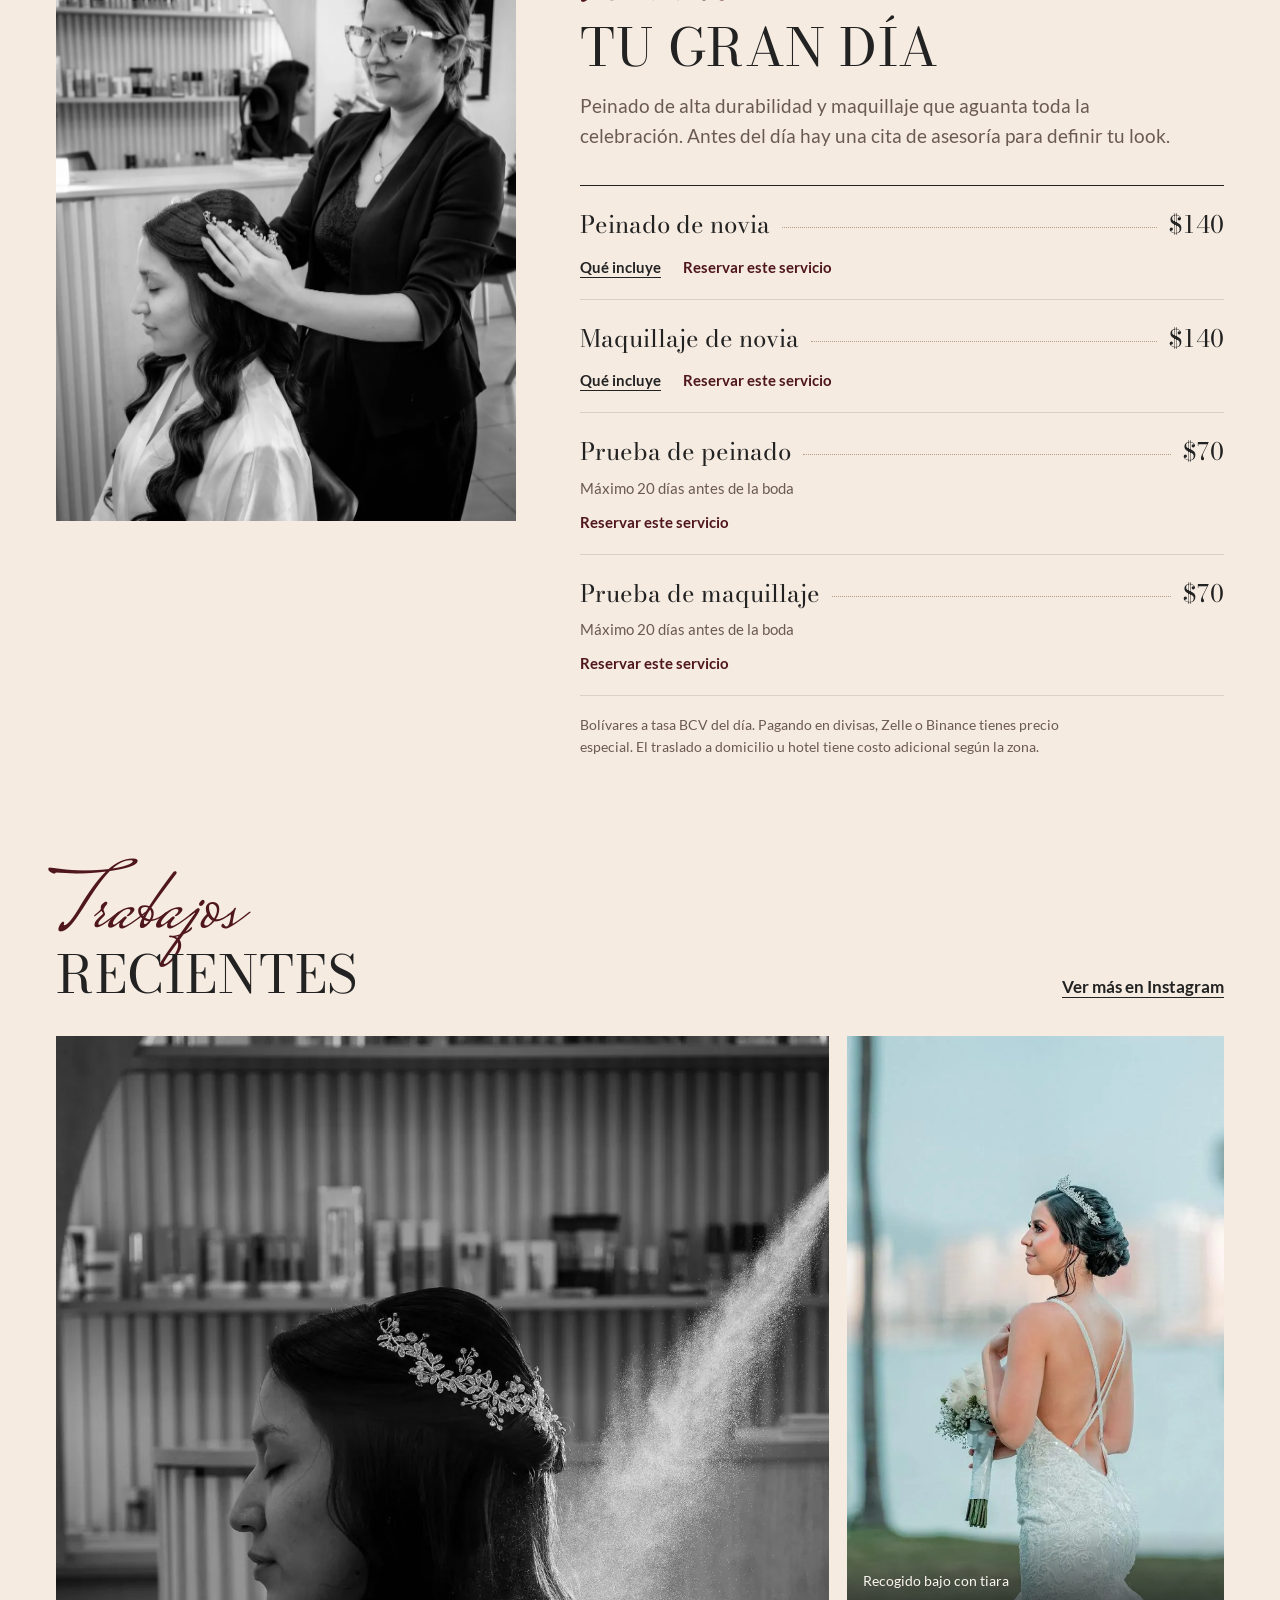
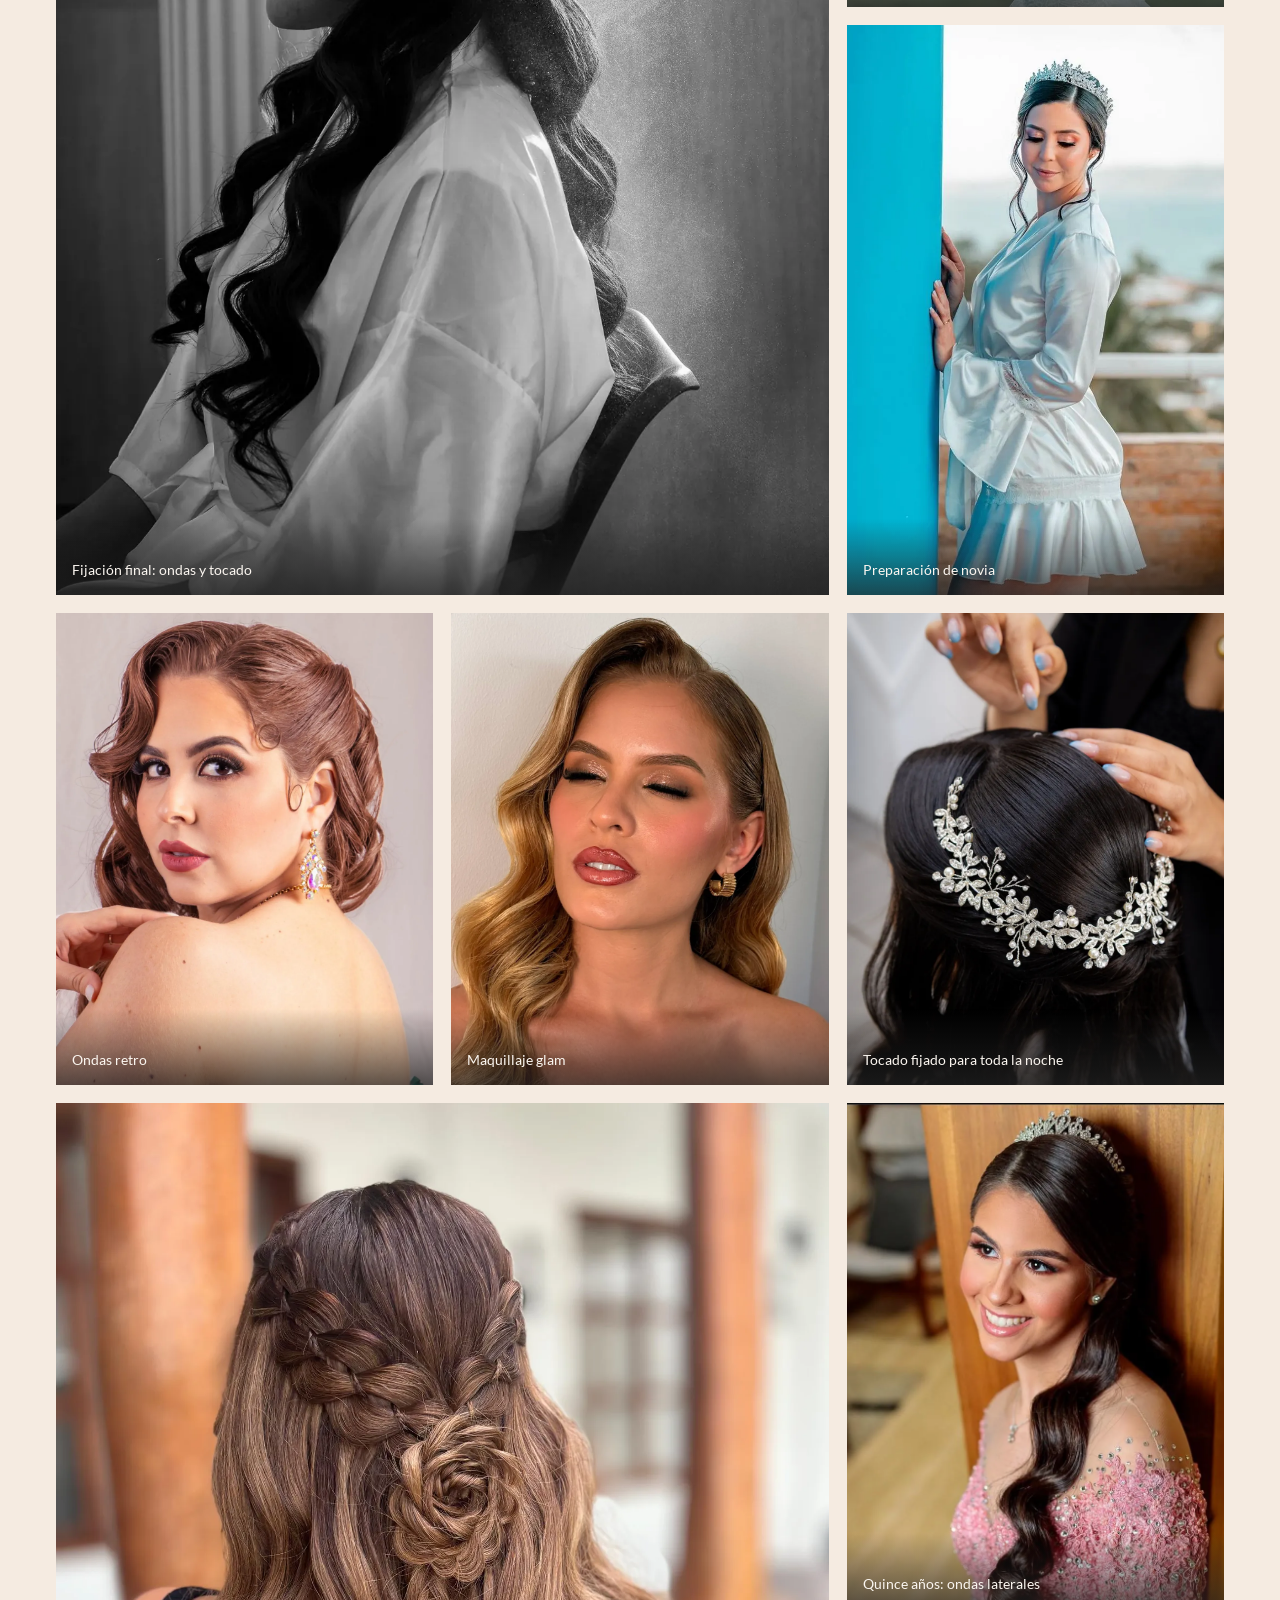
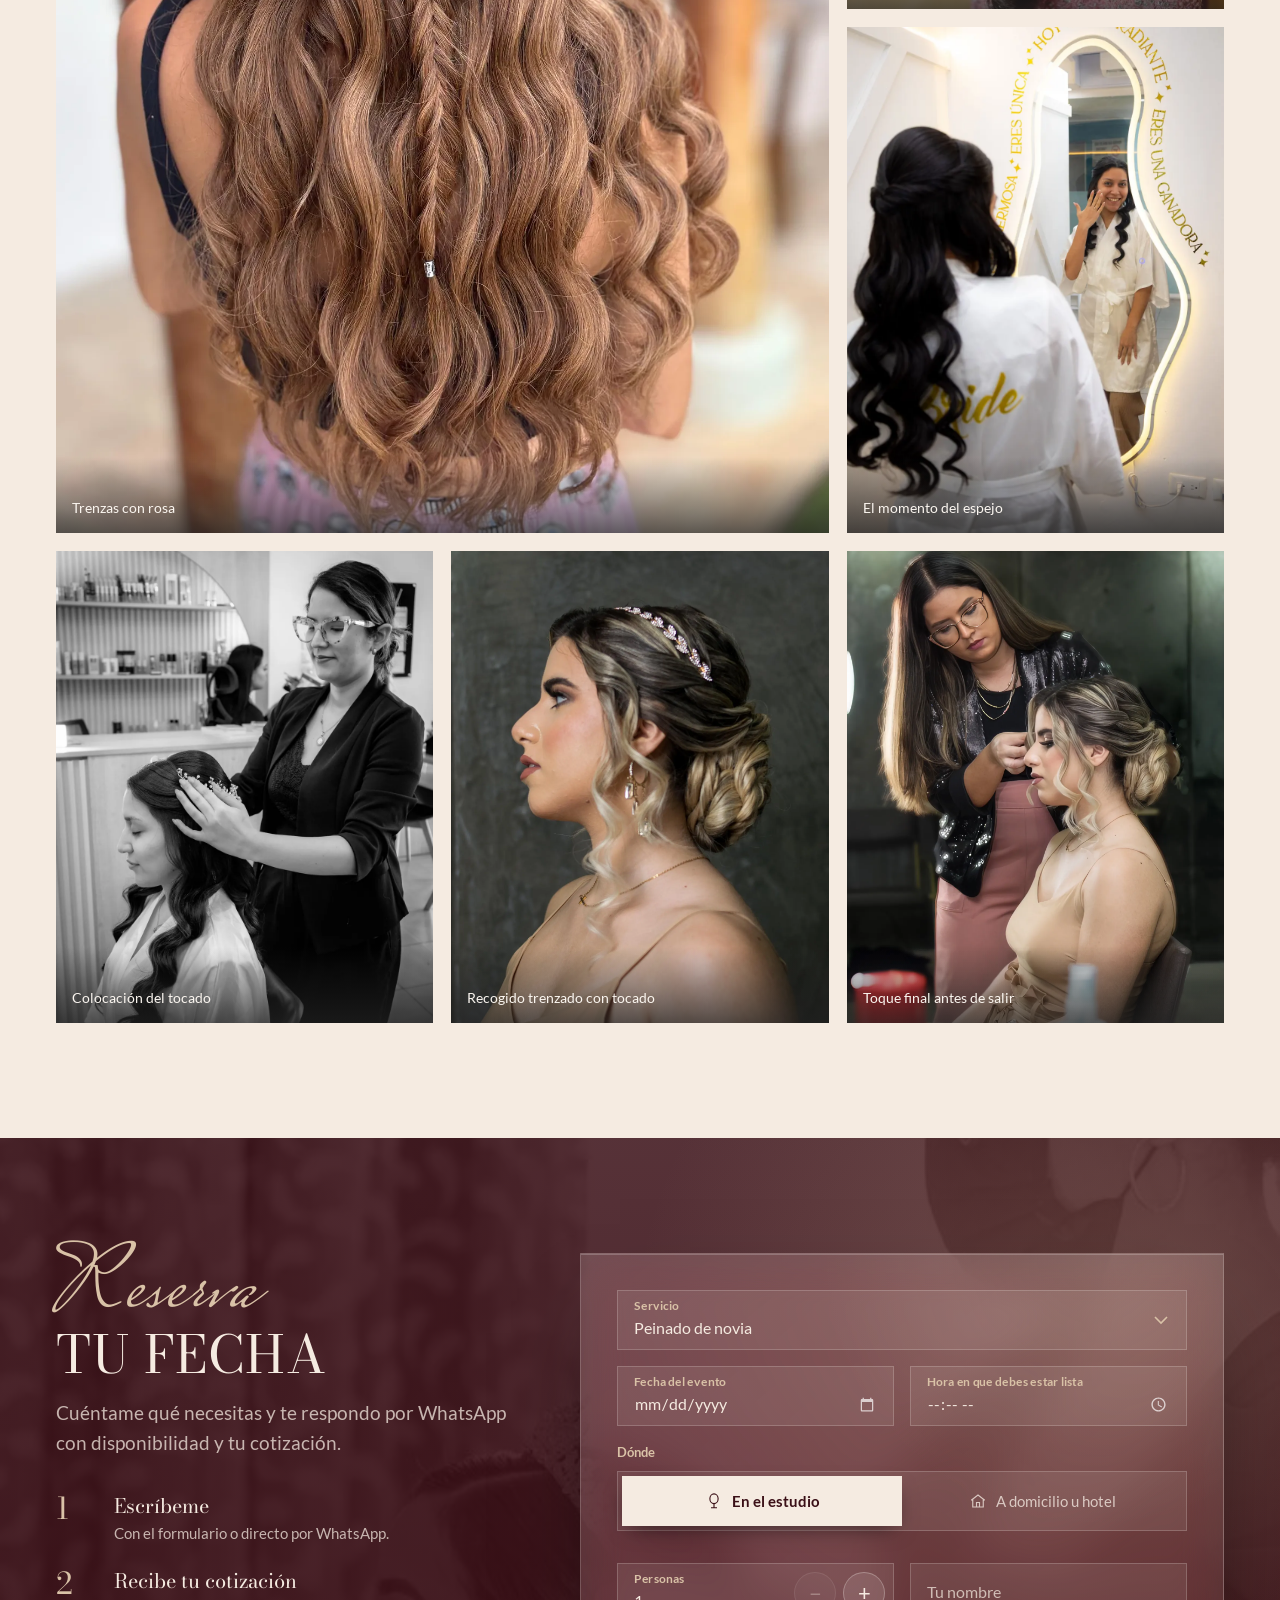
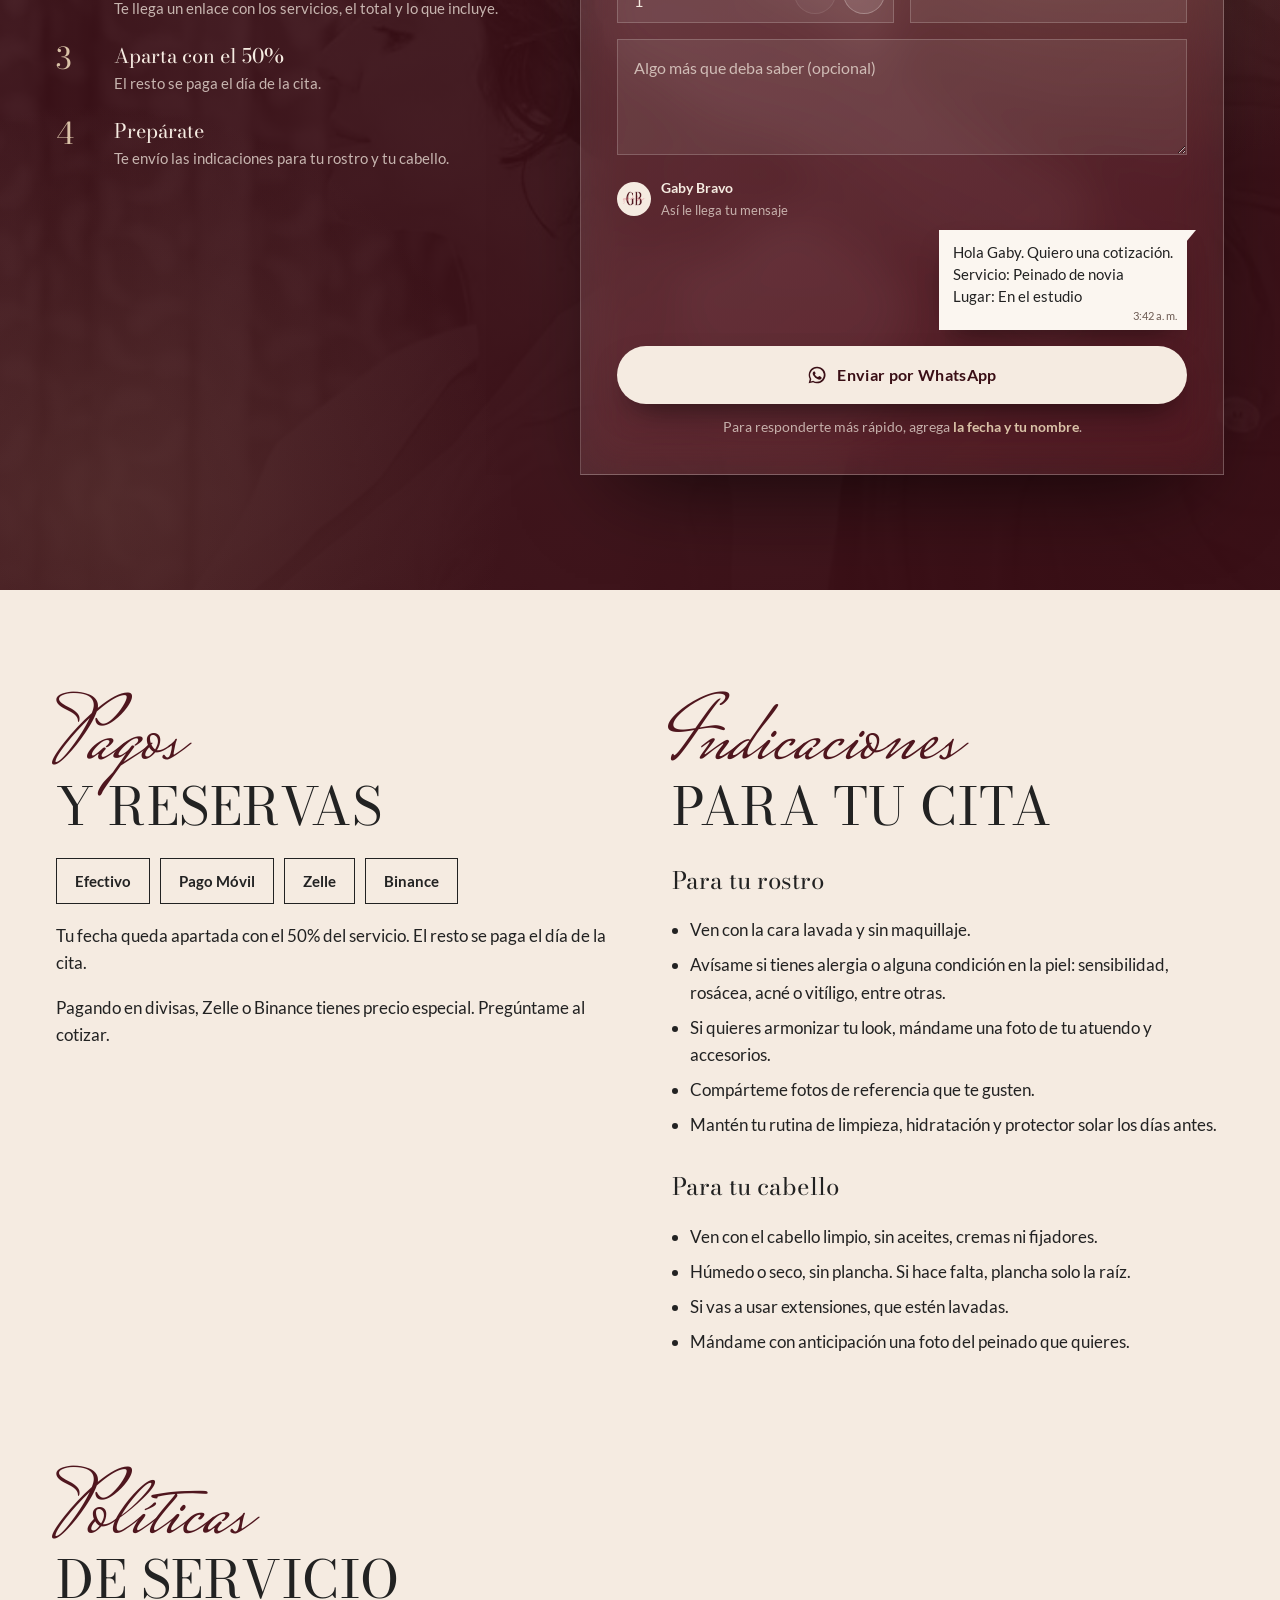
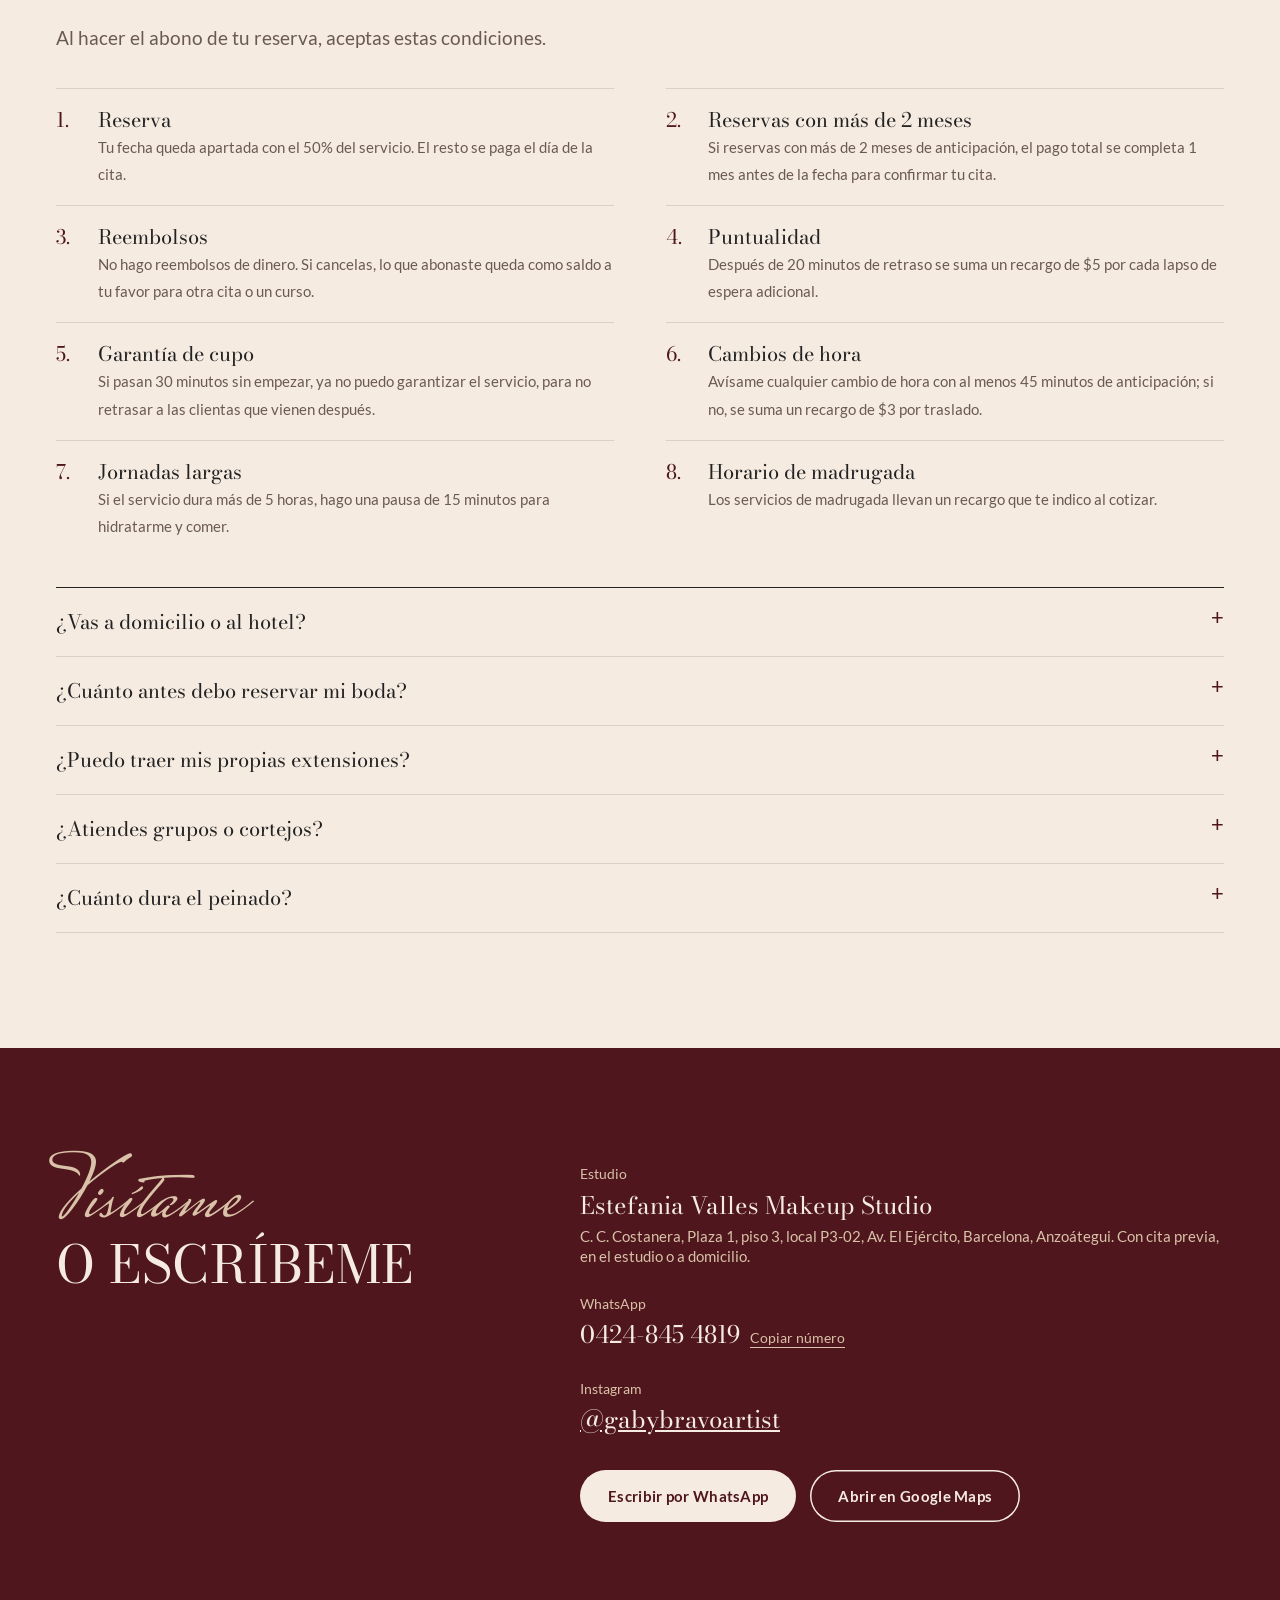
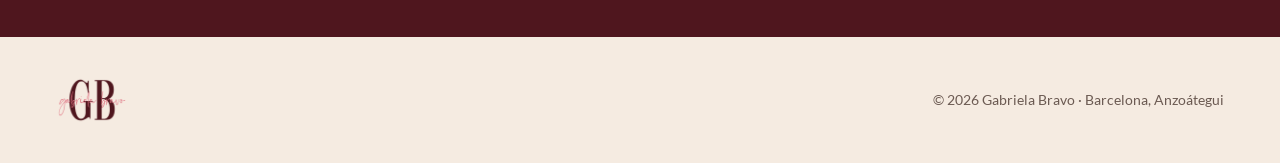
==== commit 7af9be31: "Servicios en pestañas por categoría (con precio desde), atajos en el menú y enlaces directos #novias" ====
--- a/index.html
+++ b/index.html
@@ -107,6 +107,9 @@
 .hoja nav a { font-family: var(--f-display); font-size: clamp(32px, 9vw, 44px); line-height: 1.25; text-decoration: none; color: var(--sobre-vino); padding: 6px 0; border-bottom: 1px solid rgba(245,235,225,.12); transform: translateY(12px); opacity: 0; transition: transform .45s cubic-bezier(.2,.8,.2,1), opacity .45s; }
 .hoja.abierta nav a { transform: none; opacity: 1; }
 .hoja.abierta nav a:nth-child(2) { transition-delay: .04s; } .hoja.abierta nav a:nth-child(3) { transition-delay: .08s; } .hoja.abierta nav a:nth-child(4) { transition-delay: .12s; } .hoja.abierta nav a:nth-child(5) { transition-delay: .16s; } .hoja.abierta nav a:nth-child(6) { transition-delay: .2s; }
+.hoja .atajos { display: flex; flex-wrap: wrap; gap: 8px; padding: 4px 0 12px; border-bottom: 1px solid rgba(245,235,225,.12); transform: translateY(12px); opacity: 0; transition: transform .45s cubic-bezier(.2,.8,.2,1) .06s, opacity .45s .06s; }
+.hoja.abierta .atajos { transform: none; opacity: 1; }
+.hoja .atajos a { font: 400 14px var(--f-texto); padding: 8px 14px; border: 1px solid rgba(245,235,225,.35); border-radius: 9999px; color: var(--sobre-vino); text-decoration: none; transform: none; opacity: 1; }
 .hoja .s { font-family: var(--f-script); font-size: 54px; color: var(--sobre-vino-suave); line-height: 1; margin-bottom: 8px; }
 .hoja .pie-hoja { display: grid; gap: 10px; }
 .hoja .pie-hoja .btn { background: var(--hueso); color: var(--vino-hondo); min-height: 54px; }
@@ -147,6 +150,18 @@
 /* Servicios */
 .cat { display: grid; grid-template-columns: minmax(0, 5fr) minmax(0, 7fr); gap: clamp(28px, 5vw, 80px); align-items: start; }
 .cat + .cat { margin-top: clamp(72px, 10vw, 130px); }
+/* Pestañas de categorías: se ve una categoría a la vez */
+.pestanas { position: sticky; top: 84px; z-index: 20; display: flex; gap: 8px; overflow-x: auto; scrollbar-width: none; margin: 0 calc(var(--gutter) * -1) clamp(28px, 4vw, 44px); padding: 10px var(--gutter); background: linear-gradient(var(--hueso) 70%, transparent); scroll-snap-type: x proximity; }
+.pestanas::-webkit-scrollbar { display: none; }
+.pestanas button { flex: none; scroll-snap-align: start; min-height: 44px; padding: 0 18px; border: 1px solid var(--arena); border-radius: 9999px; background: var(--hueso-claro); color: var(--tinta); font: 400 15px var(--f-texto); cursor: pointer; transition: background-color .25s, color .25s, border-color .25s; }
+.pestanas button:hover { border-color: var(--vino); }
+.pestanas button[aria-selected="true"] { background: var(--vino); border-color: var(--vino); color: var(--hueso); }
+.pestanas button span { margin-left: 6px; font-size: 13px; opacity: .75; }
+.pestanas-tit { margin: 0 0 6px; }
+.cat[hidden] { display: none; }
+.cat.entra { animation: entraCat .35s ease; }
+@keyframes entraCat { from { opacity: 0; transform: translateY(10px); } }
+.pestanas ~ .cat + .cat { margin-top: 0; }
 .cat.inv .cat-foto { order: 2; }
 .cat-foto { position: sticky; top: 96px; margin: 0; }
 .cat-foto img { width: 100%; aspect-ratio: 4 / 5; object-fit: cover; }
@@ -170,9 +185,10 @@
 .nota-precio { font-size: 14px; color: var(--tinta-suave); margin: 18px 0 0; max-width: 60ch; }
 @media (max-width: 760px) {
   .cat, .cat.inv { grid-template-columns: minmax(0, 1fr); }
-  .cat.inv .cat-foto { order: 0; }
+  .cat .cat-foto, .cat.inv .cat-foto { order: 2; }
   .cat-foto { position: static; }
-  .cat-foto img { aspect-ratio: 4 / 3.4; }
+  .cat-foto img { aspect-ratio: 16 / 10; }
+  .pestanas { top: 76px; }
 }
 
 /* Galería */
@@ -362,6 +378,7 @@
   <nav aria-label="Secciones">
     <span class="s" aria-hidden="true">Menú</span>
     <a href="#servicios">Servicios y precios</a>
+    <div class="atajos" aria-label="Precios por categoría"><a href="#novias">Novias</a><a href="#quince">Quinceañeras</a><a href="#social">Eventos</a><a href="#cursos">Cursos</a></div>
     <a href="#galeria">Trabajos</a>
     <a href="#reservar">Reservar</a>
     <a href="#pagos">Pagos</a>
@@ -541,7 +558,7 @@
 
 <dialog class="visor" id="visor"><button type="button" id="visor-cerrar">Cerrar</button><img id="visor-img" alt=""><p id="visor-txt"></p></dialog>
 
-<script src="datos.js?v=20261108g"></script>
+<script src="datos.js?v=20261109a"></script>
 <script>
 (function () {
   const G = window.GB, C = G.contacto;
@@ -554,8 +571,10 @@
 
   // Servicios
   const cats = G.categorias.filter(c => c.web !== false);
-  $("#lista-servicios").innerHTML = cats.map((c, i) => `
-    <article class="cat${i % 2 ? " inv" : ""}" id="${c.id}">
+  const desde = c => { const p = c.servicios.map(s => s.precio).filter(x => x != null); return p.length ? "desde $" + Math.min(...p) : ""; };
+  $("#lista-servicios").innerHTML = `<h2 class="titulo pestanas-tit"><span class="s">Servicios</span><span class="c">Y precios</span></h2>
+    <div class="pestanas" role="tablist" aria-label="Categorías de servicios">${cats.map((c, i) => `<button type="button" role="tab" id="tab-${c.id}" aria-controls="${c.id}" aria-selected="${i === 0}" tabindex="${i === 0 ? 0 : -1}">${esc(c.nombre)}<span>${desde(c)}</span></button>`).join("")}</div>` + cats.map((c, i) => `
+    <article class="cat" id="${c.id}" role="tabpanel" aria-labelledby="tab-${c.id}"${i ? " hidden" : ""}>
       <figure class="cat-foto"><img src="${c.foto}" alt="${esc(c.fotoAlt)}" loading="lazy"></figure>
       <div class="cat-texto">
         <h2 class="titulo"><span class="s">${esc(c.script)}</span><span class="c">${esc(c.titulo2 || c.nombre)}</span></h2>
@@ -573,6 +592,19 @@
         ${c.id !== "cursos" ? `<p class="nota-precio">${esc(G.notaPrecio)} El traslado a domicilio u hotel tiene costo adicional según la zona.</p>` : ""}
       </div>
     </article>`).join("");
+
+  const tabs = [...document.querySelectorAll(".pestanas [role=tab]")];
+  function verCat(id, mover) {
+    const t = tabs.find(x => x.getAttribute("aria-controls") === id); if (!t) return false;
+    tabs.forEach(x => { const si = x === t; x.setAttribute("aria-selected", si); x.tabIndex = si ? 0 : -1; const p = document.getElementById(x.getAttribute("aria-controls")); if (si && p.hidden) { p.hidden = false; p.classList.remove("entra"); void p.offsetWidth; p.classList.add("entra"); } else if (!si) p.hidden = true; });
+    t.scrollIntoView({ block: "nearest", inline: "center", behavior: "smooth" });
+    if (mover) { const y = $("#servicios").getBoundingClientRect().top + scrollY - 70; if (scrollY > y + 10 || mover === "forzar") scrollTo({ top: y, behavior: "smooth" }); }
+    return true;
+  }
+  $(".pestanas").addEventListener("click", e => { const t = e.target.closest("[role=tab]"); if (t) { verCat(t.getAttribute("aria-controls"), true); history.replaceState(null, "", "#" + t.getAttribute("aria-controls")); } });
+  $(".pestanas").addEventListener("keydown", e => { const i = tabs.indexOf(document.activeElement); if (i < 0) return; const n = e.key === "ArrowRight" ? i + 1 : e.key === "ArrowLeft" ? i - 1 : null; if (n == null) return; e.preventDefault(); const t = tabs[(n + tabs.length) % tabs.length]; t.focus(); verCat(t.getAttribute("aria-controls"), false); });
+  const porHash = () => { const id = location.hash.slice(1); if (cats.some(c => c.id === id)) { verCat(id, "forzar"); } };
+  addEventListener("hashchange", porHash); if (location.hash) setTimeout(porHash, 60);
 
   // Galería
   const ig = `https://instagram.com/${C.instagram}`;
@@ -742,7 +774,7 @@
   const abrirMenu = si => { hoja.classList.toggle("abierta", si); hoja.inert = !si; document.body.classList.toggle("sin-scroll", si); $("#menu-abrir").setAttribute("aria-expanded", si); if (si) $("#menu-cerrar").focus(); else $("#menu-abrir").focus(); };
   $("#menu-abrir").addEventListener("click", () => abrirMenu(true));
   $("#menu-cerrar").addEventListener("click", () => abrirMenu(false));
-  hoja.querySelectorAll("nav a, .pie-hoja a").forEach(a => a.addEventListener("click", () => { hoja.classList.remove("abierta"); hoja.inert = true; document.body.classList.remove("sin-scroll"); $("#menu-abrir").setAttribute("aria-expanded", "false"); }));
+  hoja.querySelectorAll("nav a, .pie-hoja a, .atajos a").forEach(a => a.addEventListener("click", () => { hoja.classList.remove("abierta"); hoja.inert = true; document.body.classList.remove("sin-scroll"); $("#menu-abrir").setAttribute("aria-expanded", "false"); }));
   addEventListener("keydown", e => { if (e.key === "Escape" && hoja.classList.contains("abierta")) abrirMenu(false); });
 })();
 </script>
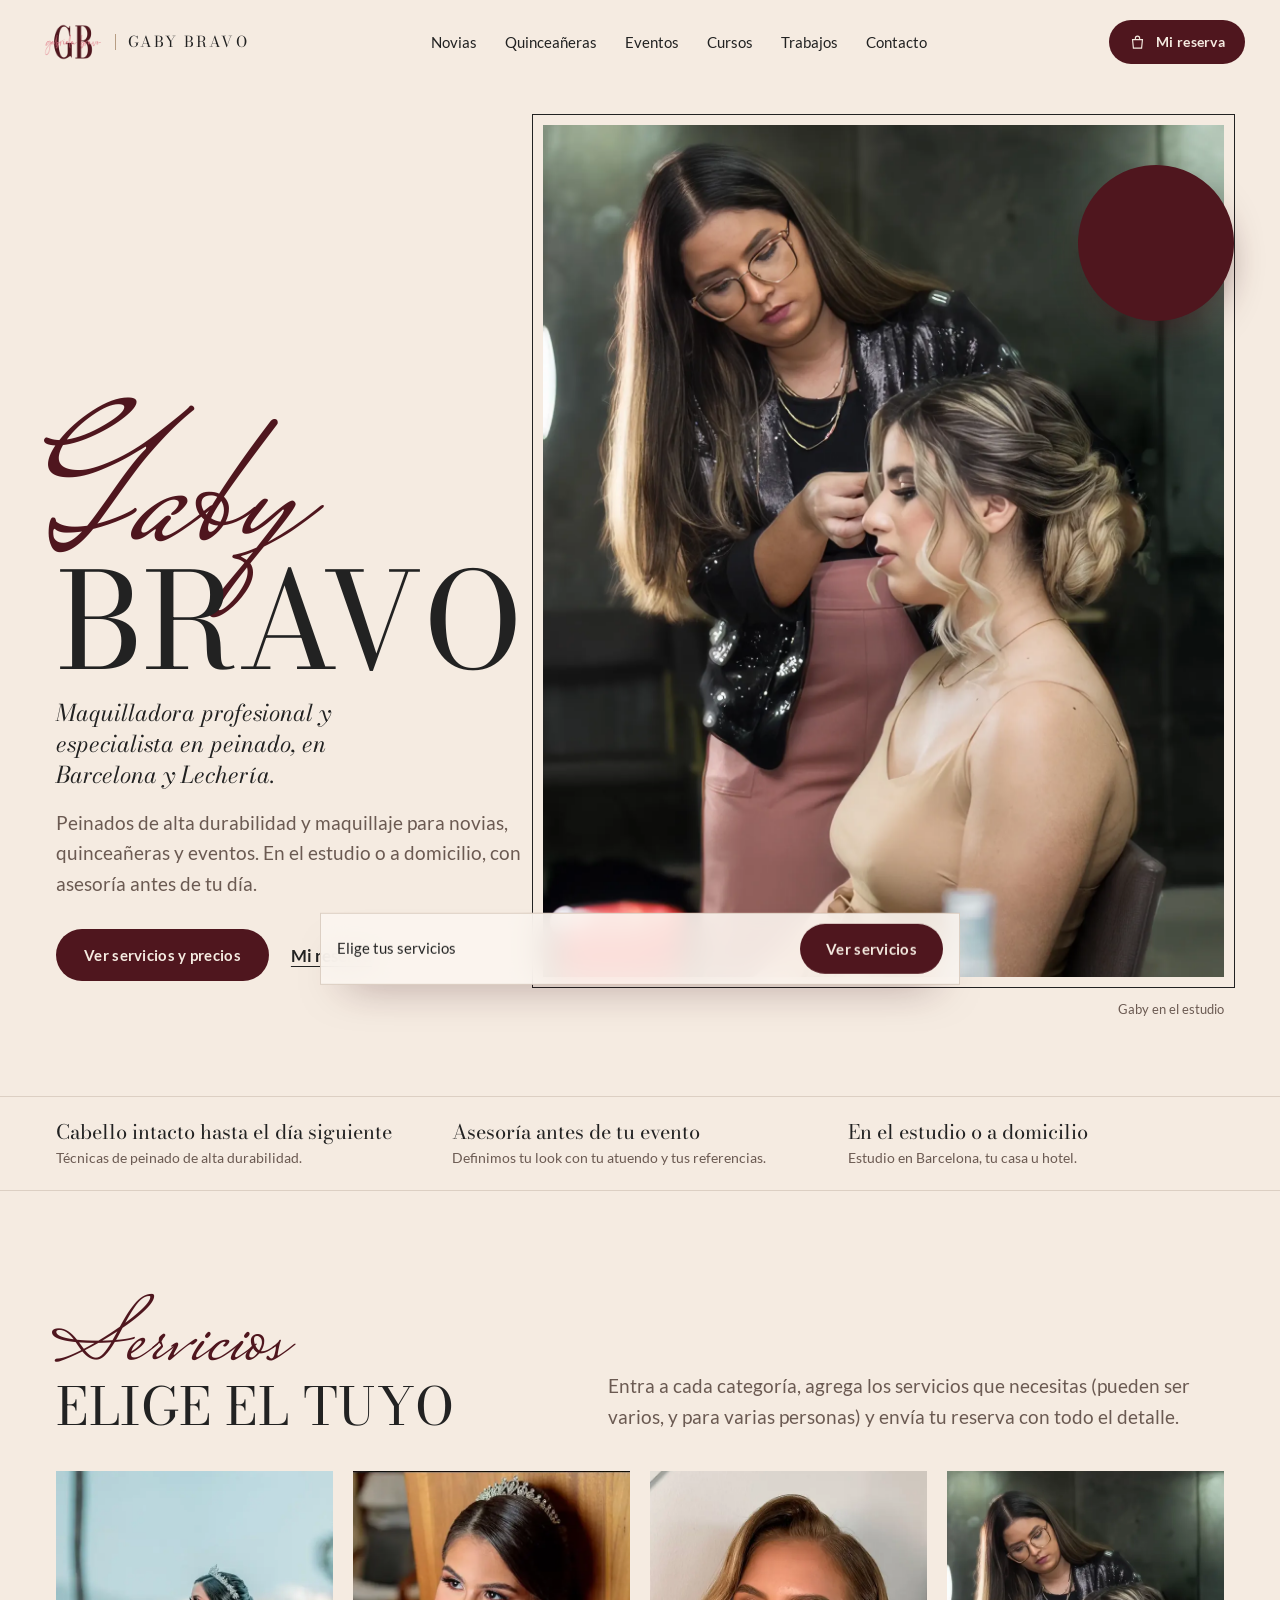
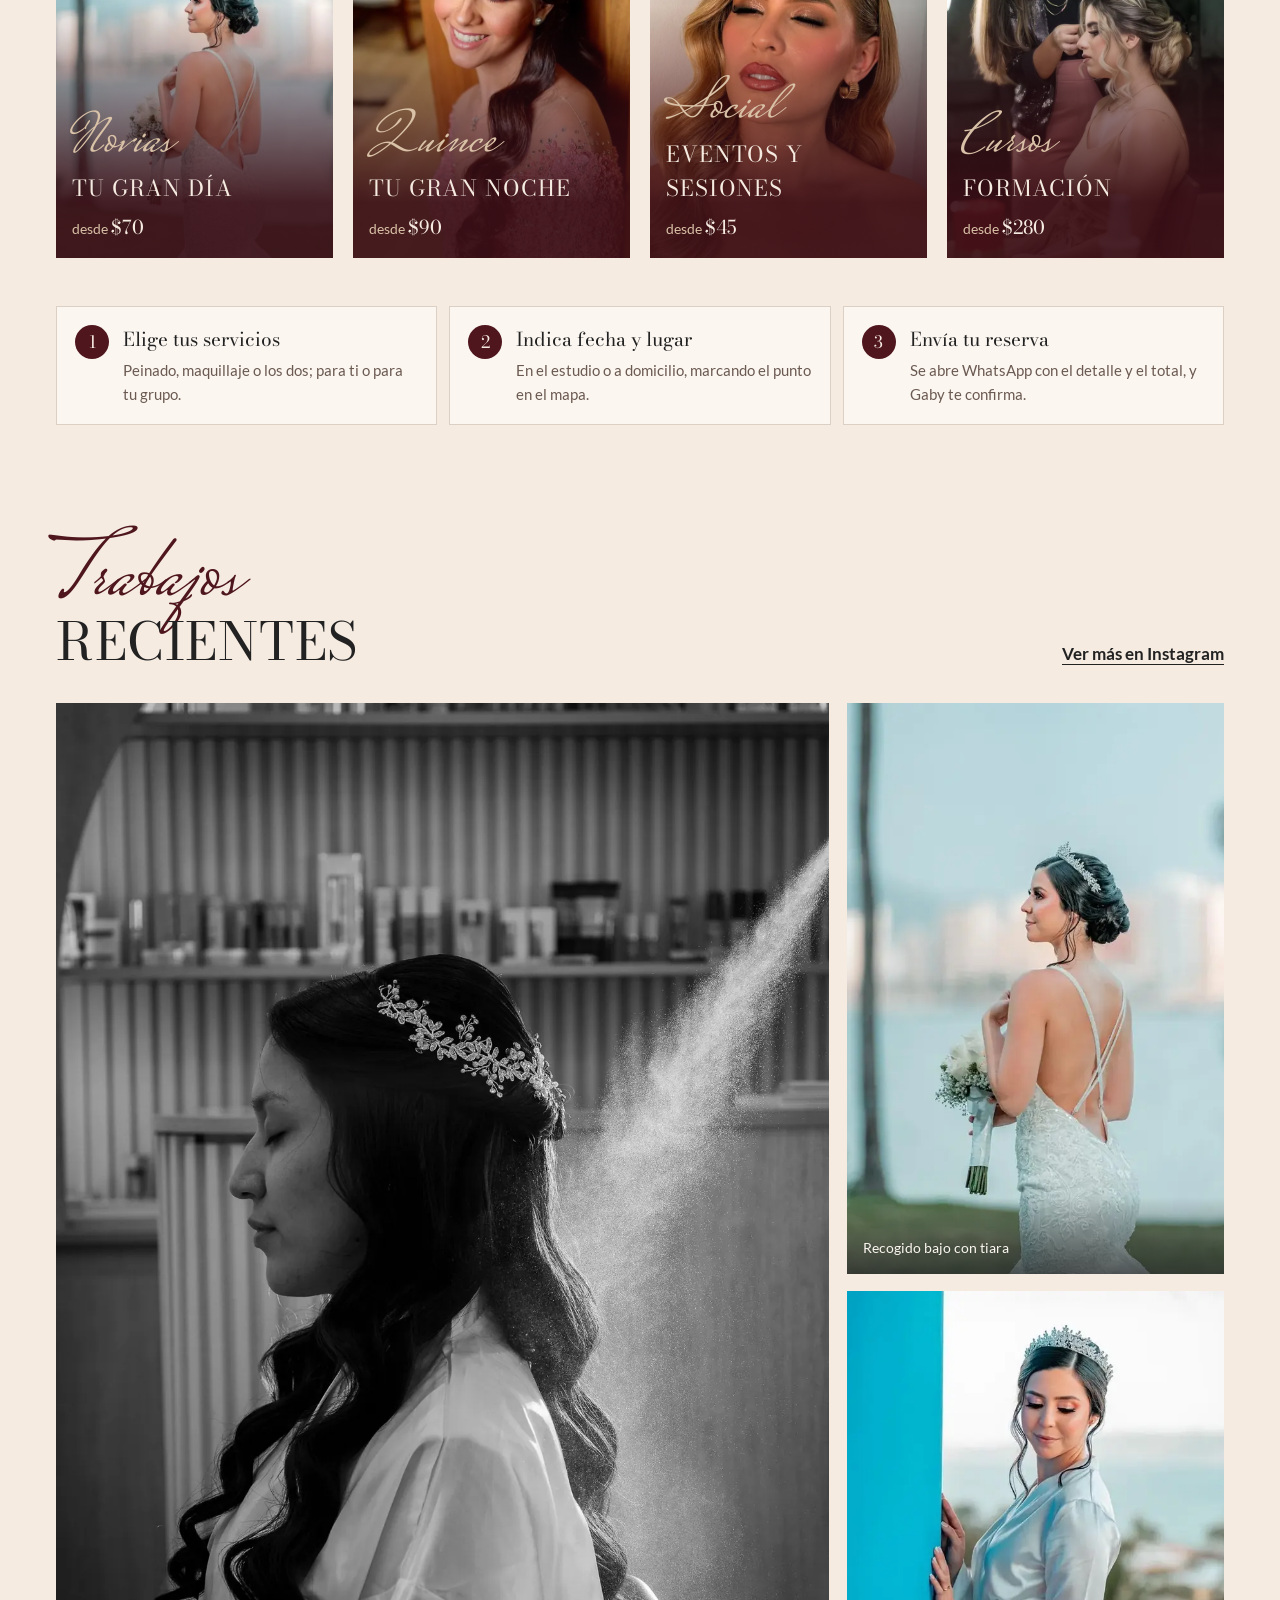
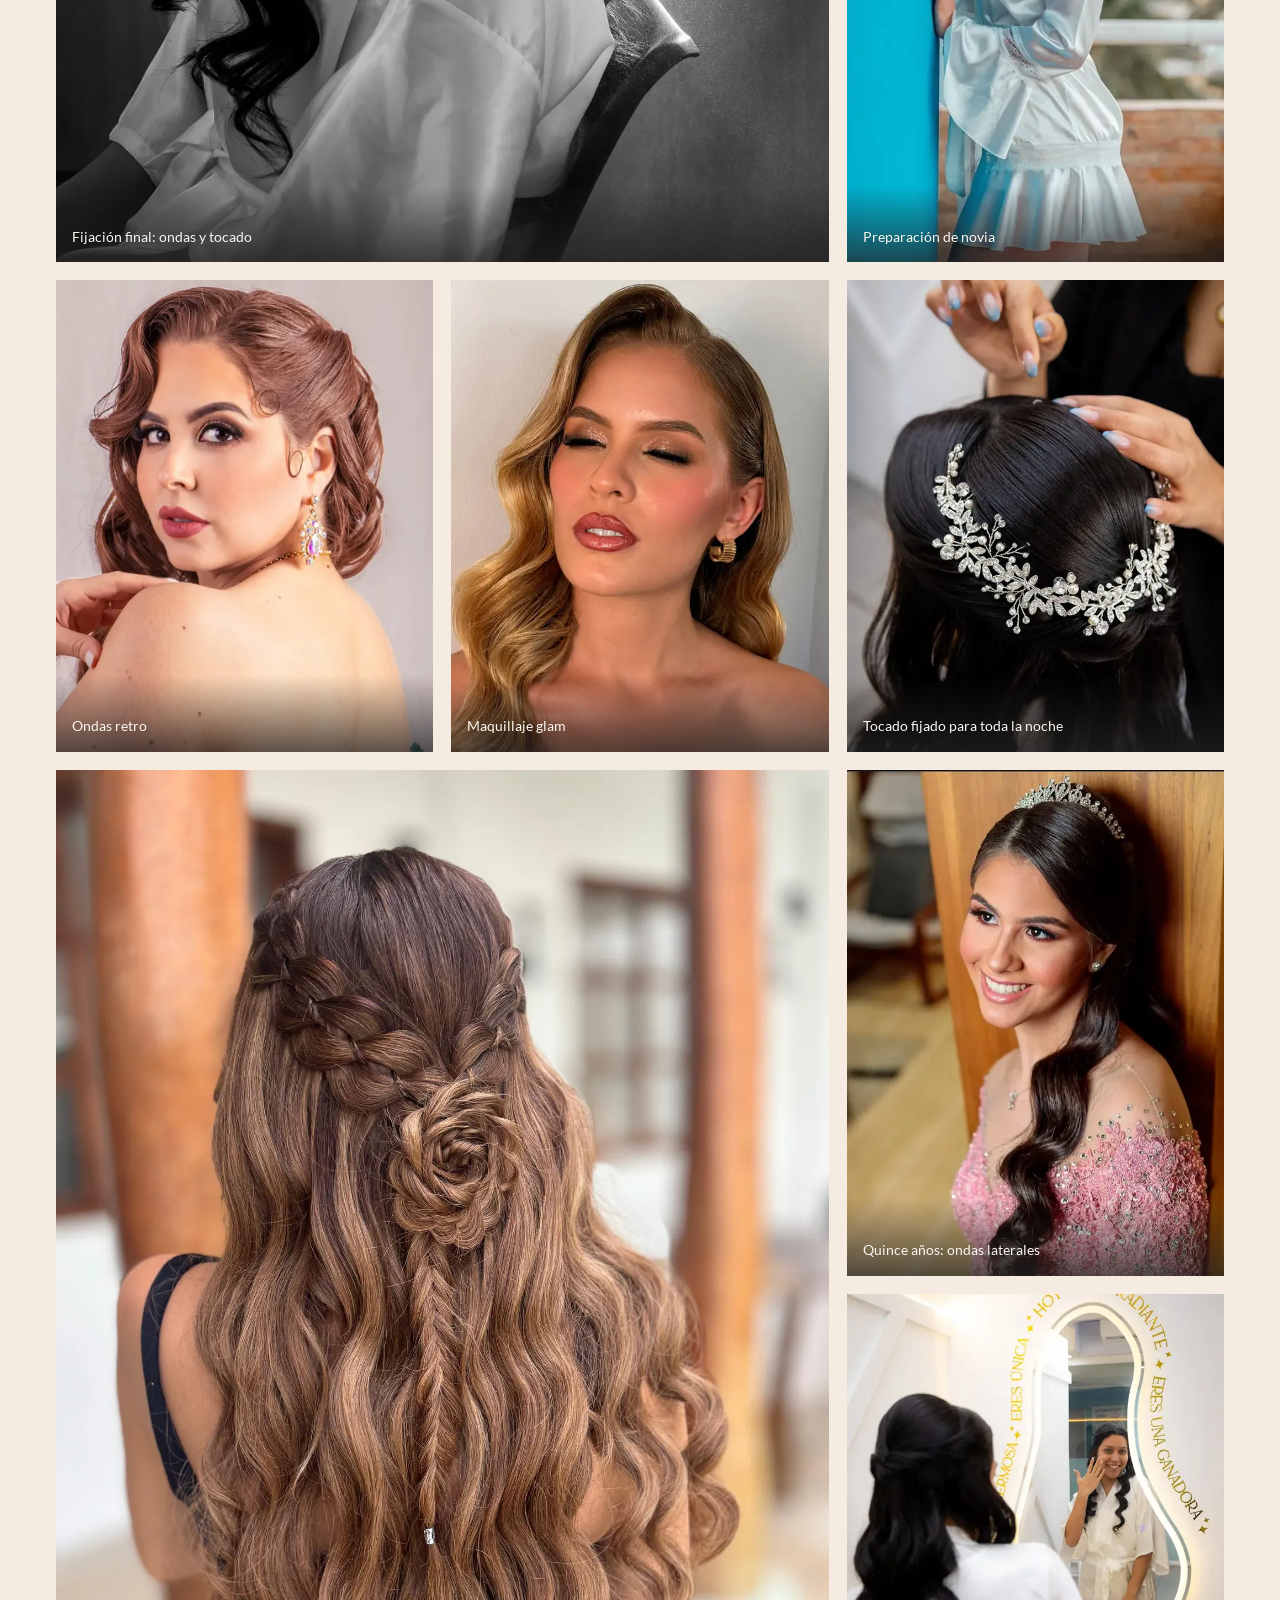
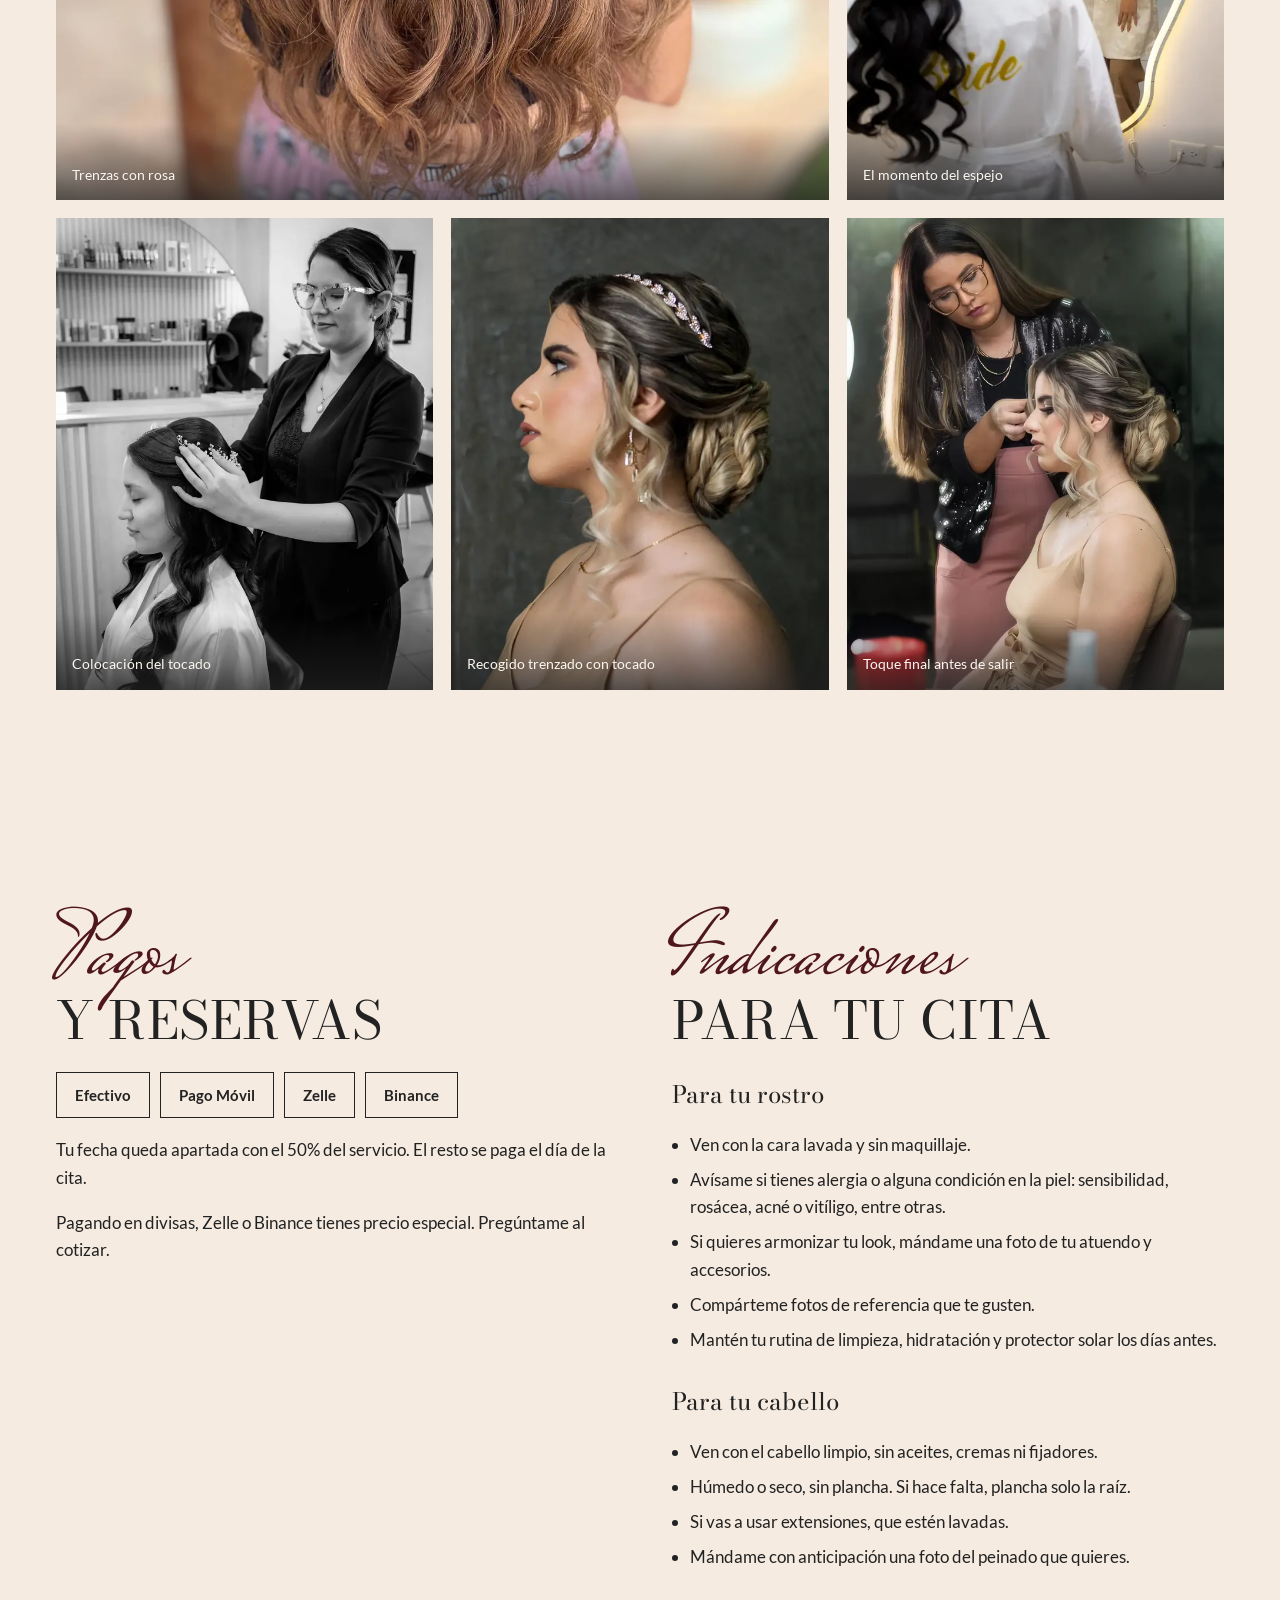
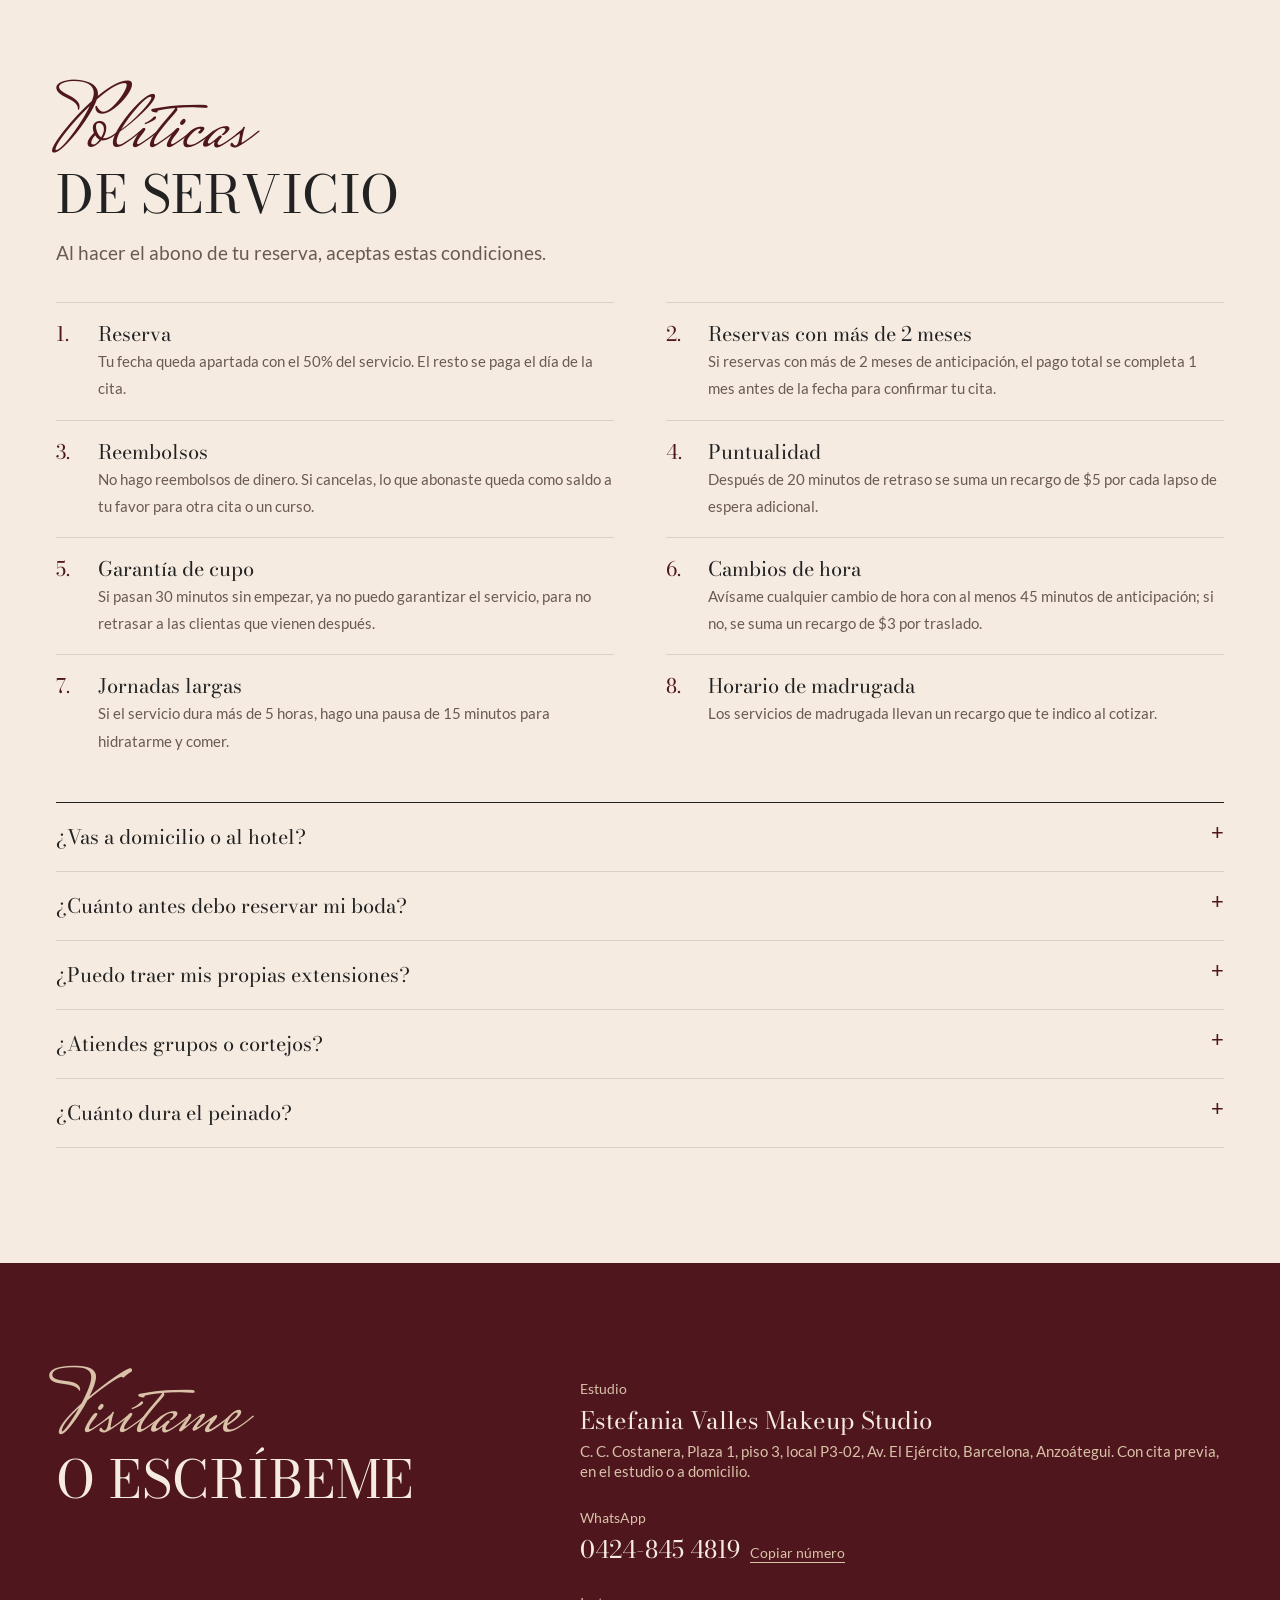
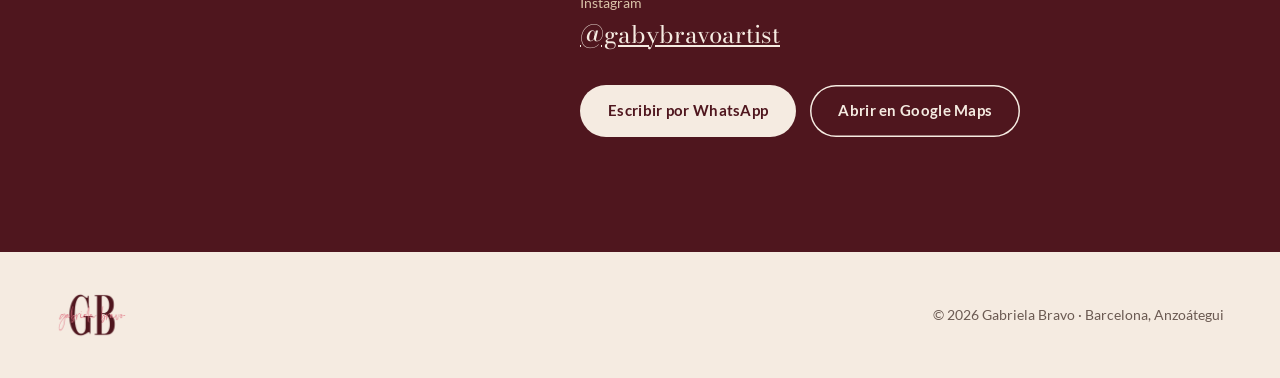
==== commit 9fcbe5a4: "Web en varias páginas para la promo de noviembre: categorías con fotos, selección de varios servicio" ====
--- a/index.html
+++ b/index.html
@@ -3,404 +3,70 @@
 <head>
 <meta charset="utf-8">
 <meta name="viewport" content="width=device-width, initial-scale=1, viewport-fit=cover">
-<meta name="description" content="Gaby Bravo, maquilladora profesional y especialista en peinado en Barcelona y Lechería. Peinados de alta durabilidad y maquillaje para novias y eventos, en el estudio o a domicilio. Reserva por WhatsApp.">
+<title>Gaby Bravo · Peinado y maquillaje en Barcelona y Lechería</title>
+<meta name="description" content="Maquilladora profesional y especialista en peinado. Novias, quinceañeras y eventos, en el estudio o a domicilio. Reserva desde la web.">
 <meta property="og:title" content="Gaby Bravo · Peinado y maquillaje en Barcelona y Lechería">
-<meta property="og:description" content="Novias, eventos y cursos de peinado. Reserva por WhatsApp.">
+<meta property="og:description" content="Maquilladora profesional y especialista en peinado. Novias, quinceañeras y eventos, en el estudio o a domicilio. Reserva desde la web.">
 <meta property="og:image" content="https://gabybravoartist.com/img/og.jpg">
 <meta property="og:type" content="website">
+<meta property="og:url" content="https://gabybravoartist.com/">
 <link rel="canonical" href="https://gabybravoartist.com/">
-<meta property="og:url" content="https://gabybravoartist.com/">
 <link rel="icon" href="favicon.ico" sizes="any">
 <link rel="icon" type="image/png" sizes="32x32" href="img/favicon-32.png">
 <link rel="apple-touch-icon" href="img/icono-180.png">
 <link rel="manifest" href="site.webmanifest">
 <meta name="theme-color" content="#F5EBE1">
 <meta name="apple-mobile-web-app-title" content="Gaby Bravo">
+<link rel="preload" href="fonts/bodoni-moda-latin-400-normal.woff2" as="font" type="font/woff2" crossorigin>
+<link rel="stylesheet" href="estilos.css?v=20261109c">
 <script type="application/ld+json">{"@context":"https://schema.org","@type":"BeautySalon","name":"Gaby Bravo","description":"Maquilladora profesional y especialista en peinado","telephone":"+58 424-8454819","priceRange":"$$","address":{"@type":"PostalAddress","streetAddress":"C. C. Costanera, Plaza 1, piso 3, local P3-02, Av. El Ejército","addressLocality":"Barcelona","addressRegion":"Anzoátegui","addressCountry":"VE"},"geo":{"@type":"GeoCoordinates","latitude":10.16093,"longitude":-64.69238},"areaServed":["Barcelona","Lechería","Puerto La Cruz"],"sameAs":["https://instagram.com/gabybravoartist"]}</script>
-<title>Gaby Bravo</title>
-<meta name="claude:viewport-fit-sides" content="cover">
-<link rel="preconnect" href="https://fonts.googleapis.com">
-<link rel="stylesheet" href="https://fonts.googleapis.com/css2?family=Bodoni+Moda:ital,opsz,wght@0,6..96,400;0,6..96,500;1,6..96,400&family=Lato:wght@300;400;700&family=Mrs+Saint+Delafield&display=swap">
-<style>
-/* Layout: portada de revista (título grande a la izquierda que monta sobre la foto), luego un menú de servicios tipo carta con foto fija al lado, galería en mosaico, reserva y datos prácticos. Un solo mundo visual: hueso, tinta y vino. */
-@font-face { font-family: "Bodoni Moda"; src: url(fonts/bodoni-moda-latin-400-normal.woff2) format("woff2"); font-weight: 400; font-display: swap; }
-@font-face { font-family: "Bodoni Moda"; src: url(fonts/bodoni-moda-latin-500-normal.woff2) format("woff2"); font-weight: 500; font-display: swap; }
-@font-face { font-family: "Bodoni Moda"; src: url(fonts/bodoni-moda-latin-400-italic.woff2) format("woff2"); font-weight: 400; font-style: italic; font-display: swap; }
-@font-face { font-family: "Mrs Saint Delafield"; src: url(fonts/mrs-saint-delafield-latin-400-normal.woff2) format("woff2"); font-display: swap; }
-@font-face { font-family: "Lato"; src: url(fonts/lato-latin-300-normal.woff2) format("woff2"); font-weight: 300; font-display: swap; }
-@font-face { font-family: "Lato"; src: url(fonts/lato-latin-400-normal.woff2) format("woff2"); font-weight: 400; font-display: swap; }
-@font-face { font-family: "Lato"; src: url(fonts/lato-latin-700-normal.woff2) format("woff2"); font-weight: 700; font-display: swap; }
-
-:root {
-  --hueso: #F5EBE1;
-  --hueso-claro: #FBF6F0;
-  --tinta: #222222;
-  --tinta-suave: #6B5A52;
-  --vino: #4F161E;
-  --vino-hondo: #3A0F16;
-  --arena: #B79D83;
-  --piedra: #DCCFC3;
-  --sobre-vino: #F5EBE1;
-  --sobre-vino-suave: #D9C2A7;
-  --f-display: "Bodoni Moda", "Bodoni 72", Didot, "Times New Roman", serif;
-  --f-script: "Mrs Saint Delafield", "Snell Roundhand", cursive;
-  --f-texto: Lato, "Helvetica Neue", Arial, sans-serif;
-  --ancho: 1200px;
-  --gutter: max(16px, env(safe-area-inset-left, 0px));
-  --gutter-r: max(16px, env(safe-area-inset-right, 0px));
-  color-scheme: light;
-}
-* { box-sizing: border-box; }
-html { scroll-behavior: smooth; }
-@media (prefers-reduced-motion: reduce) { html { scroll-behavior: auto; } * { transition: none !important; animation: none !important; } }
-body { margin: 0; background: var(--hueso); color: var(--tinta); font-family: var(--f-texto); font-size: 17px; line-height: 1.6; -webkit-font-smoothing: antialiased; }
-body::before { content: ""; position: fixed; inset: 0 0 auto; height: env(safe-area-inset-top, 0px); z-index: 30; background: var(--hueso); }
-img { max-width: 100%; display: block; }
-a { color: inherit; }
-:focus-visible { outline: 2px solid var(--tinta); outline-offset: 3px; }
-.envoltura { max-width: var(--ancho); margin: 0 auto; padding-left: var(--gutter); padding-right: var(--gutter-r); }
-.seccion { padding-block: clamp(64px, 9vw, 120px); }
-h1, h2, h3 { font-weight: 400; margin: 0; text-wrap: balance; }
-
-/* Título en dos niveles: script + serif en mayúsculas (firma de la marca) */
-.titulo { display: grid; justify-items: start; line-height: 1; }
-.titulo .s { font-family: var(--f-script); font-size: clamp(56px, 7vw, 92px); color: var(--vino); line-height: .9; margin-left: -.04em; }
-.titulo .c { font-family: var(--f-display); font-size: clamp(30px, 4.2vw, 52px); text-transform: uppercase; letter-spacing: .01em; margin-top: -.12em; }
-.lead { font-size: clamp(17px, 1.6vw, 19px); color: var(--tinta-suave); max-width: 56ch; margin: 18px 0 0; }
-
-/* Botones */
-.btn { display: inline-flex; align-items: center; justify-content: center; gap: 10px; min-height: 52px; padding: 0 28px; font: 700 15px/1 var(--f-texto); letter-spacing: .02em; text-decoration: none; border: 0; border-radius: 9999px; cursor: pointer; background: var(--vino); color: var(--sobre-vino); transition: background .15s; }
-.btn:hover { background: var(--vino-hondo); }
-.btn svg { width: 18px; height: 18px; flex: none; }
-.btn-linea { background: transparent; color: var(--tinta); box-shadow: inset 0 0 0 1.5px var(--tinta); }
-.btn-linea:hover { background: var(--tinta); color: var(--hueso); }
-.enlace { font-weight: 700; text-decoration: underline; text-underline-offset: 4px; text-decoration-thickness: 1px; }
-
-/* Cabecera */
-/* Barra superior: transparente sobre la portada; al bajar se vuelve una barra flotante de vidrio */
-.cab { position: sticky; top: 0; z-index: 30; padding: max(10px, env(safe-area-inset-top, 0px)) var(--gutter-r) 0 var(--gutter); transition: padding .35s ease; }
-.cab .envoltura { display: flex; align-items: center; justify-content: space-between; gap: 18px; min-height: 64px; padding: 0 10px 0 18px; max-width: calc(var(--ancho) + 32px); border: 1px solid transparent; transition: background-color .35s ease, border-color .35s ease, box-shadow .35s ease, min-height .35s ease; }
-.cab.flota .envoltura { min-height: 58px; background: color-mix(in srgb, var(--hueso-claro) 78%, transparent); -webkit-backdrop-filter: blur(16px) saturate(150%); backdrop-filter: blur(16px) saturate(150%); border-color: color-mix(in srgb, var(--arena) 45%, transparent); box-shadow: 0 18px 40px -24px rgba(58,15,22,.45); }
-.cab .logo { display: flex; align-items: center; gap: 12px; text-decoration: none; }
-.cab .logo img { height: 38px; width: auto; transition: height .35s ease; }
-.cab.flota .logo img { height: 34px; }
-.cab .logo span { font-family: var(--f-display); font-size: 15px; letter-spacing: .14em; text-transform: uppercase; color: var(--tinta); padding-left: 12px; border-left: 1px solid var(--arena); line-height: 1.1; }
-.cab nav { display: flex; gap: 4px; }
-.cab nav a { position: relative; padding: 10px 12px; font-size: 15px; text-decoration: none; color: var(--tinta); transition: color .2s; }
-.cab nav a::after { content: ""; position: absolute; left: 12px; right: 12px; bottom: 4px; height: 1.5px; background: var(--vino); transform: scaleX(0); transform-origin: center; transition: transform .3s cubic-bezier(.2,.8,.2,1); }
-.cab nav a:hover::after, .cab nav a[aria-current="true"]::after { transform: scaleX(1); }
-.cab nav a[aria-current="true"] { color: var(--vino); }
-.cab .acciones { display: flex; align-items: center; gap: 8px; }
-.cab .btn { min-height: 44px; padding: 0 20px; font-size: 14px; }
-.cab .btn svg { width: 17px; height: 17px; }
-.menu-btn { display: none; align-items: center; gap: 10px; min-height: 44px; padding: 0 16px; border: 1px solid var(--tinta); border-radius: 9999px; background: transparent; color: var(--tinta); font: 700 14px var(--f-texto); cursor: pointer; }
-.menu-btn i { position: relative; width: 16px; height: 10px; }
-.menu-btn i::before, .menu-btn i::after { content: ""; position: absolute; left: 0; right: 0; height: 1.5px; background: currentColor; }
-.menu-btn i::before { top: 0; } .menu-btn i::after { bottom: 0; }
-/* Hoja de menú en el teléfono */
-.hoja { position: fixed; inset: 0; z-index: 40; display: grid; grid-template-rows: auto 1fr auto; padding: max(18px, env(safe-area-inset-top, 0px)) var(--gutter-r) max(24px, env(safe-area-inset-bottom, 0px)) var(--gutter); background: var(--vino-hondo); color: var(--sobre-vino); opacity: 0; visibility: hidden; transition: opacity .3s ease, visibility 0s linear .3s; }
-.hoja.abierta { opacity: 1; visibility: visible; transition: opacity .3s ease; }
-.hoja .arriba { display: flex; justify-content: space-between; align-items: center; min-height: 52px; }
-.hoja .marca-hoja { font-family: var(--f-display); font-size: 17px; letter-spacing: .16em; text-transform: uppercase; color: var(--sobre-vino); }
-.hoja .cerrar { min-height: 44px; padding: 0 16px; border: 1px solid rgba(245,235,225,.4); border-radius: 9999px; background: transparent; color: var(--sobre-vino); font: 700 14px var(--f-texto); cursor: pointer; }
-.hoja nav { display: grid; align-content: center; gap: 4px; }
-.hoja nav a { font-family: var(--f-display); font-size: clamp(32px, 9vw, 44px); line-height: 1.25; text-decoration: none; color: var(--sobre-vino); padding: 6px 0; border-bottom: 1px solid rgba(245,235,225,.12); transform: translateY(12px); opacity: 0; transition: transform .45s cubic-bezier(.2,.8,.2,1), opacity .45s; }
-.hoja.abierta nav a { transform: none; opacity: 1; }
-.hoja.abierta nav a:nth-child(2) { transition-delay: .04s; } .hoja.abierta nav a:nth-child(3) { transition-delay: .08s; } .hoja.abierta nav a:nth-child(4) { transition-delay: .12s; } .hoja.abierta nav a:nth-child(5) { transition-delay: .16s; } .hoja.abierta nav a:nth-child(6) { transition-delay: .2s; }
-.hoja .atajos { display: flex; flex-wrap: wrap; gap: 8px; padding: 4px 0 12px; border-bottom: 1px solid rgba(245,235,225,.12); transform: translateY(12px); opacity: 0; transition: transform .45s cubic-bezier(.2,.8,.2,1) .06s, opacity .45s .06s; }
-.hoja.abierta .atajos { transform: none; opacity: 1; }
-.hoja .atajos a { font: 400 14px var(--f-texto); padding: 8px 14px; border: 1px solid rgba(245,235,225,.35); border-radius: 9999px; color: var(--sobre-vino); text-decoration: none; transform: none; opacity: 1; }
-.hoja .s { font-family: var(--f-script); font-size: 54px; color: var(--sobre-vino-suave); line-height: 1; margin-bottom: 8px; }
-.hoja .pie-hoja { display: grid; gap: 10px; }
-.hoja .pie-hoja .btn { background: var(--hueso); color: var(--vino-hondo); min-height: 54px; }
-.hoja .pie-hoja small { text-align: center; color: var(--sobre-vino-suave); font-size: 13px; }
-body.sin-scroll { overflow: hidden; }
-@media (max-width: 1080px) { .cab .logo span { display: none; } }
-@media (max-width: 900px) { .cab nav, .cab .acciones .btn { display: none; } .menu-btn { display: inline-flex; } .cab .envoltura { padding-left: 14px; padding-right: 8px; } }
-
-/* Portada */
-.portada { position: relative; }
-.portada .envoltura { display: grid; grid-template-columns: minmax(0, 5fr) minmax(0, 7fr); align-items: end; gap: 0; padding-block: clamp(24px, 4vw, 56px) clamp(48px, 6vw, 88px); }
-.portada .texto { position: relative; z-index: 2; padding-bottom: clamp(8px, 3vw, 40px); }
-.nombre { display: grid; line-height: .82; margin: 0; }
-.nombre .g { font-family: var(--f-script); font-size: clamp(110px, 15vw, 210px); color: var(--vino); margin-left: -.06em; }
-.nombre .b { font-family: var(--f-display); font-size: clamp(64px, 10.4vw, 150px); letter-spacing: -.01em; text-transform: uppercase; margin-top: -.18em; margin-right: clamp(-200px, -14vw, -60px); position: relative; }
-.portada .desc { font-family: var(--f-display); font-style: italic; font-size: clamp(19px, 1.8vw, 23px); margin: 22px 0 0; max-width: 24ch; line-height: 1.35; }
-.portada .acciones { display: flex; flex-wrap: wrap; gap: 14px 22px; align-items: center; margin-top: 30px; }
-.portada .foto { position: relative; margin: 0; }
-.portada .foto img { width: 100%; aspect-ratio: 4 / 5; object-fit: cover; object-position: 50% 30%; outline: 1px solid var(--tinta); outline-offset: 10px; }
-.portada .foto figcaption { font-size: 13px; color: var(--tinta-suave); margin-top: 22px; text-align: right; }
-@media (max-width: 760px) {
-  .portada .envoltura { grid-template-columns: minmax(0, 1fr); }
-  .portada .foto { order: -1; margin-inline: calc(-1 * var(--gutter)) calc(-1 * var(--gutter-r)); }
-  .portada .foto img { outline: none; aspect-ratio: 4 / 4.6; }
-  .portada .foto::after { content: ""; position: absolute; inset: 55% 0 0 0; background: linear-gradient(to bottom, rgba(245,235,225,0), var(--hueso) 92%); pointer-events: none; }
-  .portada .foto figcaption { display: none; }
-  .portada .texto { margin-top: -84px; }
-  .nombre .b { margin-right: 0; }
-}
-
-/* Franja de promesa */
-.promesa { border-block: 1px solid var(--piedra); }
-.promesa ul { list-style: none; margin: 0 auto; padding-block: 22px; display: grid; grid-template-columns: repeat(3, minmax(0, 1fr)); gap: 20px; }
-.promesa li { font-family: var(--f-display); font-size: clamp(17px, 1.6vw, 20px); line-height: 1.3; }
-.promesa li span { display: block; font-family: var(--f-texto); font-size: 14px; color: var(--tinta-suave); margin-top: 4px; }
-@media (max-width: 760px) { .promesa ul { grid-template-columns: minmax(0, 1fr); gap: 14px; } }
-
-/* Servicios */
-.cat { display: grid; grid-template-columns: minmax(0, 5fr) minmax(0, 7fr); gap: clamp(28px, 5vw, 80px); align-items: start; }
-.cat + .cat { margin-top: clamp(72px, 10vw, 130px); }
-/* Pestañas de categorías: se ve una categoría a la vez */
-.pestanas { position: sticky; top: 84px; z-index: 20; display: flex; gap: 8px; overflow-x: auto; scrollbar-width: none; margin: 0 calc(var(--gutter) * -1) clamp(28px, 4vw, 44px); padding: 10px var(--gutter); background: linear-gradient(var(--hueso) 70%, transparent); scroll-snap-type: x proximity; }
-.pestanas::-webkit-scrollbar { display: none; }
-.pestanas button { flex: none; scroll-snap-align: start; min-height: 44px; padding: 0 18px; border: 1px solid var(--arena); border-radius: 9999px; background: var(--hueso-claro); color: var(--tinta); font: 400 15px var(--f-texto); cursor: pointer; transition: background-color .25s, color .25s, border-color .25s; }
-.pestanas button:hover { border-color: var(--vino); }
-.pestanas button[aria-selected="true"] { background: var(--vino); border-color: var(--vino); color: var(--hueso); }
-.pestanas button span { margin-left: 6px; font-size: 13px; opacity: .75; }
-.pestanas-tit { margin: 0 0 6px; }
-.cat[hidden] { display: none; }
-.cat.entra { animation: entraCat .35s ease; }
-@keyframes entraCat { from { opacity: 0; transform: translateY(10px); } }
-.pestanas ~ .cat + .cat { margin-top: 0; }
-.cat.inv .cat-foto { order: 2; }
-.cat-foto { position: sticky; top: 96px; margin: 0; }
-.cat-foto img { width: 100%; aspect-ratio: 4 / 5; object-fit: cover; }
-.cat-foto figcaption { font-size: 13px; color: var(--tinta-suave); margin-top: 10px; }
-.cat-texto { min-width: 0; }
-.carta { list-style: none; margin: 34px 0 0; padding: 0; border-top: 1px solid var(--tinta); }
-.carta > li { padding-block: 20px; border-bottom: 1px solid var(--piedra); }
-.renglon { display: flex; align-items: baseline; gap: 12px; }
-.renglon h3 { font-family: var(--f-display); font-size: clamp(20px, 2vw, 24px); line-height: 1.25; min-width: 0; }
-.renglon .puntos { flex: 1; border-bottom: 1px dotted var(--arena); transform: translateY(-5px); min-width: 24px; }
-.renglon .precio { font-family: var(--f-display); font-size: clamp(20px, 2vw, 24px); font-variant-numeric: tabular-nums; white-space: nowrap; }
-.renglon .precio.consultar { font-family: var(--f-texto); font-size: 15px; font-weight: 700; color: var(--vino); }
-.meta { color: var(--tinta-suave); font-size: 15px; margin: 4px 0 0; }
-.acciones-serv { display: flex; flex-wrap: wrap; gap: 6px 22px; align-items: center; margin-top: 10px; font-size: 15px; }
-details.incluye summary { cursor: pointer; font-weight: 700; list-style: none; text-decoration: underline; text-underline-offset: 4px; text-decoration-thickness: 1px; }
-details.incluye summary::-webkit-details-marker { display: none; }
-details.incluye ul { margin: 10px 0 2px; padding-left: 18px; color: var(--tinta-suave); font-size: 15px; columns: 2 220px; column-gap: 28px; }
-details.incluye li { break-inside: avoid; margin-bottom: 4px; }
-.reservar-este { color: var(--vino); font-weight: 700; text-decoration: none; }
-.reservar-este:hover { text-decoration: underline; text-underline-offset: 4px; }
-.nota-precio { font-size: 14px; color: var(--tinta-suave); margin: 18px 0 0; max-width: 60ch; }
-@media (max-width: 760px) {
-  .cat, .cat.inv { grid-template-columns: minmax(0, 1fr); }
-  .cat .cat-foto, .cat.inv .cat-foto { order: 2; }
-  .cat-foto { position: static; }
-  .cat-foto img { aspect-ratio: 16 / 10; }
-  .pestanas { top: 76px; }
-}
-
-/* Galería */
-.galeria-cab { display: flex; flex-wrap: wrap; justify-content: space-between; align-items: end; gap: 20px; margin-bottom: 36px; }
-.mosaico { display: grid; grid-template-columns: repeat(3, minmax(0, 1fr)); grid-auto-flow: dense; gap: clamp(10px, 1.4vw, 18px); }
-.mosaico figure { margin: 0; position: relative; overflow: hidden; background: var(--piedra); }
-.mosaico .doble { grid-column: span 2; grid-row: span 2; }
-.mosaico button { all: unset; display: block; width: 100%; height: 100%; cursor: zoom-in; }
-.mosaico button:focus-visible { outline: 2px solid var(--tinta); outline-offset: 3px; }
-.mosaico img { width: 100%; height: 100%; aspect-ratio: 4 / 5; object-fit: cover; transition: transform .6s ease; }
-.mosaico .doble img { aspect-ratio: auto; min-height: 100%; }
-.mosaico figure:hover img { transform: scale(1.03); }
-.mosaico figcaption { position: absolute; left: 0; right: 0; bottom: 0; padding: 40px 16px 14px; font-size: 14px; color: #FBF6F0; background: linear-gradient(to top, rgba(34,34,34,.72), rgba(34,34,34,0)); }
-.mosaico .ig { display: grid; place-content: center; text-align: center; gap: 10px; padding: 24px; background: var(--vino); color: var(--sobre-vino); aspect-ratio: 4 / 5; text-decoration: none; }
-.mosaico .ig .s { font-family: var(--f-script); font-size: clamp(44px, 5vw, 64px); line-height: 1; }
-.mosaico .ig span { font-size: 15px; color: var(--sobre-vino-suave); }
-@media (max-width: 760px) { .mosaico { grid-template-columns: repeat(2, minmax(0, 1fr)); } .mosaico .doble { grid-row: span 1; } .mosaico .doble img { aspect-ratio: 8 / 5; } }
-dialog.visor { border: 0; padding: 0; background: transparent; max-width: min(92vw, 900px); max-height: 92vh; }
-dialog.visor::backdrop { background: rgba(34,34,34,.9); }
-dialog.visor img { max-height: 84vh; width: auto; margin: 0 auto; }
-dialog.visor p { color: #FBF6F0; text-align: center; margin: 12px 0 0; font-size: 15px; }
-dialog.visor button { position: fixed; top: max(16px, env(safe-area-inset-top, 0px)); right: max(16px, env(safe-area-inset-right, 0px)); min-height: 44px; padding: 0 18px; border: 0; border-radius: 9999px; background: #FBF6F0; color: var(--tinta); font: 700 14px var(--f-texto); cursor: pointer; }
-
-/* Reserva */
-.reserva { position: relative; isolation: isolate; overflow: hidden; background: var(--vino-hondo); color: var(--sobre-vino); }
-.reserva::before { content: ""; position: absolute; inset: 0; z-index: -2; background: url(fotos/novia-tiara-proceso.webp) center 30% / cover; filter: grayscale(1); opacity: .32; }
-.reserva::after { content: ""; position: absolute; inset: 0; z-index: -1; background: radial-gradient(55% 60% at 88% 18%, rgba(183,157,131,.30), transparent 70%), radial-gradient(45% 55% at 8% 92%, rgba(183,157,131,.18), transparent 70%), linear-gradient(180deg, rgba(58,15,22,.55), rgba(58,15,22,.92)); }
-.reserva .titulo .s { color: var(--sobre-vino-suave); }
-.reserva .lead, .reserva .pasos span { color: rgba(245,235,225,.74); }
-.reserva .pasos li::before { color: var(--sobre-vino-suave); }
-.reserva :focus-visible { outline-color: var(--sobre-vino-suave); }
-.reserva-grid { display: grid; grid-template-columns: minmax(0, 5fr) minmax(0, 7fr); gap: clamp(32px, 5vw, 80px); align-items: start; }
-.pasos { list-style: none; counter-reset: p; margin: 34px 0 0; padding: 0; display: grid; gap: 22px; }
-.pasos li { counter-increment: p; display: grid; grid-template-columns: 44px minmax(0, 1fr); gap: 14px; }
-.pasos li::before { content: counter(p); font-family: var(--f-display); font-size: 30px; line-height: 1; color: var(--vino); }
-.pasos b { display: block; font-family: var(--f-display); font-weight: 400; font-size: 20px; line-height: 1.3; }
-.pasos span { color: var(--tinta-suave); font-size: 15px; }
-/* Formulario: panel de vidrio sobre la foto */
-form.agenda { --mx: 80%; --my: 0%; position: relative; display: grid; grid-template-columns: repeat(2, minmax(0, 1fr)); gap: 16px; padding: clamp(20px, 3vw, 36px); background: linear-gradient(140deg, rgba(251,246,240,.17), rgba(251,246,240,.05)); border: 1px solid rgba(251,246,240,.22); box-shadow: 0 40px 90px -40px rgba(0,0,0,.75), inset 0 1px 0 rgba(255,255,255,.2); -webkit-backdrop-filter: blur(22px) saturate(140%); backdrop-filter: blur(22px) saturate(140%); }
-form.agenda::before { content: ""; position: absolute; inset: 0; pointer-events: none; background: radial-gradient(440px circle at var(--mx) var(--my), rgba(251,246,240,.13), transparent 62%); }
-form.agenda > * { position: relative; }
-@supports not ((backdrop-filter: blur(1px)) or (-webkit-backdrop-filter: blur(1px))) { form.agenda { background: rgba(58,15,22,.88); } }
-.campo { position: relative; min-width: 0; }
-.campo.ancho, .agenda .ancho { grid-column: 1 / -1; }
-.control { display: block; width: 100%; min-height: 60px; margin: 0; padding: 26px 16px 9px; font: 400 16px/1.3 var(--f-texto); color: var(--sobre-vino); background: rgba(251,246,240,.08); border: 1px solid rgba(251,246,240,.2); border-radius: 0; outline: none; -webkit-appearance: none; appearance: none; color-scheme: dark; transition: border-color .2s, background-color .2s, box-shadow .25s; }
-.control:hover { background-color: rgba(251,246,240,.12); }
-.control:focus { border-color: var(--sobre-vino-suave); background-color: rgba(251,246,240,.15); box-shadow: 0 0 0 4px rgba(217,194,167,.2), 0 14px 34px -16px rgba(0,0,0,.6); }
-.control::placeholder { color: transparent; transition: color .2s; }
-.control:focus::placeholder { color: rgba(245,235,225,.45); }
-.control::-webkit-date-and-time-value { text-align: left; }
-.control::-webkit-calendar-picker-indicator { opacity: .7; cursor: pointer; }
-.campo > label { position: absolute; left: 17px; top: 19px; font-size: 16px; line-height: 1.3; color: rgba(245,235,225,.72); pointer-events: none; transform-origin: left top; white-space: nowrap; max-width: calc(100% - 34px); overflow: hidden; text-overflow: ellipsis; transition: transform .22s cubic-bezier(.2,.8,.2,1), color .2s; }
-.control:focus + label, .control:not(:placeholder-shown) + label, .campo.fijo > label { transform: translateY(-11px) scale(.76); color: var(--sobre-vino-suave); font-weight: 700; max-width: calc((100% - 34px) / .76); }
-select.control { padding-right: 46px; cursor: pointer; background-image: url("data:image/svg+xml,%3Csvg xmlns='http://www.w3.org/2000/svg' width='14' height='9' viewBox='0 0 14 9'%3E%3Cpath d='M1 1l6 6 6-6' fill='none' stroke='%23D9C2A7' stroke-width='1.6'/%3E%3C/svg%3E"); background-repeat: no-repeat; background-position: right 18px center; }
-select.control option, select.control optgroup { background: var(--vino-hondo); color: var(--sobre-vino); }
-textarea.control { min-height: 116px; padding-top: 30px; resize: vertical; }
-/* Dónde: selector con indicador que se desliza */
-fieldset.campo { border: 0; padding: 0; margin: 0; }
-fieldset.campo legend { padding: 0; margin-bottom: 8px; font-size: 13px; font-weight: 700; color: var(--sobre-vino-suave); }
-.seg { position: relative; display: grid; grid-template-columns: 1fr 1fr; padding: 4px; background: rgba(251,246,240,.08); border: 1px solid rgba(251,246,240,.2); }
-.seg input { position: absolute; opacity: 0; pointer-events: none; }
-.seg label { position: relative; z-index: 1; display: flex; align-items: center; justify-content: center; gap: 9px; min-height: 50px; padding: 0 10px; text-align: center; font-size: 15px; line-height: 1.2; cursor: pointer; color: rgba(245,235,225,.78); transition: color .3s; }
-.seg label svg { width: 18px; height: 18px; flex: none; }
-.seg input:checked + label { color: var(--vino-hondo); font-weight: 700; }
-.seg input:focus-visible + label { outline: 2px solid var(--sobre-vino-suave); outline-offset: -2px; }
-.seg .indicador { position: absolute; top: 4px; bottom: 4px; left: 4px; width: calc(50% - 4px); background: var(--hueso); box-shadow: 0 8px 22px -8px rgba(0,0,0,.6); transition: transform .4s cubic-bezier(.3,1.25,.5,1); }
-.seg:has(#f-lugar-domicilio:checked) .indicador { transform: translateX(100%); }
-/* Zona: aparece solo a domicilio */
-.revela { display: grid; grid-template-rows: 0fr; margin-bottom: -16px; opacity: 0; transition: grid-template-rows .4s ease, margin .4s ease, opacity .3s; }
-.revela > div { min-height: 0; overflow: hidden; padding: 4px; margin: -4px; }
-.agenda:has(#f-lugar-domicilio:checked) .revela { grid-template-rows: 1fr; margin-bottom: 0; opacity: 1; }
-/* Mapa del domicilio */
-.ubicacion { display: grid; gap: 12px; }
-.buscador .control { padding-right: 64px; }
-.paso.lupa { right: 9px; }
-.paso.lupa svg { width: 18px; height: 18px; }
-.mapa-caja { position: relative; border: 1px solid rgba(251,246,240,.22); box-shadow: 0 18px 40px -22px rgba(0,0,0,.7); }
-.mapa { height: clamp(240px, 34vw, 320px); background: rgba(251,246,240,.08); }
-.mapa .leaflet-tile-pane { filter: grayscale(.55) sepia(.18) brightness(.97); }
-.mapa .leaflet-control-attribution { font: 10px var(--f-texto); background: rgba(251,246,240,.8); }
-.mapa .leaflet-control-zoom a { border-radius: 0 !important; color: var(--vino-hondo); }
-.mi-ubicacion { position: absolute; left: 10px; bottom: 10px; z-index: 500; display: inline-flex; align-items: center; gap: 8px; min-height: 40px; padding: 0 16px; border: 0; border-radius: 9999px; background: var(--hueso); color: var(--vino-hondo); font: 700 14px var(--f-texto); cursor: pointer; box-shadow: 0 8px 20px -8px rgba(0,0,0,.6); transition: background-color .2s; }
-.mi-ubicacion:hover { background: #fff; }
-.mi-ubicacion svg { width: 18px; height: 18px; }
-.mapa-estado { margin: 0; font-size: 14px; color: rgba(245,235,225,.75); }
-.mapa-estado b { color: var(--sobre-vino); }
-.pin { width: 30px; height: 30px; margin: -30px 0 0 -15px; background: var(--vino); border: 3px solid var(--hueso); border-radius: 50% 50% 50% 0; transform: rotate(-45deg); box-shadow: 0 6px 14px rgba(0,0,0,.45); }
-.pin-estudio { width: 34px; height: 34px; margin: -17px 0 0 -17px; display: grid; place-items: center; border-radius: 9999px; background: var(--hueso); border: 2px solid var(--vino); font: 400 13px var(--f-display); color: var(--vino); box-shadow: 0 4px 12px rgba(0,0,0,.35); }
-/* Personas: contador */
-.contador .control { padding-right: 112px; -moz-appearance: textfield; }
-.contador .control::-webkit-inner-spin-button, .contador .control::-webkit-outer-spin-button { -webkit-appearance: none; margin: 0; }
-.paso { position: absolute; top: 50%; translate: 0 -50%; width: 42px; height: 42px; display: grid; place-items: center; padding: 0; border: 1px solid rgba(251,246,240,.28); border-radius: 9999px; background: rgba(251,246,240,.1); color: var(--sobre-vino); font: 400 22px/1 var(--f-texto); cursor: pointer; transition: background-color .2s, scale .15s; }
-.paso:hover { background: rgba(251,246,240,.22); }
-.paso:active { scale: .9; }
-.paso.mas { right: 9px; } .paso.menos { right: 58px; }
-.paso:disabled { opacity: .35; cursor: default; }
-@keyframes salto { 40% { transform: translateY(-3px); } }
-.contador .control.salta { animation: salto .25s ease; }
-/* Vista previa como burbuja de chat */
-.chat { margin-top: 6px; }
-.chat-cab { display: flex; align-items: center; gap: 10px; font-size: 13px; color: rgba(245,235,225,.7); margin-bottom: 10px; }
-.chat-cab img { width: 34px; height: 34px; border-radius: 9999px; background: var(--hueso); padding: 5px; object-fit: contain; }
-.chat-cab b { display: block; color: var(--sobre-vino); font-size: 14px; }
-.burbuja { position: relative; margin: 0 0 0 auto; max-width: 92%; width: fit-content; padding: 12px 14px 22px; background: var(--hueso-claro); color: var(--tinta); font-size: 14.5px; line-height: 1.5; white-space: pre-line; box-shadow: 0 12px 30px -14px rgba(0,0,0,.6); transition: box-shadow .4s; }
-.burbuja::after { content: ""; position: absolute; top: 0; right: -9px; border-left: 10px solid var(--hueso-claro); border-bottom: 12px solid transparent; }
-.burbuja .hora { position: absolute; right: 10px; bottom: 5px; font-size: 11px; color: var(--tinta-suave); }
-.burbuja.late { box-shadow: 0 0 0 3px rgba(217,194,167,.55), 0 12px 30px -14px rgba(0,0,0,.6); }
-.agenda .enviar { grid-column: 1 / -1; justify-self: stretch; min-height: 58px; font-size: 16px; background: var(--hueso); color: var(--vino-hondo); box-shadow: 0 14px 34px -14px rgba(0,0,0,.7); transition: background-color .2s, translate .2s, box-shadow .2s; }
-.agenda .enviar:hover { background: #fff; translate: 0 -2px; box-shadow: 0 20px 40px -16px rgba(0,0,0,.75); }
-.agenda .enviar svg { width: 20px; height: 20px; }
-.ayuda { font-size: 14px; color: rgba(245,235,225,.7); grid-column: 1 / -1; margin: -4px 0 0; text-align: center; }
-.ayuda b { color: var(--sobre-vino-suave); }
-@media (max-width: 760px) { .reserva-grid, form.agenda { grid-template-columns: minmax(0, 1fr); } }
-
-/* Pagos, indicaciones, políticas */
-.dos { display: grid; grid-template-columns: repeat(2, minmax(0, 1fr)); gap: clamp(32px, 5vw, 80px); }
-.dos > * { min-width: 0; }
-@media (max-width: 760px) { .dos { grid-template-columns: minmax(0, 1fr); } }
-.metodos { display: flex; flex-wrap: wrap; gap: 10px; list-style: none; padding: 0; margin: 26px 0 0; }
-.metodos li { padding: 10px 18px; border: 1px solid var(--tinta); font-weight: 700; font-size: 15px; }
-.texto-p { max-width: 58ch; margin: 18px 0 0; }
-.lista-fina { margin: 16px 0 0; padding-left: 18px; }
-.lista-fina li { margin-bottom: 8px; }
-h3.sub { font-family: var(--f-display); font-size: 24px; margin-top: 30px; }
-.clausulas { margin: 34px 0 0; padding: 0; list-style: none; counter-reset: c; display: grid; grid-template-columns: repeat(2, minmax(0, 1fr)); gap: 0 clamp(28px, 4vw, 64px); }
-.clausulas li { counter-increment: c; padding: 18px 0; border-top: 1px solid var(--piedra); display: grid; grid-template-columns: 34px minmax(0, 1fr); gap: 8px; }
-.clausulas li::before { content: counter(c) "."; font-family: var(--f-display); font-size: 20px; color: var(--vino); line-height: 1.3; }
-.clausulas b { display: block; font-family: var(--f-display); font-weight: 400; font-size: 20px; line-height: 1.3; }
-.clausulas span { font-size: 15px; color: var(--tinta-suave); }
-@media (max-width: 760px) { .clausulas { grid-template-columns: minmax(0, 1fr); } }
-.faq { margin-top: 30px; border-top: 1px solid var(--tinta); }
-.faq details { border-bottom: 1px solid var(--piedra); padding-block: 18px; }
-.faq summary { cursor: pointer; font-family: var(--f-display); font-size: 20px; list-style: none; display: flex; justify-content: space-between; gap: 16px; }
-.faq summary::-webkit-details-marker { display: none; }
-.faq summary::after { content: "+"; font-family: var(--f-texto); font-size: 22px; line-height: 1; color: var(--vino); }
-.faq details[open] summary::after { content: "–"; }
-.faq p { margin: 10px 0 0; color: var(--tinta-suave); max-width: 62ch; }
-
-/* Ubicación y contacto */
-.contacto { background: var(--vino); color: var(--sobre-vino); }
-.contacto .titulo .s { color: var(--sobre-vino-suave); }
-.contacto-grid { display: grid; grid-template-columns: minmax(0, 5fr) minmax(0, 7fr); gap: clamp(32px, 5vw, 80px); align-items: start; }
-.datos { display: grid; gap: 26px; margin: 0; }
-.datos dt { font-size: 14px; color: var(--sobre-vino-suave); }
-.datos dd { margin: 4px 0 0; font-family: var(--f-display); font-size: clamp(20px, 2vw, 24px); line-height: 1.35; }
-.datos dd small { display: block; font-family: var(--f-texto); font-size: 15px; color: var(--sobre-vino-suave); margin-top: 4px; }
-.datos a { color: var(--sobre-vino); }
-.contacto .btn { background: var(--hueso); color: var(--vino); }
-.contacto .btn:hover { background: var(--sobre-vino-suave); }
-.contacto .btn-linea { background: transparent; color: var(--sobre-vino); box-shadow: inset 0 0 0 1.5px var(--sobre-vino); }
-.copiar { all: unset; cursor: pointer; font-family: var(--f-texto); font-size: 14px; text-decoration: underline; text-underline-offset: 4px; color: var(--sobre-vino-suave); margin-left: 10px; }
-.copiar:focus-visible { outline: 2px solid var(--sobre-vino); outline-offset: 3px; }
-@media (max-width: 760px) { .contacto-grid { grid-template-columns: minmax(0, 1fr); } }
-
-.pie { padding-block: 40px calc(40px + 72px); font-size: 14px; color: var(--tinta-suave); }
-.pie .envoltura { display: flex; flex-wrap: wrap; justify-content: space-between; align-items: center; gap: 18px; }
-.pie img { height: 46px; width: auto; }
-@media (min-width: 761px) { .pie { padding-bottom: 40px; } }
-
-/* Barra fija de WhatsApp en móvil */
-.barra-wa { position: fixed; left: 0; right: 0; bottom: 0; z-index: 25; padding: 10px max(16px, env(safe-area-inset-right, 0px)) calc(10px + env(safe-area-inset-bottom, 0px)) max(16px, env(safe-area-inset-left, 0px)); background: var(--hueso); border-top: 1px solid var(--piedra); display: none; }
-.barra-wa .btn { width: 100%; }
-@media (max-width: 760px) { .barra-wa { display: block; } }
-</style>
-
 </head>
-<body>
+<body data-pagina="index">
+<a class="saltar" href="#contenido">Saltar al contenido</a>
+<div class="cinta" id="cinta" hidden><a href="index.html#servicios"><b>−10%</b><span id="cinta-txt"></span></a></div>
 <header class="cab" id="cab">
   <div class="envoltura">
-    <a class="logo" href="#inicio" aria-label="Gaby Bravo, inicio"><img src="img/gb.png" alt=""><span>Gaby Bravo</span></a>
-    <nav aria-label="Secciones">
-      <a href="#servicios">Servicios</a>
-      <a href="#galeria">Trabajos</a>
-      <a href="#reservar">Reservar</a>
-      <a href="#pagos">Pagos</a>
-      <a href="#politicas">Políticas</a>
-      <a href="#ubicacion">Ubicación</a>
+    <a class="logo" href="index.html" aria-label="Gaby Bravo, inicio"><img src="img/gb.png" alt=""><span>Gaby Bravo</span></a>
+    <nav aria-label="Páginas">
+      <a href="novias.html">Novias</a>
+      <a href="quinceaneras.html">Quinceañeras</a>
+      <a href="eventos.html">Eventos</a>
+      <a href="cursos.html">Cursos</a>
+      <a href="index.html#galeria">Trabajos</a>
+      <a href="index.html#ubicacion">Contacto</a>
     </nav>
     <div class="acciones">
-      <a class="btn js-wa" data-msg="Hola Gaby, quiero información sobre tus servicios." href="#reservar"><svg viewBox="0 0 24 24" aria-hidden="true"><path fill="currentColor" d="M12 2a10 10 0 0 0-8.7 14.9L2 22l5.3-1.3A10 10 0 1 0 12 2Zm0 18.2a8.2 8.2 0 0 1-4.2-1.1l-.3-.2-3.1.8.8-3-.2-.3A8.2 8.2 0 1 1 12 20.2Zm4.5-6.1c-.2-.1-1.5-.7-1.7-.8s-.4-.1-.6.1-.7.8-.8 1-.3.2-.5.1a6.7 6.7 0 0 1-3.3-2.9c-.3-.4.2-.4.7-1.3a.4.4 0 0 0 0-.4l-.8-1.8c-.2-.5-.4-.4-.6-.4h-.5a1 1 0 0 0-.7.3 3 3 0 0 0-.9 2.2 5.2 5.2 0 0 0 1.1 2.7 11.8 11.8 0 0 0 4.5 4c1.7.7 2.3.8 3.2.6a2.7 2.7 0 0 0 1.8-1.2 2.2 2.2 0 0 0 .1-1.3c0-.1-.2-.2-.5-.3Z"/></svg>Escríbeme</a>
+      <a class="btn btn-sel" href="reservar.html" aria-label="Mi reserva"><svg viewBox="0 0 24 24" fill="none" stroke="currentColor" stroke-width="1.6" aria-hidden="true"><path d="M5 8h14l-1.2 12H6.2L5 8Z"/><path d="M9 8V6a3 3 0 0 1 6 0v2"/></svg><span class="txt">Mi reserva</span><span class="cuenta" hidden>0</span></a>
       <button class="menu-btn" type="button" id="menu-abrir" aria-expanded="false" aria-controls="hoja"><i aria-hidden="true"></i>Menú</button>
     </div>
   </div>
 </header>
 <div class="hoja" id="hoja" role="dialog" aria-modal="true" aria-label="Menú" inert>
   <div class="arriba"><span class="marca-hoja">Gaby Bravo</span><button class="cerrar" type="button" id="menu-cerrar">Cerrar</button></div>
-  <nav aria-label="Secciones">
-    <span class="s" aria-hidden="true">Menú</span>
-    <a href="#servicios">Servicios y precios</a>
-    <div class="atajos" aria-label="Precios por categoría"><a href="#novias">Novias</a><a href="#quince">Quinceañeras</a><a href="#social">Eventos</a><a href="#cursos">Cursos</a></div>
-    <a href="#galeria">Trabajos</a>
-    <a href="#reservar">Reservar</a>
-    <a href="#pagos">Pagos</a>
-    <a href="#politicas">Políticas</a>
-    <a href="#ubicacion">Ubicación</a>
+  <nav aria-label="Páginas">
+    <span class="s" aria-hidden="true">Servicios</span>
+    <div class="hoja-precios" id="hoja-precios"></div>
+    <a class="hoja-l" href="index.html">Inicio</a>
+    <a class="hoja-l" href="index.html#galeria">Trabajos</a>
+    <a class="hoja-l" href="index.html#pagos">Pagos y políticas</a>
+    <a class="hoja-l" href="index.html#ubicacion">Contacto</a>
   </nav>
-  <div class="pie-hoja"><a class="btn js-wa" data-msg="Hola Gaby, quiero información sobre tus servicios." href="#reservar"><svg viewBox="0 0 24 24" aria-hidden="true"><path fill="currentColor" d="M12 2a10 10 0 0 0-8.7 14.9L2 22l5.3-1.3A10 10 0 1 0 12 2Zm0 18.2a8.2 8.2 0 0 1-4.2-1.1l-.3-.2-3.1.8.8-3-.2-.3A8.2 8.2 0 1 1 12 20.2Zm4.5-6.1c-.2-.1-1.5-.7-1.7-.8s-.4-.1-.6.1-.7.8-.8 1-.3.2-.5.1a6.7 6.7 0 0 1-3.3-2.9c-.3-.4.2-.4.7-1.3a.4.4 0 0 0 0-.4l-.8-1.8c-.2-.5-.4-.4-.6-.4h-.5a1 1 0 0 0-.7.3 3 3 0 0 0-.9 2.2 5.2 5.2 0 0 0 1.1 2.7 11.8 11.8 0 0 0 4.5 4c1.7.7 2.3.8 3.2.6a2.7 2.7 0 0 0 1.8-1.2 2.2 2.2 0 0 0 .1-1.3c0-.1-.2-.2-.5-.3Z"/></svg>Escríbeme por WhatsApp</a><small>Respondo con disponibilidad y tu cotización.</small></div>
+  <div class="pie-hoja"><a class="btn" href="reservar.html"><svg viewBox="0 0 24 24" fill="none" stroke="currentColor" stroke-width="1.6" aria-hidden="true"><path d="M5 8h14l-1.2 12H6.2L5 8Z"/><path d="M9 8V6a3 3 0 0 1 6 0v2"/></svg>Mi reserva<span class="cuenta" hidden>0</span></a><a class="js-wa enlace-claro" data-msg="Hola Gaby, tengo una pregunta.">¿Tienes una pregunta? Escríbeme</a></div>
 </div>
-
-<main id="inicio">
+<main id="contenido">
   <section class="portada">
     <div class="envoltura">
       <div class="texto">
         <h1 class="nombre"><span class="g">Gaby</span><span class="b">Bravo</span></h1>
         <p class="desc">Maquilladora profesional y especialista en peinado, en Barcelona y Lechería.</p>
-        <p class="lead">Peinados de alta durabilidad y maquillaje para novias y eventos. En el estudio o a domicilio, con asesoría antes de tu día.</p>
+        <p class="lead">Peinados de alta durabilidad y maquillaje para novias, quinceañeras y eventos. En el estudio o a domicilio, con asesoría antes de tu día.</p>
         <div class="acciones">
-          <a class="btn js-wa" data-msg="Hola Gaby, quiero reservar una cita." href="#reservar"><svg viewBox="0 0 24 24" aria-hidden="true"><path fill="currentColor" d="M12 2a10 10 0 0 0-8.7 14.9L2 22l5.3-1.3A10 10 0 1 0 12 2Zm0 18.2a8.2 8.2 0 0 1-4.2-1.1l-.3-.2-3.1.8.8-3-.2-.3A8.2 8.2 0 1 1 12 20.2Zm4.5-6.1c-.2-.1-1.5-.7-1.7-.8s-.4-.1-.6.1-.7.8-.8 1-.3.2-.5.1a6.7 6.7 0 0 1-3.3-2.9c-.3-.4.2-.4.7-1.3a.4.4 0 0 0 0-.4l-.8-1.8c-.2-.5-.4-.4-.6-.4h-.5a1 1 0 0 0-.7.3 3 3 0 0 0-.9 2.2 5.2 5.2 0 0 0 1.1 2.7 11.8 11.8 0 0 0 4.5 4c1.7.7 2.3.8 3.2.6a2.7 2.7 0 0 0 1.8-1.2 2.2 2.2 0 0 0 .1-1.3c0-.1-.2-.2-.5-.3Z"/></svg>Reservar por WhatsApp</a>
-          <a class="enlace" href="#servicios">Ver servicios y precios</a>
+          <a class="btn" href="#servicios" id="hero-cta">Ver servicios y precios</a>
+          <a class="enlace" href="reservar.html">Mi reserva</a>
         </div>
       </div>
       <figure class="foto">
+        <div class="sello-promo" id="sello-promo" hidden></div>
         <img src="fotos/gaby-peinando.webp" alt="Gaby Bravo dando el toque final a un peinado recogido" fetchpriority="high">
         <figcaption>Gaby en el estudio</figcaption>
       </figure>
@@ -416,7 +82,19 @@
   </section>
 
   <section class="seccion" id="servicios">
-    <div class="envoltura" id="lista-servicios"></div>
+    <div class="envoltura">
+      <div class="serv-cab-sec">
+        <h2 class="titulo"><span class="s">Servicios</span><span class="c">Elige el tuyo</span></h2>
+        <p class="lead" id="serv-lead">Entra a cada categoría, agrega los servicios que necesitas (pueden ser varios, y para varias personas) y envía tu reserva con todo el detalle.</p>
+      </div>
+      <div class="tarjetas-cat" id="tarjetas"></div>
+      <ol class="como" aria-label="Cómo reservar">
+        <li><b>Elige tus servicios</b><span>Peinado, maquillaje o los dos; para ti o para tu grupo.</span></li>
+        <li><b>Indica fecha y lugar</b><span>En el estudio o a domicilio, marcando el punto en el mapa.</span></li>
+        <li><b>Envía tu reserva</b><span id="como-3">Se abre WhatsApp con el detalle y el total, y Gaby te confirma.</span></li>
+      </ol>
+      <p class="promo-nota" id="promo-nota" hidden></p>
+    </div>
   </section>
 
   <section class="seccion" id="galeria" style="padding-top:0">
@@ -426,79 +104,6 @@
         <a class="enlace" id="ig-link" href="#">Ver más en Instagram</a>
       </div>
       <div class="mosaico" id="mosaico"></div>
-    </div>
-  </section>
-
-  <section class="seccion reserva" id="reservar">
-    <div class="envoltura reserva-grid">
-      <div>
-        <h2 class="titulo"><span class="s">Reserva</span><span class="c">Tu fecha</span></h2>
-        <p class="lead">Cuéntame qué necesitas y te respondo por WhatsApp con disponibilidad y tu cotización.</p>
-        <ol class="pasos">
-          <li><div><b>Escríbeme</b><span>Con el formulario o directo por WhatsApp.</span></div></li>
-          <li><div><b>Recibe tu cotización</b><span>Te llega un enlace con los servicios, el total y lo que incluye.</span></div></li>
-          <li><div><b>Aparta con el 50%</b><span>El resto se paga el día de la cita.</span></div></li>
-          <li><div><b>Prepárate</b><span>Te envío las indicaciones para tu rostro y tu cabello.</span></div></li>
-        </ol>
-      </div>
-      <form class="agenda" id="agenda" novalidate>
-        <div class="campo ancho fijo">
-          <select class="control" id="f-servicio"></select>
-          <label for="f-servicio">Servicio</label>
-        </div>
-        <div class="campo fijo">
-          <input class="control" id="f-fecha" type="date">
-          <label for="f-fecha">Fecha del evento</label>
-        </div>
-        <div class="campo fijo">
-          <input class="control" id="f-hora" type="time">
-          <label for="f-hora">Hora en que debes estar lista</label>
-        </div>
-        <fieldset class="campo ancho">
-          <legend>Dónde</legend>
-          <div class="seg">
-            <span class="indicador" aria-hidden="true"></span>
-            <input type="radio" name="lugar" id="f-lugar-estudio" value="En el estudio" checked>
-            <label for="f-lugar-estudio"><svg viewBox="0 0 24 24" aria-hidden="true" fill="none" stroke="currentColor" stroke-width="1.5"><ellipse cx="12" cy="9" rx="5.5" ry="6.5"/><path d="M12 15.5V21M8 21h8"/></svg>En el estudio</label>
-            <input type="radio" name="lugar" id="f-lugar-domicilio" value="A domicilio u hotel">
-            <label for="f-lugar-domicilio"><svg viewBox="0 0 24 24" aria-hidden="true" fill="none" stroke="currentColor" stroke-width="1.5"><path d="M3 11 12 4l9 7M5 10v10h14V10M10 20v-6h4v6"/></svg>A domicilio u hotel</label>
-          </div>
-        </fieldset>
-        <div class="revela ancho" id="c-zona" inert>
-          <div><div class="ubicacion">
-            <div class="campo buscador">
-              <input class="control" id="f-zona" type="text" placeholder="Ej.: Hotel Eurobuilding, Lechería" enterkeyhint="search" autocomplete="street-address">
-              <label for="f-zona">Dirección, urbanización u hotel</label>
-              <button type="button" class="paso lupa" id="m-buscar" aria-label="Buscar en el mapa"><svg viewBox="0 0 24 24" aria-hidden="true" fill="none" stroke="currentColor" stroke-width="1.7"><circle cx="11" cy="11" r="6.5"/><path d="m16 16 4.5 4.5"/></svg></button>
-            </div>
-            <div class="mapa-caja">
-              <div class="mapa" id="mapa" role="application" aria-label="Mapa para marcar el punto del servicio"></div>
-              <button type="button" class="mi-ubicacion" id="m-yo"><svg viewBox="0 0 24 24" aria-hidden="true" fill="none" stroke="currentColor" stroke-width="1.7"><circle cx="12" cy="12" r="3.5"/><path d="M12 2v3M12 19v3M2 12h3M19 12h3"/><circle cx="12" cy="12" r="7.5"/></svg>Usar mi ubicación</button>
-            </div>
-            <p class="mapa-estado" id="m-estado" aria-live="polite">Toca el mapa para marcar el punto exacto. Puedes arrastrar el marcador.</p>
-          </div></div>
-        </div>
-        <div class="campo fijo contador">
-          <input class="control" id="f-personas" type="number" min="1" max="30" value="1" inputmode="numeric">
-          <label for="f-personas">Personas</label>
-          <button type="button" class="paso menos" id="p-menos" aria-label="Una persona menos">−</button>
-          <button type="button" class="paso mas" id="p-mas" aria-label="Una persona más">+</button>
-        </div>
-        <div class="campo">
-          <input class="control" id="f-nombre" type="text" autocomplete="name" placeholder="Nombre y apellido">
-          <label for="f-nombre">Tu nombre</label>
-        </div>
-        <div class="campo ancho">
-          <textarea class="control" id="f-nota" placeholder="Tipo de cabello, alergias, si traes extensiones o tiara…"></textarea>
-          <label for="f-nota">Algo más que deba saber (opcional)</label>
-        </div>
-        <div class="chat ancho">
-          <div class="chat-cab"><img src="img/gb.png" alt=""><div><b>Gaby Bravo</b>Así le llega tu mensaje</div></div>
-          <p class="burbuja" aria-live="polite"><span id="vista-msj"></span><span class="hora" id="vista-hora"></span></p>
-        </div>
-        <a class="btn enviar" id="f-enviar" href="#" target="_blank" rel="noopener"><svg viewBox="0 0 24 24" aria-hidden="true"><path fill="currentColor" d="M12 2a10 10 0 0 0-8.7 14.9L2 22l5.3-1.3A10 10 0 1 0 12 2Zm0 18.2a8.2 8.2 0 0 1-4.2-1.1l-.3-.2-3.1.8.8-3-.2-.3A8.2 8.2 0 1 1 12 20.2Zm4.5-6.1c-.2-.1-1.5-.7-1.7-.8s-.4-.1-.6.1-.7.8-.8 1-.3.2-.5.1a6.7 6.7 0 0 1-3.3-2.9c-.3-.4.2-.4.7-1.3a.4.4 0 0 0 0-.4l-.8-1.8c-.2-.5-.4-.4-.6-.4h-.5a1 1 0 0 0-.7.3 3 3 0 0 0-.9 2.2 5.2 5.2 0 0 0 1.1 2.7 11.8 11.8 0 0 0 4.5 4c1.7.7 2.3.8 3.2.6a2.7 2.7 0 0 0 1.8-1.2 2.2 2.2 0 0 0 .1-1.3c0-.1-.2-.2-.5-.3Z"/></svg>Enviar por WhatsApp</a>
-        <p class="ayuda" id="f-ayuda">Se abre WhatsApp con tu mensaje listo. Solo tienes que tocar enviar.</p>
-      </form>
     </div>
   </section>
 
@@ -546,238 +151,19 @@
     </div>
   </section>
 </main>
-
+<dialog class="visor" id="visor"><button type="button" id="visor-cerrar">Cerrar</button><img id="visor-img" alt=""><p id="visor-txt"></p></dialog>
 <footer class="pie">
   <div class="envoltura">
     <img src="img/gb.png" alt="Gaby Bravo">
     <span>© <span id="anio"></span> Gabriela Bravo · Barcelona, Anzoátegui</span>
   </div>
 </footer>
-
-<div class="barra-wa"><a class="btn js-wa" data-msg="Hola Gaby, quiero reservar una cita." href="#reservar">Reservar por WhatsApp</a></div>
-
-<dialog class="visor" id="visor"><button type="button" id="visor-cerrar">Cerrar</button><img id="visor-img" alt=""><p id="visor-txt"></p></dialog>
-
-<script src="datos.js?v=20261109a"></script>
-<script>
-(function () {
-  const G = window.GB, C = G.contacto;
-  const wa = t => `https://wa.me/${C.whatsapp}?text=${encodeURIComponent(t)}`;
-  const $ = s => document.querySelector(s);
-  const esc = s => String(s).replace(/[&<>"]/g, c => ({ "&": "&amp;", "<": "&lt;", ">": "&gt;", '"': "&quot;" }[c]));
-  const precio = n => n == null ? "Consultar" : "$" + n;
-
-  document.querySelectorAll(".js-wa").forEach(a => { a.href = wa(a.dataset.msg); a.target = "_blank"; a.rel = "noopener"; });
-
-  // Servicios
-  const cats = G.categorias.filter(c => c.web !== false);
-  const desde = c => { const p = c.servicios.map(s => s.precio).filter(x => x != null); return p.length ? "desde $" + Math.min(...p) : ""; };
-  $("#lista-servicios").innerHTML = `<h2 class="titulo pestanas-tit"><span class="s">Servicios</span><span class="c">Y precios</span></h2>
-    <div class="pestanas" role="tablist" aria-label="Categorías de servicios">${cats.map((c, i) => `<button type="button" role="tab" id="tab-${c.id}" aria-controls="${c.id}" aria-selected="${i === 0}" tabindex="${i === 0 ? 0 : -1}">${esc(c.nombre)}<span>${desde(c)}</span></button>`).join("")}</div>` + cats.map((c, i) => `
-    <article class="cat" id="${c.id}" role="tabpanel" aria-labelledby="tab-${c.id}"${i ? " hidden" : ""}>
-      <figure class="cat-foto"><img src="${c.foto}" alt="${esc(c.fotoAlt)}" loading="lazy"></figure>
-      <div class="cat-texto">
-        <h2 class="titulo"><span class="s">${esc(c.script)}</span><span class="c">${esc(c.titulo2 || c.nombre)}</span></h2>
-        <p class="lead">${esc(c.intro)}</p>
-        <ul class="carta">${c.servicios.map(s => `
-          <li>
-            <div class="renglon"><h3>${esc(s.nombre)}</h3><span class="puntos" aria-hidden="true"></span><span class="precio${s.precio == null ? " consultar" : ""}">${precio(s.precio)}</span></div>
-            ${s.duracion || s.detalle ? `<p class="meta">${[s.detalle, s.duracion].filter(Boolean).map(esc).join(" ")}</p>` : ""}
-            <div class="acciones-serv">
-              ${s.incluye && s.incluye.length ? `<details class="incluye"><summary>Qué incluye</summary><ul>${s.incluye.map(x => `<li>${esc(x)}</li>`).join("")}</ul></details>` : ""}
-              <a class="reservar-este" target="_blank" rel="noopener" href="${wa(`Hola Gaby, quiero información sobre: ${s.nombre}.`)}">${c.id === "cursos" ? "Pedir información" : "Reservar este servicio"}</a>
-            </div>
-          </li>`).join("")}
-        </ul>
-        ${c.id !== "cursos" ? `<p class="nota-precio">${esc(G.notaPrecio)} El traslado a domicilio u hotel tiene costo adicional según la zona.</p>` : ""}
-      </div>
-    </article>`).join("");
-
-  const tabs = [...document.querySelectorAll(".pestanas [role=tab]")];
-  function verCat(id, mover) {
-    const t = tabs.find(x => x.getAttribute("aria-controls") === id); if (!t) return false;
-    tabs.forEach(x => { const si = x === t; x.setAttribute("aria-selected", si); x.tabIndex = si ? 0 : -1; const p = document.getElementById(x.getAttribute("aria-controls")); if (si && p.hidden) { p.hidden = false; p.classList.remove("entra"); void p.offsetWidth; p.classList.add("entra"); } else if (!si) p.hidden = true; });
-    t.scrollIntoView({ block: "nearest", inline: "center", behavior: "smooth" });
-    if (mover) { const y = $("#servicios").getBoundingClientRect().top + scrollY - 70; if (scrollY > y + 10 || mover === "forzar") scrollTo({ top: y, behavior: "smooth" }); }
-    return true;
-  }
-  $(".pestanas").addEventListener("click", e => { const t = e.target.closest("[role=tab]"); if (t) { verCat(t.getAttribute("aria-controls"), true); history.replaceState(null, "", "#" + t.getAttribute("aria-controls")); } });
-  $(".pestanas").addEventListener("keydown", e => { const i = tabs.indexOf(document.activeElement); if (i < 0) return; const n = e.key === "ArrowRight" ? i + 1 : e.key === "ArrowLeft" ? i - 1 : null; if (n == null) return; e.preventDefault(); const t = tabs[(n + tabs.length) % tabs.length]; t.focus(); verCat(t.getAttribute("aria-controls"), false); });
-  const porHash = () => { const id = location.hash.slice(1); if (cats.some(c => c.id === id)) { verCat(id, "forzar"); } };
-  addEventListener("hashchange", porHash); if (location.hash) setTimeout(porHash, 60);
-
-  // Galería
-  const ig = `https://instagram.com/${C.instagram}`;
-  $("#ig-link").href = ig; $("#ig-link").target = "_blank"; $("#ig-link").rel = "noopener";
-  $("#mosaico").innerHTML = G.galeria.map((f, i) => `
-    <figure class="${f.ancho === "doble" ? "doble" : ""}">
-      <button type="button" data-i="${i}" aria-label="Ampliar: ${esc(f.texto)}"><img src="${f.src}" alt="${esc(f.alt)}" loading="lazy"></button>
-      <figcaption>${esc(f.texto)}</figcaption>
-    </figure>`).join("");
-  const visor = $("#visor");
-  $("#mosaico").addEventListener("click", e => {
-    const b = e.target.closest("button[data-i]"); if (!b) return;
-    const f = G.galeria[+b.dataset.i];
-    $("#visor-img").src = f.src; $("#visor-img").alt = f.alt; $("#visor-txt").textContent = f.texto;
-    if (visor.showModal) visor.showModal();
-  });
-  $("#visor-cerrar").addEventListener("click", () => visor.close());
-  visor.addEventListener("click", e => { if (e.target === visor) visor.close(); });
-
-  // Formulario de reserva → WhatsApp
-  const sel = $("#f-servicio");
-  sel.innerHTML = cats.map(c => `<optgroup label="${esc(c.nombre)}">${c.servicios.map(s => `<option>${esc(s.nombre)}</option>`).join("")}</optgroup>`).join("") + `<option>Otro (lo explico en el mensaje)</option>`;
-  const fechaTxt = v => { if (!v) return ""; const [y, m, d] = v.split("-"); return `${d}/${m}/${y}`; };
-  function mensaje() {
-    const lugar = document.querySelector("input[name=lugar]:checked").value;
-    const zona = $("#f-zona").value.trim();
-    const lineas = [
-      `Hola Gaby${$("#f-nombre").value.trim() ? ", soy " + $("#f-nombre").value.trim() : ""}. Quiero una cotización.`,
-      `Servicio: ${sel.value}`,
-      $("#f-fecha").value ? `Fecha: ${fechaTxt($("#f-fecha").value)}` : "",
-      $("#f-hora").value ? `Debo estar lista a las: ${$("#f-hora").value}` : "",
-      `Lugar: ${lugar}${lugar !== "En el estudio" && zona ? " (" + zona + ")" : ""}`,
-      lugar !== "En el estudio" && punto ? `Ubicación: https://maps.google.com/?q=${punto.lat.toFixed(6)},${punto.lng.toFixed(6)} (a ${kmTxt(distancia(punto))} del estudio en línea recta)` : "",
-      +$("#f-personas").value > 1 ? `Personas: ${$("#f-personas").value}` : "",
-      $("#f-nota").value.trim() ? `Nota: ${$("#f-nota").value.trim()}` : ""
-    ].filter(Boolean);
-    return lineas.join("\n");
-  }
-  const form = $("#agenda"), personas = $("#f-personas"), zona = $("#c-zona"), burbuja = $(".burbuja");
-  const fijarPersonas = n => { n = Math.min(30, Math.max(1, n || 1)); personas.value = n; $("#p-menos").disabled = n <= 1; personas.classList.remove("salta"); void personas.offsetWidth; personas.classList.add("salta"); actualizar(); };
-  $("#p-menos").addEventListener("click", () => fijarPersonas(+personas.value - 1));
-  $("#p-mas").addEventListener("click", () => fijarPersonas(+personas.value + 1));
-  $("#p-menos").disabled = true;
-  // Mapa del domicilio (Leaflet + OpenStreetMap, sin clave). Se carga solo al elegir domicilio.
-  const ESTUDIO = C.coordenadas || [10.16093, -64.69238];
-  let punto = null, mapa = null, marcador = null, cargando = null, zonaAuto = false;
-  const rad = x => x * Math.PI / 180;
-  const distancia = p => { const R = 6371, dLat = rad(p.lat - ESTUDIO[0]), dLng = rad(p.lng - ESTUDIO[1]); const h = Math.sin(dLat / 2) ** 2 + Math.cos(rad(ESTUDIO[0])) * Math.cos(rad(p.lat)) * Math.sin(dLng / 2) ** 2; return 2 * R * Math.asin(Math.sqrt(h)); };
-  const kmTxt = km => km < 1 ? `${Math.round(km * 1000)} m` : `${km.toLocaleString("es-VE", { maximumFractionDigits: 1 })} km`;
-  const estado = html => { $("#m-estado").innerHTML = html; };
-  function cargarLeaflet() {
-    if (window.L) return Promise.resolve();
-    if (cargando) return cargando;
-    cargando = new Promise((ok, mal) => {
-      const css = document.createElement("link"); css.rel = "stylesheet"; css.href = "https://cdnjs.cloudflare.com/ajax/libs/leaflet/1.9.4/leaflet.min.css"; document.head.appendChild(css);
-      const js = document.createElement("script"); js.src = "https://cdnjs.cloudflare.com/ajax/libs/leaflet/1.9.4/leaflet.min.js"; js.onload = ok; js.onerror = mal; document.head.appendChild(js);
-    });
-    return cargando;
-  }
-  function marcar(lat, lng, centrar) {
-    punto = { lat, lng };
-    if (!marcador) {
-      marcador = L.marker([lat, lng], { draggable: true, keyboard: true, title: "Punto del servicio", icon: L.divIcon({ className: "", html: '<div class="pin"></div>', iconSize: [0, 0] }) }).addTo(mapa);
-      marcador.on("dragend", () => { const p = marcador.getLatLng(); marcar(p.lat, p.lng, false); });
-    } else marcador.setLatLng([lat, lng]);
-    if (centrar) mapa.setView([lat, lng], Math.max(mapa.getZoom(), 16));
-    estado(`Punto marcado a <b>${kmTxt(distancia(punto))}</b> del estudio en línea recta. Puedes arrastrarlo para ajustarlo.`);
-    rellenarZona(lat, lng);
-    actualizar();
-  }
-  async function rellenarZona(lat, lng) {
-    const z = $("#f-zona");
-    if (z.value.trim() && !zonaAuto) return;
-    try {
-      const r = await fetch(`https://nominatim.openstreetmap.org/reverse?format=json&zoom=17&accept-language=es&lat=${lat}&lon=${lng}`).then(r => r.json());
-      const a = r.address || {};
-      const txt = [a.road, a.neighbourhood || a.suburb || a.quarter, a.city || a.town || a.village].filter(Boolean).join(", ");
-      if (txt && (!z.value.trim() || zonaAuto)) { z.value = txt; zonaAuto = true; actualizar(); }
-    } catch (e) {}
-  }
-  async function abrirMapa() {
-    if (mapa) { setTimeout(() => mapa.invalidateSize(), 420); return; }
-    try { await cargarLeaflet(); } catch (e) { estado("No se pudo cargar el mapa. Escribe la dirección y Gaby la ubica."); return; }
-    if (mapa) return;
-    mapa = L.map("mapa", { zoomControl: true, scrollWheelZoom: false, tap: true }).setView(ESTUDIO, 13);
-    mapa.attributionControl.setPrefix(false);
-    L.tileLayer("https://{s}.tile.openstreetmap.org/{z}/{x}/{y}.png", { maxZoom: 19, attribution: '&copy; <a href="https://www.openstreetmap.org/copyright">OpenStreetMap</a>' }).addTo(mapa);
-    L.marker(ESTUDIO, { interactive: false, keyboard: false, icon: L.divIcon({ className: "", html: '<div class="pin-estudio">GB</div>', iconSize: [0, 0] }) }).addTo(mapa);
-    mapa.on("click", e => marcar(e.latlng.lat, e.latlng.lng, false));
-    setTimeout(() => mapa.invalidateSize(), 420);
-  }
-  async function buscar() {
-    const q = $("#f-zona").value.trim();
-    if (!q) { $("#f-zona").focus(); return; }
-    zonaAuto = false;
-    estado("Buscando…");
-    try {
-      await abrirMapa();
-      const r = await fetch(`https://nominatim.openstreetmap.org/search?format=json&limit=1&countrycodes=ve&accept-language=es&viewbox=-65.1,10.45,-64.3,9.95&q=${encodeURIComponent(q)}`).then(r => r.json());
-      if (!r.length) { estado("No encontré esa dirección. Toca el mapa para marcar el punto."); return; }
-      const z = $("#f-zona").value; marcar(+r[0].lat, +r[0].lon, true); $("#f-zona").value = z;
-    } catch (e) { estado("No pude buscar ahora. Toca el mapa para marcar el punto."); }
-  }
-  $("#m-buscar").addEventListener("click", buscar);
-  $("#f-zona").addEventListener("keydown", e => { if (e.key === "Enter") { e.preventDefault(); buscar(); } });
-  $("#f-zona").addEventListener("input", () => { zonaAuto = false; });
-  $("#m-yo").addEventListener("click", () => {
-    if (!navigator.geolocation) { estado("Tu teléfono no permite compartir la ubicación. Toca el mapa para marcar el punto."); return; }
-    estado("Buscando tu ubicación…");
-    navigator.geolocation.getCurrentPosition(
-      async pos => { await abrirMapa(); marcar(pos.coords.latitude, pos.coords.longitude, true); },
-      () => estado("No pude obtener tu ubicación. Revisa el permiso del navegador o toca el mapa."),
-      { enableHighAccuracy: true, timeout: 12000 }
-    );
-  });
-  let pulso;
-  function actualizar() {
-    const m = mensaje();
-    $("#vista-msj").textContent = m;
-    $("#f-enviar").href = wa(m);
-    const d = new Date(); $("#vista-hora").textContent = d.toLocaleTimeString("es-VE", { hour: "numeric", minute: "2-digit" });
-    const domicilio = $("#f-lugar-domicilio").checked;
-    zona.inert = !domicilio;
-    if (domicilio) abrirMapa();
-    const faltan = [!$("#f-fecha").value && "la fecha", !$("#f-nombre").value.trim() && "tu nombre", domicilio && !punto && "el punto en el mapa"].filter(Boolean);
-    $("#f-ayuda").innerHTML = faltan.length ? `Para responderte más rápido, agrega <b>${faltan.join(", ").replace(/, ([^,]*)$/, " y $1")}</b>.` : "Se abre WhatsApp con tu mensaje listo. Solo tienes que tocar enviar.";
-    clearTimeout(pulso); burbuja.classList.add("late"); pulso = setTimeout(() => burbuja.classList.remove("late"), 450);
-  }
-  form.addEventListener("input", actualizar);
-  form.addEventListener("change", actualizar);
-  form.addEventListener("submit", e => e.preventDefault());
-  if (matchMedia("(hover: hover) and (prefers-reduced-motion: no-preference)").matches) {
-    form.addEventListener("pointermove", e => { const r = form.getBoundingClientRect(); form.style.setProperty("--mx", (e.clientX - r.left) + "px"); form.style.setProperty("--my", (e.clientY - r.top) + "px"); });
-  }
-  actualizar();
-
-  // Pagos, indicaciones, políticas, FAQ
-  $("#metodos").innerHTML = G.pagos.metodos.map(m => `<li>${esc(m)}</li>`).join("");
-  $("#abono").textContent = G.pagos.abono;
-  $("#divisas").textContent = G.pagos.divisas;
-  $("#ind-rostro").innerHTML = G.indicaciones.rostro.map(x => `<li>${esc(x)}</li>`).join("");
-  $("#ind-cabello").innerHTML = G.indicaciones.cabello.map(x => `<li>${esc(x)}</li>`).join("");
-  $("#clausulas").innerHTML = G.politicas.map(p => `<li><div><b>${esc(p.t)}</b><span>${esc(p.d)}</span></div></li>`).join("");
-  $("#faq").innerHTML = G.faq.map(f => `<details><summary>${esc(f.p)}</summary><p>${esc(f.r)}</p></details>`).join("");
-
-  // Contacto
-  $("#d-estudio").innerHTML = `${esc(C.estudio)}<small>${esc(C.direccion)}. ${esc(C.atencion)}.</small>`;
-  $("#d-wa").textContent = C.whatsappVisible;
-  $("#d-ig").href = ig; $("#d-ig").textContent = "@" + C.instagram;
-  $("#d-mapa").href = C.mapa;
-  $("#copiar-wa").addEventListener("click", async e => {
-    const b = e.currentTarget;
-    try { await navigator.clipboard.writeText(C.whatsappVisible); b.textContent = "Copiado"; }
-    catch { const r = document.createRange(); r.selectNodeContents($("#d-wa")); const s = getSelection(); s.removeAllRanges(); s.addRange(r); b.textContent = "Número seleccionado"; }
-    setTimeout(() => b.textContent = "Copiar número", 2200);
-  });
-  $("#anio").textContent = new Date().getFullYear();
-  // Barra superior: flotante al bajar, sección activa y menú del teléfono
-  const cab = $("#cab"), hoja = $("#hoja");
-  const alBajar = () => cab.classList.toggle("flota", scrollY > 24);
-  addEventListener("scroll", alBajar, { passive: true }); alBajar();
-  const enlaces = [...document.querySelectorAll(".cab nav a")];
-  if ("IntersectionObserver" in window) {
-    const io = new IntersectionObserver(ents => ents.forEach(en => { if (en.isIntersecting) enlaces.forEach(a => a.setAttribute("aria-current", a.getAttribute("href") === "#" + en.target.id ? "true" : "false")); }), { rootMargin: "-45% 0px -50% 0px" });
-    enlaces.forEach(a => { const sec = document.querySelector(a.getAttribute("href")); if (sec) io.observe(sec); });
-  }
-  const abrirMenu = si => { hoja.classList.toggle("abierta", si); hoja.inert = !si; document.body.classList.toggle("sin-scroll", si); $("#menu-abrir").setAttribute("aria-expanded", si); if (si) $("#menu-cerrar").focus(); else $("#menu-abrir").focus(); };
-  $("#menu-abrir").addEventListener("click", () => abrirMenu(true));
-  $("#menu-cerrar").addEventListener("click", () => abrirMenu(false));
-  hoja.querySelectorAll("nav a, .pie-hoja a, .atajos a").forEach(a => a.addEventListener("click", () => { hoja.classList.remove("abierta"); hoja.inert = true; document.body.classList.remove("sin-scroll"); $("#menu-abrir").setAttribute("aria-expanded", "false"); }));
-  addEventListener("keydown", e => { if (e.key === "Escape" && hoja.classList.contains("abierta")) abrirMenu(false); });
-})();
-</script>
-
+<div class="bolsa vacia" id="bolsa" data-siempre="1" data-vacio-href="#servicios" data-vacio-txt="Ver servicios">
+  <div class="bolsa-txt" id="bolsa-txt"></div>
+  <a class="btn" id="bolsa-ir" href="#servicios">Ver servicios</a>
+</div>
+<script src="datos.js?v=20261109c"></script>
+<script src="sitio.js?v=20261109c"></script>
+<script src="inicio.js?v=20261109c"></script>
 </body>
 </html>
--- a/estilos.css
+++ b/estilos.css
@@ -0,0 +1,512 @@
+/* Layout: portada de revista (título grande a la izquierda que monta sobre la foto), luego un menú de servicios tipo carta con foto fija al lado, galería en mosaico, reserva y datos prácticos. Un solo mundo visual: hueso, tinta y vino. */
+@font-face { font-family: "Bodoni Moda"; src: url(fonts/bodoni-moda-latin-400-normal.woff2) format("woff2"); font-weight: 400; font-display: swap; }
+@font-face { font-family: "Bodoni Moda"; src: url(fonts/bodoni-moda-latin-500-normal.woff2) format("woff2"); font-weight: 500; font-display: swap; }
+@font-face { font-family: "Bodoni Moda"; src: url(fonts/bodoni-moda-latin-400-italic.woff2) format("woff2"); font-weight: 400; font-style: italic; font-display: swap; }
+@font-face { font-family: "Mrs Saint Delafield"; src: url(fonts/mrs-saint-delafield-latin-400-normal.woff2) format("woff2"); font-display: swap; }
+@font-face { font-family: "Lato"; src: url(fonts/lato-latin-300-normal.woff2) format("woff2"); font-weight: 300; font-display: swap; }
+@font-face { font-family: "Lato"; src: url(fonts/lato-latin-400-normal.woff2) format("woff2"); font-weight: 400; font-display: swap; }
+@font-face { font-family: "Lato"; src: url(fonts/lato-latin-700-normal.woff2) format("woff2"); font-weight: 700; font-display: swap; }
+
+:root {
+  --hueso: #F5EBE1;
+  --hueso-claro: #FBF6F0;
+  --tinta: #222222;
+  --tinta-suave: #6B5A52;
+  --vino: #4F161E;
+  --vino-hondo: #3A0F16;
+  --arena: #B79D83;
+  --piedra: #DCCFC3;
+  --sobre-vino: #F5EBE1;
+  --sobre-vino-suave: #D9C2A7;
+  --f-display: "Bodoni Moda", "Bodoni 72", Didot, "Times New Roman", serif;
+  --f-script: "Mrs Saint Delafield", "Snell Roundhand", cursive;
+  --f-texto: Lato, "Helvetica Neue", Arial, sans-serif;
+  --ancho: 1200px;
+  --gutter: max(16px, env(safe-area-inset-left, 0px));
+  --gutter-r: max(16px, env(safe-area-inset-right, 0px));
+  color-scheme: light;
+}
+* { box-sizing: border-box; }
+html { scroll-behavior: smooth; }
+@media (prefers-reduced-motion: reduce) { html { scroll-behavior: auto; } * { transition: none !important; animation: none !important; } }
+body { margin: 0; background: var(--hueso); color: var(--tinta); font-family: var(--f-texto); font-size: 17px; line-height: 1.6; -webkit-font-smoothing: antialiased; }
+body::before { content: ""; position: fixed; inset: 0 0 auto; height: env(safe-area-inset-top, 0px); z-index: 30; background: var(--hueso); }
+img { max-width: 100%; display: block; }
+a { color: inherit; }
+:focus-visible { outline: 2px solid var(--tinta); outline-offset: 3px; }
+.envoltura { max-width: var(--ancho); margin: 0 auto; padding-left: var(--gutter); padding-right: var(--gutter-r); }
+.seccion { padding-block: clamp(64px, 9vw, 120px); }
+h1, h2, h3 { font-weight: 400; margin: 0; text-wrap: balance; }
+
+/* Título en dos niveles: script + serif en mayúsculas (firma de la marca) */
+.titulo { display: grid; justify-items: start; line-height: 1; }
+.titulo .s { font-family: var(--f-script); font-size: clamp(56px, 7vw, 92px); color: var(--vino); line-height: .9; margin-left: -.04em; }
+.titulo .c { font-family: var(--f-display); font-size: clamp(30px, 4.2vw, 52px); text-transform: uppercase; letter-spacing: .01em; margin-top: -.12em; }
+.lead { font-size: clamp(17px, 1.6vw, 19px); color: var(--tinta-suave); max-width: 56ch; margin: 18px 0 0; }
+
+/* Botones */
+.btn { display: inline-flex; align-items: center; justify-content: center; gap: 10px; min-height: 52px; padding: 0 28px; font: 700 15px/1 var(--f-texto); letter-spacing: .02em; text-decoration: none; border: 0; border-radius: 9999px; cursor: pointer; background: var(--vino); color: var(--sobre-vino); transition: background .15s; }
+.btn:hover { background: var(--vino-hondo); }
+.btn svg { width: 18px; height: 18px; flex: none; }
+.btn-linea { background: transparent; color: var(--tinta); box-shadow: inset 0 0 0 1.5px var(--tinta); }
+.btn-linea:hover { background: var(--tinta); color: var(--hueso); }
+.enlace { font-weight: 700; text-decoration: underline; text-underline-offset: 4px; text-decoration-thickness: 1px; }
+
+/* Cabecera */
+/* Barra superior: transparente sobre la portada; al bajar se vuelve una barra flotante de vidrio */
+.cab { position: sticky; top: 0; z-index: 30; padding: max(10px, env(safe-area-inset-top, 0px)) var(--gutter-r) 0 var(--gutter); transition: padding .35s ease; }
+.cab .envoltura { display: flex; align-items: center; justify-content: space-between; gap: 18px; min-height: 64px; padding: 0 10px 0 18px; max-width: calc(var(--ancho) + 32px); border: 1px solid transparent; transition: background-color .35s ease, border-color .35s ease, box-shadow .35s ease, min-height .35s ease; }
+.cab.flota .envoltura { min-height: 58px; background: color-mix(in srgb, var(--hueso-claro) 78%, transparent); -webkit-backdrop-filter: blur(16px) saturate(150%); backdrop-filter: blur(16px) saturate(150%); border-color: color-mix(in srgb, var(--arena) 45%, transparent); box-shadow: 0 18px 40px -24px rgba(58,15,22,.45); }
+.cab .logo { display: flex; align-items: center; gap: 12px; text-decoration: none; }
+.cab .logo img { height: 38px; width: auto; transition: height .35s ease; }
+.cab.flota .logo img { height: 34px; }
+.cab .logo span { font-family: var(--f-display); font-size: 15px; letter-spacing: .14em; text-transform: uppercase; color: var(--tinta); padding-left: 12px; border-left: 1px solid var(--arena); line-height: 1.1; }
+.cab nav { display: flex; gap: 4px; }
+.cab nav a { position: relative; padding: 10px 12px; font-size: 15px; text-decoration: none; color: var(--tinta); transition: color .2s; }
+.cab nav a::after { content: ""; position: absolute; left: 12px; right: 12px; bottom: 4px; height: 1.5px; background: var(--vino); transform: scaleX(0); transform-origin: center; transition: transform .3s cubic-bezier(.2,.8,.2,1); }
+.cab nav a:hover::after, .cab nav a[aria-current="true"]::after { transform: scaleX(1); }
+.cab nav a[aria-current="true"] { color: var(--vino); }
+.cab .acciones { display: flex; align-items: center; gap: 8px; }
+.cab .btn { min-height: 44px; padding: 0 20px; font-size: 14px; }
+.cab .btn svg { width: 17px; height: 17px; }
+.menu-btn { display: none; align-items: center; gap: 10px; min-height: 44px; padding: 0 16px; border: 1px solid var(--tinta); border-radius: 9999px; background: transparent; color: var(--tinta); font: 700 14px var(--f-texto); cursor: pointer; }
+.menu-btn i { position: relative; width: 16px; height: 10px; }
+.menu-btn i::before, .menu-btn i::after { content: ""; position: absolute; left: 0; right: 0; height: 1.5px; background: currentColor; }
+.menu-btn i::before { top: 0; } .menu-btn i::after { bottom: 0; }
+/* Hoja de menú en el teléfono */
+.hoja { position: fixed; inset: 0; z-index: 40; display: grid; grid-template-rows: auto 1fr auto; padding: max(18px, env(safe-area-inset-top, 0px)) var(--gutter-r) max(24px, env(safe-area-inset-bottom, 0px)) var(--gutter); background: var(--vino-hondo); color: var(--sobre-vino); opacity: 0; visibility: hidden; transition: opacity .3s ease, visibility 0s linear .3s; }
+.hoja.abierta { opacity: 1; visibility: visible; transition: opacity .3s ease; }
+.hoja .arriba { display: flex; justify-content: space-between; align-items: center; min-height: 52px; }
+.hoja .marca-hoja { font-family: var(--f-display); font-size: 17px; letter-spacing: .16em; text-transform: uppercase; color: var(--sobre-vino); }
+.hoja .cerrar { min-height: 44px; padding: 0 16px; border: 1px solid rgba(245,235,225,.4); border-radius: 9999px; background: transparent; color: var(--sobre-vino); font: 700 14px var(--f-texto); cursor: pointer; }
+.hoja nav { display: grid; align-content: center; gap: 4px; }
+.hoja nav a { font-family: var(--f-display); font-size: clamp(32px, 9vw, 44px); line-height: 1.25; text-decoration: none; color: var(--sobre-vino); padding: 6px 0; border-bottom: 1px solid rgba(245,235,225,.12); transform: translateY(12px); opacity: 0; transition: transform .45s cubic-bezier(.2,.8,.2,1), opacity .45s; }
+.hoja.abierta nav a { transform: none; opacity: 1; }
+.hoja.abierta nav a:nth-child(2) { transition-delay: .04s; } .hoja.abierta nav a:nth-child(3) { transition-delay: .08s; } .hoja.abierta nav a:nth-child(4) { transition-delay: .12s; } .hoja.abierta nav a:nth-child(5) { transition-delay: .16s; } .hoja.abierta nav a:nth-child(6) { transition-delay: .2s; }
+.hoja .atajos { display: flex; flex-wrap: wrap; gap: 8px; padding: 4px 0 12px; border-bottom: 1px solid rgba(245,235,225,.12); transform: translateY(12px); opacity: 0; transition: transform .45s cubic-bezier(.2,.8,.2,1) .06s, opacity .45s .06s; }
+.hoja.abierta .atajos { transform: none; opacity: 1; }
+.hoja .atajos a { font: 400 14px var(--f-texto); padding: 8px 14px; border: 1px solid rgba(245,235,225,.35); border-radius: 9999px; color: var(--sobre-vino); text-decoration: none; transform: none; opacity: 1; }
+.hoja .s { font-family: var(--f-script); font-size: 54px; color: var(--sobre-vino-suave); line-height: 1; margin-bottom: 8px; }
+.hoja .pie-hoja { display: grid; gap: 10px; }
+.hoja .pie-hoja .btn { background: var(--hueso); color: var(--vino-hondo); min-height: 54px; }
+.hoja .pie-hoja small { text-align: center; color: var(--sobre-vino-suave); font-size: 13px; }
+body.sin-scroll { overflow: hidden; }
+@media (max-width: 1080px) { .cab .logo span { display: none; } }
+@media (max-width: 900px) { .cab nav { display: none; } .menu-btn { display: inline-flex; } .cab .envoltura { padding-left: 14px; padding-right: 8px; } }
+
+/* Portada */
+.portada { position: relative; }
+.portada .envoltura { display: grid; grid-template-columns: minmax(0, 5fr) minmax(0, 7fr); align-items: end; gap: 0; padding-block: clamp(24px, 4vw, 56px) clamp(48px, 6vw, 88px); }
+.portada .texto { position: relative; z-index: 2; padding-bottom: clamp(8px, 3vw, 40px); }
+.nombre { display: grid; line-height: .82; margin: 0; }
+.nombre .g { font-family: var(--f-script); font-size: clamp(110px, 15vw, 210px); color: var(--vino); margin-left: -.06em; }
+.nombre .b { font-family: var(--f-display); font-size: clamp(64px, 10.4vw, 150px); letter-spacing: -.01em; text-transform: uppercase; margin-top: -.18em; margin-right: clamp(-200px, -14vw, -60px); position: relative; }
+.portada .desc { font-family: var(--f-display); font-style: italic; font-size: clamp(19px, 1.8vw, 23px); margin: 22px 0 0; max-width: 24ch; line-height: 1.35; }
+.portada .acciones { display: flex; flex-wrap: wrap; gap: 14px 22px; align-items: center; margin-top: 30px; }
+.portada .foto { position: relative; margin: 0; }
+.portada .foto img { width: 100%; aspect-ratio: 4 / 5; object-fit: cover; object-position: 50% 30%; outline: 1px solid var(--tinta); outline-offset: 10px; }
+.portada .foto figcaption { font-size: 13px; color: var(--tinta-suave); margin-top: 22px; text-align: right; }
+@media (max-width: 760px) {
+  .portada .envoltura { grid-template-columns: minmax(0, 1fr); }
+  .portada .foto { order: -1; margin-inline: calc(-1 * var(--gutter)) calc(-1 * var(--gutter-r)); }
+  .portada .foto img { outline: none; aspect-ratio: 4 / 4.6; }
+  .portada .foto::after { content: ""; position: absolute; inset: 55% 0 0 0; background: linear-gradient(to bottom, rgba(245,235,225,0), var(--hueso) 92%); pointer-events: none; }
+  .portada .foto figcaption { display: none; }
+  .portada .texto { margin-top: -84px; }
+  .nombre .b { margin-right: 0; }
+}
+
+/* Franja de promesa */
+.promesa { border-block: 1px solid var(--piedra); }
+.promesa ul { list-style: none; margin: 0 auto; padding-block: 22px; display: grid; grid-template-columns: repeat(3, minmax(0, 1fr)); gap: 20px; }
+.promesa li { font-family: var(--f-display); font-size: clamp(17px, 1.6vw, 20px); line-height: 1.3; }
+.promesa li span { display: block; font-family: var(--f-texto); font-size: 14px; color: var(--tinta-suave); margin-top: 4px; }
+@media (max-width: 760px) { .promesa ul { grid-template-columns: minmax(0, 1fr); gap: 14px; } }
+
+/* Servicios */
+.cat { display: grid; grid-template-columns: minmax(0, 5fr) minmax(0, 7fr); gap: clamp(28px, 5vw, 80px); align-items: start; }
+.cat + .cat { margin-top: clamp(72px, 10vw, 130px); }
+/* Pestañas de categorías: se ve una categoría a la vez */
+.pestanas { position: sticky; top: 84px; z-index: 20; display: flex; gap: 8px; overflow-x: auto; scrollbar-width: none; margin: 0 calc(var(--gutter) * -1) clamp(28px, 4vw, 44px); padding: 10px var(--gutter); background: linear-gradient(var(--hueso) 70%, transparent); scroll-snap-type: x proximity; }
+.pestanas::-webkit-scrollbar { display: none; }
+.pestanas button { flex: none; scroll-snap-align: start; min-height: 44px; padding: 0 18px; border: 1px solid var(--arena); border-radius: 9999px; background: var(--hueso-claro); color: var(--tinta); font: 400 15px var(--f-texto); cursor: pointer; transition: background-color .25s, color .25s, border-color .25s; }
+.pestanas button:hover { border-color: var(--vino); }
+.pestanas button[aria-selected="true"] { background: var(--vino); border-color: var(--vino); color: var(--hueso); }
+.pestanas button span { margin-left: 6px; font-size: 13px; opacity: .75; }
+.pestanas-tit { margin: 0 0 6px; }
+.cat[hidden] { display: none; }
+.cat.entra { animation: entraCat .35s ease; }
+@keyframes entraCat { from { opacity: 0; transform: translateY(10px); } }
+.pestanas ~ .cat + .cat { margin-top: 0; }
+.cat.inv .cat-foto { order: 2; }
+.cat-foto { position: sticky; top: 96px; margin: 0; }
+.cat-foto img { width: 100%; aspect-ratio: 4 / 5; object-fit: cover; }
+.cat-foto figcaption { font-size: 13px; color: var(--tinta-suave); margin-top: 10px; }
+.cat-texto { min-width: 0; }
+.carta { list-style: none; margin: 34px 0 0; padding: 0; border-top: 1px solid var(--tinta); }
+.carta > li { padding-block: 20px; border-bottom: 1px solid var(--piedra); }
+.renglon { display: flex; align-items: baseline; gap: 12px; }
+.renglon h3 { font-family: var(--f-display); font-size: clamp(20px, 2vw, 24px); line-height: 1.25; min-width: 0; }
+.renglon .puntos { flex: 1; border-bottom: 1px dotted var(--arena); transform: translateY(-5px); min-width: 24px; }
+.renglon .precio { font-family: var(--f-display); font-size: clamp(20px, 2vw, 24px); font-variant-numeric: tabular-nums; white-space: nowrap; }
+.renglon .precio.consultar { font-family: var(--f-texto); font-size: 15px; font-weight: 700; color: var(--vino); }
+.meta { color: var(--tinta-suave); font-size: 15px; margin: 4px 0 0; }
+.acciones-serv { display: flex; flex-wrap: wrap; gap: 6px 22px; align-items: center; margin-top: 10px; font-size: 15px; }
+details.incluye summary { cursor: pointer; font-weight: 700; list-style: none; text-decoration: underline; text-underline-offset: 4px; text-decoration-thickness: 1px; }
+details.incluye summary::-webkit-details-marker { display: none; }
+details.incluye ul { margin: 10px 0 2px; padding-left: 18px; color: var(--tinta-suave); font-size: 15px; columns: 2 220px; column-gap: 28px; }
+details.incluye li { break-inside: avoid; margin-bottom: 4px; }
+.reservar-este { color: var(--vino); font-weight: 700; text-decoration: none; }
+.reservar-este:hover { text-decoration: underline; text-underline-offset: 4px; }
+.nota-precio { font-size: 14px; color: var(--tinta-suave); margin: 18px 0 0; max-width: 60ch; }
+@media (max-width: 760px) {
+  .cat, .cat.inv { grid-template-columns: minmax(0, 1fr); }
+  .cat .cat-foto, .cat.inv .cat-foto { order: 2; }
+  .cat-foto { position: static; }
+  .cat-foto img { aspect-ratio: 16 / 10; }
+  .pestanas { top: 76px; }
+}
+
+/* Galería */
+.galeria-cab { display: flex; flex-wrap: wrap; justify-content: space-between; align-items: end; gap: 20px; margin-bottom: 36px; }
+.mosaico { display: grid; grid-template-columns: repeat(3, minmax(0, 1fr)); grid-auto-flow: dense; gap: clamp(10px, 1.4vw, 18px); }
+.mosaico figure { margin: 0; position: relative; overflow: hidden; background: var(--piedra); }
+.mosaico .doble { grid-column: span 2; grid-row: span 2; }
+.mosaico button { all: unset; display: block; width: 100%; height: 100%; cursor: zoom-in; }
+.mosaico button:focus-visible { outline: 2px solid var(--tinta); outline-offset: 3px; }
+.mosaico img { width: 100%; height: 100%; aspect-ratio: 4 / 5; object-fit: cover; transition: transform .6s ease; }
+.mosaico .doble img { aspect-ratio: auto; min-height: 100%; }
+.mosaico figure:hover img { transform: scale(1.03); }
+.mosaico figcaption { position: absolute; left: 0; right: 0; bottom: 0; padding: 40px 16px 14px; font-size: 14px; color: #FBF6F0; background: linear-gradient(to top, rgba(34,34,34,.72), rgba(34,34,34,0)); }
+.mosaico .ig { display: grid; place-content: center; text-align: center; gap: 10px; padding: 24px; background: var(--vino); color: var(--sobre-vino); aspect-ratio: 4 / 5; text-decoration: none; }
+.mosaico .ig .s { font-family: var(--f-script); font-size: clamp(44px, 5vw, 64px); line-height: 1; }
+.mosaico .ig span { font-size: 15px; color: var(--sobre-vino-suave); }
+@media (max-width: 760px) { .mosaico { grid-template-columns: repeat(2, minmax(0, 1fr)); } .mosaico .doble { grid-row: span 1; } .mosaico .doble img { aspect-ratio: 8 / 5; } }
+dialog.visor { border: 0; padding: 0; background: transparent; max-width: min(92vw, 900px); max-height: 92vh; }
+dialog.visor::backdrop { background: rgba(34,34,34,.9); }
+dialog.visor img { max-height: 84vh; width: auto; margin: 0 auto; }
+dialog.visor p { color: #FBF6F0; text-align: center; margin: 12px 0 0; font-size: 15px; }
+dialog.visor button { position: fixed; top: max(16px, env(safe-area-inset-top, 0px)); right: max(16px, env(safe-area-inset-right, 0px)); min-height: 44px; padding: 0 18px; border: 0; border-radius: 9999px; background: #FBF6F0; color: var(--tinta); font: 700 14px var(--f-texto); cursor: pointer; }
+
+/* Reserva */
+.reserva { position: relative; isolation: isolate; overflow: hidden; background: var(--vino-hondo); color: var(--sobre-vino); }
+.reserva::before { content: ""; position: absolute; inset: 0; z-index: -2; background: url(fotos/novia-tiara-proceso.webp) center 30% / cover; filter: grayscale(1); opacity: .32; }
+.reserva::after { content: ""; position: absolute; inset: 0; z-index: -1; background: radial-gradient(55% 60% at 88% 18%, rgba(183,157,131,.30), transparent 70%), radial-gradient(45% 55% at 8% 92%, rgba(183,157,131,.18), transparent 70%), linear-gradient(180deg, rgba(58,15,22,.55), rgba(58,15,22,.92)); }
+.reserva .titulo .s { color: var(--sobre-vino-suave); }
+.reserva .lead, .reserva .pasos span { color: rgba(245,235,225,.74); }
+.reserva .pasos li::before { color: var(--sobre-vino-suave); }
+.reserva :focus-visible { outline-color: var(--sobre-vino-suave); }
+.reserva-grid { display: grid; grid-template-columns: minmax(0, 5fr) minmax(0, 7fr); gap: clamp(32px, 5vw, 80px); align-items: start; }
+.pasos { list-style: none; counter-reset: p; margin: 34px 0 0; padding: 0; display: grid; gap: 22px; }
+.pasos li { counter-increment: p; display: grid; grid-template-columns: 44px minmax(0, 1fr); gap: 14px; }
+.pasos li::before { content: counter(p); font-family: var(--f-display); font-size: 30px; line-height: 1; color: var(--vino); }
+.pasos b { display: block; font-family: var(--f-display); font-weight: 400; font-size: 20px; line-height: 1.3; }
+.pasos span { color: var(--tinta-suave); font-size: 15px; }
+/* Formulario: panel de vidrio sobre la foto */
+form.agenda { --mx: 80%; --my: 0%; position: relative; display: grid; grid-template-columns: repeat(2, minmax(0, 1fr)); gap: 16px; padding: clamp(20px, 3vw, 36px); background: linear-gradient(140deg, rgba(251,246,240,.17), rgba(251,246,240,.05)); border: 1px solid rgba(251,246,240,.22); box-shadow: 0 40px 90px -40px rgba(0,0,0,.75), inset 0 1px 0 rgba(255,255,255,.2); -webkit-backdrop-filter: blur(22px) saturate(140%); backdrop-filter: blur(22px) saturate(140%); }
+form.agenda::before { content: ""; position: absolute; inset: 0; pointer-events: none; background: radial-gradient(440px circle at var(--mx) var(--my), rgba(251,246,240,.13), transparent 62%); }
+form.agenda > * { position: relative; }
+@supports not ((backdrop-filter: blur(1px)) or (-webkit-backdrop-filter: blur(1px))) { form.agenda { background: rgba(58,15,22,.88); } }
+.campo { position: relative; min-width: 0; }
+.campo.ancho, .agenda .ancho { grid-column: 1 / -1; }
+.control { display: block; width: 100%; min-height: 60px; margin: 0; padding: 26px 16px 9px; font: 400 16px/1.3 var(--f-texto); color: var(--sobre-vino); background: rgba(251,246,240,.08); border: 1px solid rgba(251,246,240,.2); border-radius: 0; outline: none; -webkit-appearance: none; appearance: none; color-scheme: dark; transition: border-color .2s, background-color .2s, box-shadow .25s; }
+.control:hover { background-color: rgba(251,246,240,.12); }
+.control:focus { border-color: var(--sobre-vino-suave); background-color: rgba(251,246,240,.15); box-shadow: 0 0 0 4px rgba(217,194,167,.2), 0 14px 34px -16px rgba(0,0,0,.6); }
+.control::placeholder { color: transparent; transition: color .2s; }
+.control:focus::placeholder { color: rgba(245,235,225,.45); }
+.control::-webkit-date-and-time-value { text-align: left; }
+.control::-webkit-calendar-picker-indicator { opacity: .7; cursor: pointer; }
+.campo > label { position: absolute; left: 17px; top: 19px; font-size: 16px; line-height: 1.3; color: rgba(245,235,225,.72); pointer-events: none; transform-origin: left top; white-space: nowrap; max-width: calc(100% - 34px); overflow: hidden; text-overflow: ellipsis; transition: transform .22s cubic-bezier(.2,.8,.2,1), color .2s; }
+.control:focus + label, .control:not(:placeholder-shown) + label, .campo.fijo > label { transform: translateY(-11px) scale(.76); color: var(--sobre-vino-suave); font-weight: 700; max-width: calc((100% - 34px) / .76); }
+select.control { padding-right: 46px; cursor: pointer; background-image: url("data:image/svg+xml,%3Csvg xmlns='http://www.w3.org/2000/svg' width='14' height='9' viewBox='0 0 14 9'%3E%3Cpath d='M1 1l6 6 6-6' fill='none' stroke='%23D9C2A7' stroke-width='1.6'/%3E%3C/svg%3E"); background-repeat: no-repeat; background-position: right 18px center; }
+select.control option, select.control optgroup { background: var(--vino-hondo); color: var(--sobre-vino); }
+textarea.control { min-height: 116px; padding-top: 30px; resize: vertical; }
+/* Dónde: selector con indicador que se desliza */
+fieldset.campo { border: 0; padding: 0; margin: 0; }
+fieldset.campo legend { padding: 0; margin-bottom: 8px; font-size: 13px; font-weight: 700; color: var(--sobre-vino-suave); }
+.seg { position: relative; display: grid; grid-template-columns: 1fr 1fr; padding: 4px; background: rgba(251,246,240,.08); border: 1px solid rgba(251,246,240,.2); }
+.seg input { position: absolute; opacity: 0; pointer-events: none; }
+.seg label { position: relative; z-index: 1; display: flex; align-items: center; justify-content: center; gap: 9px; min-height: 50px; padding: 0 10px; text-align: center; font-size: 15px; line-height: 1.2; cursor: pointer; color: rgba(245,235,225,.78); transition: color .3s; }
+.seg label svg { width: 18px; height: 18px; flex: none; }
+.seg input:checked + label { color: var(--vino-hondo); font-weight: 700; }
+.seg input:focus-visible + label { outline: 2px solid var(--sobre-vino-suave); outline-offset: -2px; }
+.seg .indicador { position: absolute; top: 4px; bottom: 4px; left: 4px; width: calc(50% - 4px); background: var(--hueso); box-shadow: 0 8px 22px -8px rgba(0,0,0,.6); transition: transform .4s cubic-bezier(.3,1.25,.5,1); }
+.seg:has(#f-lugar-domicilio:checked) .indicador { transform: translateX(100%); }
+/* Zona: aparece solo a domicilio */
+.revela { display: grid; grid-template-rows: 0fr; margin-bottom: -16px; opacity: 0; transition: grid-template-rows .4s ease, margin .4s ease, opacity .3s; }
+.revela > div { min-height: 0; overflow: hidden; padding: 4px; margin: -4px; }
+.agenda:has(#f-lugar-domicilio:checked) .revela { grid-template-rows: 1fr; margin-bottom: 0; opacity: 1; }
+/* Mapa del domicilio */
+.ubicacion { display: grid; gap: 12px; }
+.buscador .control { padding-right: 64px; }
+.paso.lupa { right: 9px; }
+.paso.lupa svg { width: 18px; height: 18px; }
+.mapa-caja { position: relative; border: 1px solid rgba(251,246,240,.22); box-shadow: 0 18px 40px -22px rgba(0,0,0,.7); }
+.mapa { height: clamp(240px, 34vw, 320px); background: rgba(251,246,240,.08); }
+.mapa .leaflet-tile-pane { filter: grayscale(.55) sepia(.18) brightness(.97); }
+.mapa .leaflet-control-attribution { font: 10px var(--f-texto); background: rgba(251,246,240,.8); }
+.mapa .leaflet-control-zoom a { border-radius: 0 !important; color: var(--vino-hondo); }
+.mi-ubicacion { position: absolute; left: 10px; bottom: 10px; z-index: 500; display: inline-flex; align-items: center; gap: 8px; min-height: 40px; padding: 0 16px; border: 0; border-radius: 9999px; background: var(--hueso); color: var(--vino-hondo); font: 700 14px var(--f-texto); cursor: pointer; box-shadow: 0 8px 20px -8px rgba(0,0,0,.6); transition: background-color .2s; }
+.mi-ubicacion:hover { background: #fff; }
+.mi-ubicacion svg { width: 18px; height: 18px; }
+.mapa-estado { margin: 0; font-size: 14px; color: rgba(245,235,225,.75); }
+.mapa-estado b { color: var(--sobre-vino); }
+.pin { width: 30px; height: 30px; margin: -30px 0 0 -15px; background: var(--vino); border: 3px solid var(--hueso); border-radius: 50% 50% 50% 0; transform: rotate(-45deg); box-shadow: 0 6px 14px rgba(0,0,0,.45); }
+.pin-estudio { width: 34px; height: 34px; margin: -17px 0 0 -17px; display: grid; place-items: center; border-radius: 9999px; background: var(--hueso); border: 2px solid var(--vino); font: 400 13px var(--f-display); color: var(--vino); box-shadow: 0 4px 12px rgba(0,0,0,.35); }
+/* Personas: contador */
+.contador .control { padding-right: 112px; -moz-appearance: textfield; }
+.contador .control::-webkit-inner-spin-button, .contador .control::-webkit-outer-spin-button { -webkit-appearance: none; margin: 0; }
+.paso { position: absolute; top: 50%; translate: 0 -50%; width: 42px; height: 42px; display: grid; place-items: center; padding: 0; border: 1px solid rgba(251,246,240,.28); border-radius: 9999px; background: rgba(251,246,240,.1); color: var(--sobre-vino); font: 400 22px/1 var(--f-texto); cursor: pointer; transition: background-color .2s, scale .15s; }
+.paso:hover { background: rgba(251,246,240,.22); }
+.paso:active { scale: .9; }
+.paso.mas { right: 9px; } .paso.menos { right: 58px; }
+.paso:disabled { opacity: .35; cursor: default; }
+@keyframes salto { 40% { transform: translateY(-3px); } }
+.contador .control.salta { animation: salto .25s ease; }
+/* Vista previa como burbuja de chat */
+.chat { margin-top: 6px; }
+.chat-cab { display: flex; align-items: center; gap: 10px; font-size: 13px; color: rgba(245,235,225,.7); margin-bottom: 10px; }
+.chat-cab img { width: 34px; height: 34px; border-radius: 9999px; background: var(--hueso); padding: 5px; object-fit: contain; }
+.chat-cab b { display: block; color: var(--sobre-vino); font-size: 14px; }
+.burbuja { position: relative; margin: 0 0 0 auto; max-width: 92%; width: fit-content; padding: 12px 14px 22px; background: var(--hueso-claro); color: var(--tinta); font-size: 14.5px; line-height: 1.5; white-space: pre-line; box-shadow: 0 12px 30px -14px rgba(0,0,0,.6); transition: box-shadow .4s; }
+.burbuja::after { content: ""; position: absolute; top: 0; right: -9px; border-left: 10px solid var(--hueso-claro); border-bottom: 12px solid transparent; }
+.burbuja .hora { position: absolute; right: 10px; bottom: 5px; font-size: 11px; color: var(--tinta-suave); }
+.burbuja.late { box-shadow: 0 0 0 3px rgba(217,194,167,.55), 0 12px 30px -14px rgba(0,0,0,.6); }
+.agenda .enviar { grid-column: 1 / -1; justify-self: stretch; min-height: 58px; font-size: 16px; background: var(--hueso); color: var(--vino-hondo); box-shadow: 0 14px 34px -14px rgba(0,0,0,.7); transition: background-color .2s, translate .2s, box-shadow .2s; }
+.agenda .enviar:hover { background: #fff; translate: 0 -2px; box-shadow: 0 20px 40px -16px rgba(0,0,0,.75); }
+.agenda .enviar svg { width: 20px; height: 20px; }
+.ayuda { font-size: 14px; color: rgba(245,235,225,.7); grid-column: 1 / -1; margin: -4px 0 0; text-align: center; }
+.ayuda b { color: var(--sobre-vino-suave); }
+@media (max-width: 760px) { .reserva-grid, form.agenda { grid-template-columns: minmax(0, 1fr); } }
+
+/* Pagos, indicaciones, políticas */
+.dos { display: grid; grid-template-columns: repeat(2, minmax(0, 1fr)); gap: clamp(32px, 5vw, 80px); }
+.dos > * { min-width: 0; }
+@media (max-width: 760px) { .dos { grid-template-columns: minmax(0, 1fr); } }
+.metodos { display: flex; flex-wrap: wrap; gap: 10px; list-style: none; padding: 0; margin: 26px 0 0; }
+.metodos li { padding: 10px 18px; border: 1px solid var(--tinta); font-weight: 700; font-size: 15px; }
+.texto-p { max-width: 58ch; margin: 18px 0 0; }
+.lista-fina { margin: 16px 0 0; padding-left: 18px; }
+.lista-fina li { margin-bottom: 8px; }
+h3.sub { font-family: var(--f-display); font-size: 24px; margin-top: 30px; }
+.clausulas { margin: 34px 0 0; padding: 0; list-style: none; counter-reset: c; display: grid; grid-template-columns: repeat(2, minmax(0, 1fr)); gap: 0 clamp(28px, 4vw, 64px); }
+.clausulas li { counter-increment: c; padding: 18px 0; border-top: 1px solid var(--piedra); display: grid; grid-template-columns: 34px minmax(0, 1fr); gap: 8px; }
+.clausulas li::before { content: counter(c) "."; font-family: var(--f-display); font-size: 20px; color: var(--vino); line-height: 1.3; }
+.clausulas b { display: block; font-family: var(--f-display); font-weight: 400; font-size: 20px; line-height: 1.3; }
+.clausulas span { font-size: 15px; color: var(--tinta-suave); }
+@media (max-width: 760px) { .clausulas { grid-template-columns: minmax(0, 1fr); } }
+.faq { margin-top: 30px; border-top: 1px solid var(--tinta); }
+.faq details { border-bottom: 1px solid var(--piedra); padding-block: 18px; }
+.faq summary { cursor: pointer; font-family: var(--f-display); font-size: 20px; list-style: none; display: flex; justify-content: space-between; gap: 16px; }
+.faq summary::-webkit-details-marker { display: none; }
+.faq summary::after { content: "+"; font-family: var(--f-texto); font-size: 22px; line-height: 1; color: var(--vino); }
+.faq details[open] summary::after { content: "–"; }
+.faq p { margin: 10px 0 0; color: var(--tinta-suave); max-width: 62ch; }
+
+/* Ubicación y contacto */
+.contacto { background: var(--vino); color: var(--sobre-vino); }
+.contacto .titulo .s { color: var(--sobre-vino-suave); }
+.contacto-grid { display: grid; grid-template-columns: minmax(0, 5fr) minmax(0, 7fr); gap: clamp(32px, 5vw, 80px); align-items: start; }
+.datos { display: grid; gap: 26px; margin: 0; }
+.datos dt { font-size: 14px; color: var(--sobre-vino-suave); }
+.datos dd { margin: 4px 0 0; font-family: var(--f-display); font-size: clamp(20px, 2vw, 24px); line-height: 1.35; }
+.datos dd small { display: block; font-family: var(--f-texto); font-size: 15px; color: var(--sobre-vino-suave); margin-top: 4px; }
+.datos a { color: var(--sobre-vino); }
+.contacto .btn { background: var(--hueso); color: var(--vino); }
+.contacto .btn:hover { background: var(--sobre-vino-suave); }
+.contacto .btn-linea { background: transparent; color: var(--sobre-vino); box-shadow: inset 0 0 0 1.5px var(--sobre-vino); }
+.copiar { all: unset; cursor: pointer; font-family: var(--f-texto); font-size: 14px; text-decoration: underline; text-underline-offset: 4px; color: var(--sobre-vino-suave); margin-left: 10px; }
+.copiar:focus-visible { outline: 2px solid var(--sobre-vino); outline-offset: 3px; }
+@media (max-width: 760px) { .contacto-grid { grid-template-columns: minmax(0, 1fr); } }
+
+.pie { padding-block: 40px; font-size: 14px; color: var(--tinta-suave); }
+.pie .envoltura { display: flex; flex-wrap: wrap; justify-content: space-between; align-items: center; gap: 18px; }
+.pie img { height: 46px; width: auto; }
+
+
+/* Barra fija de WhatsApp en móvil */
+.barra-wa { position: fixed; left: 0; right: 0; bottom: 0; z-index: 25; padding: 10px max(16px, env(safe-area-inset-right, 0px)) calc(10px + env(safe-area-inset-bottom, 0px)) max(16px, env(safe-area-inset-left, 0px)); background: var(--hueso); border-top: 1px solid var(--piedra); display: none; }
+.barra-wa .btn { width: 100%; }
+@media (max-width: 760px) { .barra-wa { display: block; } }
+
+
+/* =====================================================================
+   Versión con varias páginas: promo, categorías, selección y reserva
+   ===================================================================== */
+.saltar { position: absolute; left: -9999px; top: 8px; z-index: 60; background: var(--tinta); color: var(--hueso); padding: 10px 16px; border-radius: 9999px; }
+.saltar:focus { left: 12px; }
+.sr { position: absolute; width: 1px; height: 1px; overflow: hidden; clip: rect(0 0 0 0); white-space: nowrap; }
+.mini-tit { font: 400 clamp(24px, 3vw, 32px)/1.15 var(--f-display); margin: 0 0 18px; display: flex; align-items: center; gap: 12px; }
+.mini-tit > span { width: 32px; height: 32px; flex: none; display: grid; place-items: center; border-radius: 9999px; background: var(--vino); color: var(--hueso); font: 400 16px var(--f-display); }
+.mini-tit.claro { color: var(--sobre-vino); }
+.mini-tit.claro > span { background: var(--hueso); color: var(--vino-hondo); }
+.migas { display: flex; gap: 8px; font-size: 14px; color: var(--tinta-suave); margin-bottom: 14px; }
+.migas a { color: inherit; }
+
+/* Cinta de la promoción */
+.cinta { background: var(--vino-hondo); color: var(--sobre-vino); font-size: 14px; line-height: 1.35; padding-top: env(safe-area-inset-top, 0px); }
+.cinta a { display: flex; align-items: center; justify-content: center; gap: 10px; min-height: 40px; padding: 8px var(--gutter-r) 8px var(--gutter); text-decoration: none; text-align: center; }
+.cinta b { flex: none; font: 400 17px var(--f-display); padding: 2px 10px; border: 1px solid rgba(245,235,225,.45); border-radius: 9999px; }
+.cinta span { text-decoration: underline; text-underline-offset: 3px; text-decoration-color: rgba(245,235,225,.4); }
+
+/* Botón Mi reserva de la cabecera */
+.btn-sel { position: relative; }
+.cuenta { min-width: 22px; height: 22px; padding: 0 6px; display: inline-grid; place-items: center; border-radius: 9999px; background: var(--hueso); color: var(--vino); font: 700 12px var(--f-texto); }
+.cuenta[hidden] { display: none; }
+@media (max-width: 900px) {
+  .cab .btn-sel { width: 46px; min-height: 46px; padding: 0; border-radius: 9999px; }
+  .cab .btn-sel .txt { display: none; }
+  .cab .btn-sel .cuenta { position: absolute; top: -5px; right: -5px; background: var(--hueso); color: var(--vino); box-shadow: 0 0 0 2px var(--vino); }
+  .cab .btn-sel svg { width: 20px; height: 20px; }
+}
+/* Menú: precios por categoría */
+.hoja .hoja-precios { display: grid; gap: 8px; margin: 4px 0 18px; }
+.hoja .hoja-precios a { display: flex; justify-content: space-between; align-items: baseline; gap: 12px; padding: 12px 16px; border: 1px solid rgba(245,235,225,.22); font: 400 clamp(24px, 7vw, 30px)/1.2 var(--f-display); color: var(--sobre-vino); text-decoration: none; }
+.hoja .hoja-precios small { font: 400 14px var(--f-texto); color: var(--sobre-vino-suave); }
+.hoja .hoja-l { font-size: clamp(20px, 6vw, 26px) !important; padding: 10px 0 !important; }
+.hoja .pie-hoja .btn { gap: 10px; }
+.hoja .pie-hoja .btn svg { width: 20px; height: 20px; }
+.enlace-claro { color: var(--sobre-vino-suave); text-align: center; font-size: 14px; text-decoration: underline; text-underline-offset: 3px; }
+
+/* Precio con descuento */
+.pr { display: inline-flex; align-items: baseline; gap: 8px; white-space: nowrap; }
+.pr s { color: var(--tinta-suave); font-size: .82em; text-decoration-thickness: 1px; }
+.pr b { font: 400 1.25em var(--f-display); color: var(--vino); }
+.pr em { font: 700 11px var(--f-texto); font-style: normal; color: var(--hueso); background: var(--vino); padding: 3px 7px; border-radius: 9999px; align-self: center; }
+.pr.consultar { font-family: var(--f-display); font-style: italic; color: var(--tinta-suave); }
+
+/* Tarjetas de categoría (portada y "combina con") */
+.tarjetas-cat { display: grid; grid-template-columns: repeat(4, minmax(0, 1fr)); gap: clamp(12px, 1.6vw, 20px); }
+.tcat { position: relative; display: block; overflow: hidden; aspect-ratio: 3 / 4.2; color: var(--sobre-vino); text-decoration: none; background: var(--vino-hondo); isolation: isolate; }
+.tcat img { position: absolute; inset: 0; width: 100%; height: 100%; object-fit: cover; z-index: -2; transition: transform .7s cubic-bezier(.2,.8,.2,1); }
+.tcat::after { content: ""; position: absolute; inset: 35% 0 0; z-index: -1; background: linear-gradient(to bottom, rgba(58,15,22,0), rgba(58,15,22,.92) 78%); }
+.tcat:hover img { transform: scale(1.04); }
+.tcat-txt { position: absolute; left: 0; right: 0; bottom: 0; display: grid; padding: 16px; line-height: 1.1; }
+.tcat-s { font: 400 clamp(40px, 5vw, 58px)/.9 var(--f-script); color: var(--sobre-vino-suave); margin-left: -2px; }
+.tcat-n { font: 400 clamp(17px, 1.9vw, 22px) var(--f-display); text-transform: uppercase; letter-spacing: .04em; margin-top: 2px; }
+.tcat-p { font-size: 14px; margin-top: 8px; color: var(--sobre-vino-suave); }
+.tcat-p b { font: 400 19px var(--f-display); color: var(--hueso); }
+.tcat-p s { opacity: .8; }
+.tcat-sello { position: absolute; top: 12px; right: 12px; padding: 6px 10px; border-radius: 9999px; background: var(--hueso); color: var(--vino); font: 700 13px var(--f-texto); }
+.tcat-ir { position: absolute; top: 12px; left: 12px; width: 34px; height: 34px; display: grid; place-items: center; border-radius: 9999px; border: 1px solid rgba(245,235,225,.5); }
+.tarjetas-cat.chicas .tcat { aspect-ratio: 4 / 4.4; }
+.tarjetas-cat.chicas .tcat-s { font-size: 40px; }
+@media (max-width: 900px) { .tarjetas-cat { grid-template-columns: repeat(2, minmax(0, 1fr)); } .tcat-txt { padding: 12px; } .tcat-p { font-size: 13px; } .tcat-p b { font-size: 17px; } .tcat-sello { top: 8px; right: 8px; font-size: 12px; padding: 5px 8px; } }
+
+/* Portada: sello de la promo y servicios */
+.sello-promo { position: absolute; right: clamp(-10px, -1vw, 0px); top: clamp(16px, 4vw, 40px); z-index: 3; width: clamp(118px, 13vw, 156px); aspect-ratio: 1; border-radius: 50%; background: var(--vino); color: var(--sobre-vino); display: grid; place-content: center; text-align: center; line-height: 1.1; padding: 14px; box-shadow: 0 18px 40px -18px rgba(58,15,22,.8); transform: rotate(-8deg); }
+.sello-promo b { font: 400 clamp(34px, 4vw, 46px)/1 var(--f-display); }
+.sello-promo span { font-size: 12px; margin-top: 6px; }
+.sello-promo small { font-size: 11px; color: var(--sobre-vino-suave); margin-top: 4px; }
+@media (max-width: 760px) { .sello-promo { right: 12px; top: 12px; } }
+.serv-cab-sec { display: flex; flex-wrap: wrap; justify-content: space-between; align-items: end; gap: 16px 32px; margin-bottom: clamp(24px, 3vw, 40px); }
+.como { list-style: none; margin: clamp(28px, 4vw, 48px) 0 0; padding: 0; display: grid; grid-template-columns: repeat(3, minmax(0, 1fr)); gap: 12px; counter-reset: c; }
+.como li { counter-increment: c; display: grid; grid-template-columns: auto 1fr; gap: 4px 14px; align-items: start; padding: 18px; background: var(--hueso-claro); border: 1px solid var(--piedra); }
+.como li::before { content: counter(c); grid-row: span 2; width: 34px; height: 34px; display: grid; place-items: center; border-radius: 9999px; background: var(--vino); color: var(--hueso); font: 400 17px var(--f-display); }
+.como b { font: 400 19px var(--f-display); }
+.como span { font-size: 15px; color: var(--tinta-suave); }
+@media (max-width: 760px) { .como { grid-template-columns: minmax(0, 1fr); } }
+.promo-nota { font-size: 13px; color: var(--tinta-suave); margin: 14px 0 0; max-width: 70ch; }
+
+/* Página de categoría */
+.pcat-grid { display: grid; grid-template-columns: minmax(0, 5fr) minmax(0, 7fr); gap: clamp(28px, 5vw, 72px); align-items: start; padding-block: clamp(20px, 3vw, 40px) clamp(40px, 6vw, 80px); }
+.pcat-foto { position: sticky; top: 90px; margin: 0; }
+.pcat-foto img { width: 100%; aspect-ratio: 4 / 5; object-fit: cover; object-position: 50% 30%; outline: 1px solid var(--tinta); outline-offset: 10px; }
+.pcat-cont { min-width: 0; }
+.pcat-desde { display: flex; flex-wrap: wrap; align-items: baseline; gap: 8px 10px; margin: 18px 0 0; font-size: 15px; color: var(--tinta-suave); }
+.pcat-desde .pr b { font-size: 26px; }
+.promo-aviso { display: flex; gap: 14px; align-items: center; margin: 26px 0 0; padding: 14px 16px; background: var(--vino); color: var(--sobre-vino); font-size: 15px; line-height: 1.4; }
+.promo-aviso b { flex: none; font: 400 26px/1 var(--f-display); }
+.promo-aviso[hidden] { display: none; }
+@media (max-width: 760px) {
+  .pcat-grid { grid-template-columns: minmax(0, 1fr); padding-top: 0; gap: 0; }
+  .pcat-foto { position: relative; top: auto; margin-inline: calc(-1 * var(--gutter)) calc(-1 * var(--gutter-r)); }
+  .pcat-foto img { outline: none; aspect-ratio: 4 / 4; max-height: 56svh; }
+  .pcat-foto::after { content: ""; position: absolute; inset: 50% 0 0; background: linear-gradient(to bottom, rgba(245,235,225,0), var(--hueso) 94%); }
+  .pcat-cont { margin-top: -78px; position: relative; }
+}
+
+/* Tarjetas de servicio */
+.servs { list-style: none; margin: 26px 0 0; padding: 0; display: grid; gap: 12px; }
+.serv { position: relative; padding: 18px 18px 16px; background: var(--hueso-claro); border: 1px solid var(--piedra); transition: border-color .25s, box-shadow .25s; }
+.serv:has(.agregar.en) { border-color: var(--vino); box-shadow: inset 3px 0 0 var(--vino), 0 14px 30px -24px rgba(58,15,22,.7); }
+.serv-cab { display: flex; justify-content: space-between; align-items: baseline; gap: 6px 16px; flex-wrap: wrap; }
+.serv h3 { font: 400 clamp(20px, 2.2vw, 24px)/1.2 var(--f-display); }
+.serv-meta { font-size: 15px; color: var(--tinta-suave); margin: 6px 0 0; }
+.serv-pie { display: flex; justify-content: space-between; align-items: center; gap: 12px; margin-top: 12px; flex-wrap: wrap; }
+.serv .incluye { margin: 0; }
+.serv .incluye summary { font-size: 14px; }
+.serv .incluye[open] { flex-basis: 100%; order: 3; }
+/* Agregar / contador */
+.agregar { display: inline-flex; margin-left: auto; }
+.ag-btn { min-height: 44px; padding: 0 20px; border: 1.5px solid var(--vino); border-radius: 9999px; background: transparent; color: var(--vino); font: 700 15px var(--f-texto); cursor: pointer; display: inline-flex; align-items: center; gap: 8px; transition: background-color .2s, color .2s; }
+.ag-btn::before { content: "+"; font-size: 20px; line-height: 1; font-weight: 400; }
+.ag-btn:hover { background: var(--vino); color: var(--hueso); }
+.ag-paso { display: none; align-items: center; min-height: 44px; border-radius: 9999px; background: var(--vino); color: var(--hueso); }
+.ag-paso button { width: 44px; height: 44px; border: 0; background: transparent; color: inherit; font: 400 22px/1 var(--f-texto); cursor: pointer; display: grid; place-items: center; border-radius: 9999px; }
+.ag-paso button:hover { background: rgba(255,255,255,.12); }
+.ag-paso button svg { width: 18px; height: 18px; }
+.ag-paso output { min-width: 26px; text-align: center; font: 700 16px var(--f-texto); font-variant-numeric: tabular-nums; }
+.agregar.en .ag-btn { display: none; }
+.agregar.en .ag-paso { display: inline-flex; }
+@keyframes pulsoN { 50% { transform: scale(1.25); } }
+.agregar output.salta { animation: pulsoN .22s ease; }
+
+/* Tira de fotos de la categoría */
+.tira-sec { padding-bottom: clamp(40px, 6vw, 72px); }
+.tira { display: grid; grid-auto-flow: column; grid-auto-columns: clamp(200px, 26vw, 300px); gap: 12px; overflow-x: auto; scroll-snap-type: x mandatory; padding: 0 var(--gutter-r) 8px var(--gutter); scroll-padding-left: var(--gutter); scrollbar-width: thin; }
+.tira figure { margin: 0; scroll-snap-align: start; position: relative; }
+.tira img { width: 100%; aspect-ratio: 4 / 5; object-fit: cover; }
+.tira figcaption { font-size: 14px; color: var(--tinta-suave); margin-top: 8px; }
+@media (min-width: 1240px) { .tira { padding-left: calc((100vw - var(--ancho)) / 2 + var(--gutter)); scroll-padding-left: calc((100vw - var(--ancho)) / 2 + var(--gutter)); } }
+.otras { padding-bottom: clamp(56px, 8vw, 100px); }
+
+/* Barra inferior con la selección */
+.bolsa { position: fixed; z-index: 25; left: 0; right: 0; bottom: 0; display: flex; align-items: center; justify-content: space-between; gap: 14px; padding: 10px var(--gutter-r) calc(10px + env(safe-area-inset-bottom, 0px)) var(--gutter); background: color-mix(in srgb, var(--hueso-claro) 90%, transparent); -webkit-backdrop-filter: blur(14px) saturate(150%); backdrop-filter: blur(14px) saturate(150%); border-top: 1px solid var(--piedra); transform: translateY(0); transition: transform .35s cubic-bezier(.2,.8,.2,1); }
+.bolsa.vacia[data-siempre="0"] { transform: translateY(110%); }
+.bolsa-txt { display: grid; line-height: 1.15; min-width: 0; }
+.bolsa-txt small { font-size: 13px; color: var(--tinta-suave); }
+.bolsa-txt > b { font: 400 26px var(--f-display); font-variant-numeric: tabular-nums; }
+.bolsa-txt em { font-style: normal; font-size: 13px; font-weight: 700; color: var(--vino); }
+.bolsa.vacia .bolsa-txt { font-size: 15px; display: block; }
+.bolsa.vacia .bolsa-txt b { font: 700 15px var(--f-texto); color: var(--vino); }
+.bolsa .btn { flex: none; min-height: 50px; padding: 0 26px; }
+body.con-bolsa { padding-bottom: calc(76px + env(safe-area-inset-bottom, 0px)); }
+@media (min-width: 761px) { .bolsa { left: 50%; right: auto; width: min(640px, calc(100vw - 32px)); bottom: 16px; transform: translateX(-50%); border: 1px solid var(--piedra); padding-bottom: 10px; box-shadow: 0 22px 44px -26px rgba(58,15,22,.55); } .bolsa.vacia { transform: translate(-50%, 140%); } body.con-bolsa:has(.bolsa.vacia) { padding-bottom: 0; } }
+
+/* Aviso al agregar */
+.toast { position: fixed; z-index: 45; left: 50%; top: calc(84px + env(safe-area-inset-top, 0px)); transform: translate(-50%, -16px); opacity: 0; pointer-events: none; display: flex; gap: 14px; align-items: center; max-width: calc(100vw - 32px); padding: 12px 18px; border-radius: 9999px; background: var(--tinta); color: var(--hueso); font-size: 14px; box-shadow: 0 14px 30px -14px rgba(0,0,0,.6); transition: opacity .25s, transform .25s; }
+.toast.ver { opacity: 1; transform: translate(-50%, 0); pointer-events: auto; }
+.toast a { color: var(--sobre-vino-suave); font-weight: 700; white-space: nowrap; }
+
+/* Página Mi reserva */
+.res-cab { padding-block: clamp(20px, 3vw, 40px) clamp(20px, 3vw, 32px); }
+.res-grid { display: grid; grid-template-columns: minmax(0, 5fr) minmax(0, 7fr); gap: clamp(24px, 4vw, 56px); align-items: start; padding-bottom: clamp(48px, 6vw, 88px); }
+.res-sel { position: sticky; top: 90px; }
+.res-items { list-style: none; margin: 0; padding: 0; display: grid; gap: 10px; }
+.res-item { display: grid; grid-template-columns: minmax(0, 1fr) auto; gap: 8px 12px; align-items: center; padding: 14px 16px; background: var(--hueso-claro); border: 1px solid var(--piedra); }
+.res-item h3 { font: 400 19px/1.2 var(--f-display); }
+.res-item .cat-chica { display: block; font-size: 13px; color: var(--tinta-suave); margin-bottom: 2px; }
+.res-item .pr { font-size: 15px; }
+.res-item .agregar { grid-column: 1 / -1; justify-self: end; margin-top: -4px; }
+.res-mas { display: flex; flex-wrap: wrap; gap: 8px; margin: 14px 0 0; font-size: 14px; color: var(--tinta-suave); align-items: center; }
+.res-mas a { padding: 8px 14px; border: 1px solid var(--arena); border-radius: 9999px; text-decoration: none; color: var(--tinta); background: var(--hueso-claro); }
+.res-tot { margin: 18px 0 0; padding: 16px 0 0; border-top: 1px solid var(--tinta); display: grid; grid-template-columns: 1fr auto; gap: 6px 16px; font-size: 16px; }
+.res-tot dt { color: var(--tinta-suave); }
+.res-tot dd { margin: 0; text-align: right; font-variant-numeric: tabular-nums; }
+.res-tot .desc { color: var(--vino); font-weight: 700; }
+.res-tot .tot { font: 400 30px var(--f-display); color: var(--tinta); align-self: end; }
+.res-tot dt.tot-l { color: var(--tinta); font-weight: 700; align-self: end; }
+.res-tot .abono { font-size: 15px; }
+.res-vacia { padding: 22px; background: var(--hueso-claro); border: 1px dashed var(--arena); }
+.res-vacia p { margin: 0 0 16px; }
+.res-form.reserva { padding: clamp(22px, 3vw, 36px); }
+.res-form .mini-tit { grid-column: 1 / -1; margin: 8px 0 0; }
+.res-form .mini-tit:first-child { margin-top: 0; }
+.res-form .chat-cab b, .res-form .chat-cab { color: var(--sobre-vino); }
+.agenda .enviar[aria-disabled="true"] { opacity: .45; pointer-events: none; }
+@media (max-width: 900px) {
+  .res-grid { grid-template-columns: minmax(0, 1fr); }
+  .res-sel { position: static; }
+  .res-form.reserva { margin-inline: calc(-1 * var(--gutter)) calc(-1 * var(--gutter-r)); padding-inline: var(--gutter) var(--gutter-r); }
+}
